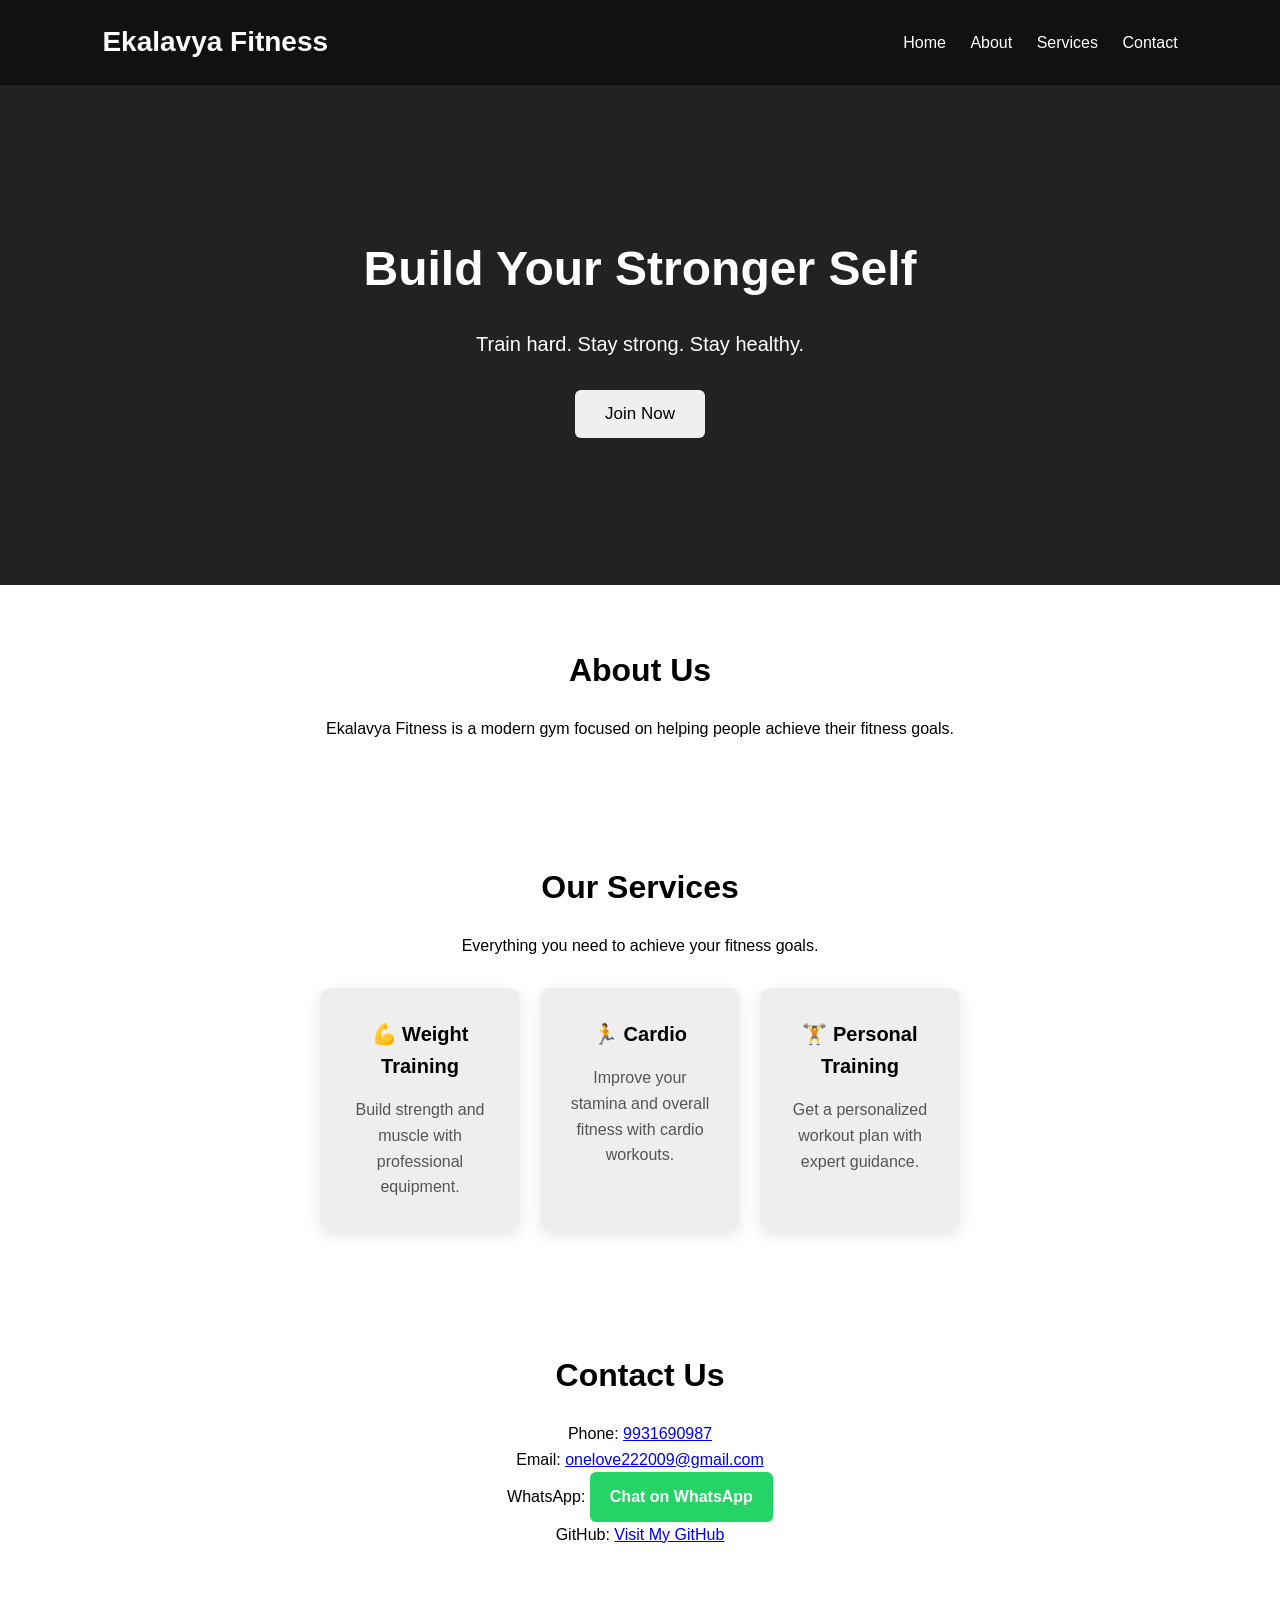
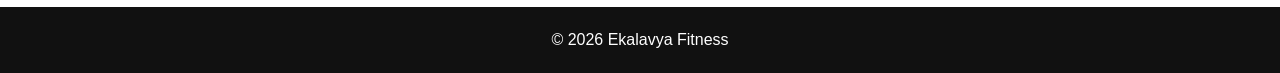
==== index.html @ 252b6598 "update" ====
<!DOCTYPE html>
<html lang="en">
<head>
    <meta charset="UTF-8">
    <meta name="viewport" content="width=device-width, initial-scale=1.0">
    <title>Ekalavya Fitness</title>
    <link rel="stylesheet" href="style.css">
</head>

<body>

    <header>
        <h1>Ekalavya Fitness</h1>

        <nav>
            <a href="#home">Home</a>
            <a href="#about">About</a>
            <a href="#services">Services</a>
            <a href="#contact">Contact</a>
        </nav>
    </header>

    <section id="home" class="hero">
        <h2>Build Your Stronger Self</h2>
        <p>Train hard. Stay strong. Stay healthy.</p>
        <button type="button" 
        onclick="showForm()">Join Now</button>
    </section>
    <section id="join-form" class="join-form">
    <h2>Join Ekalavya Fitness</h2>
    <p>Fill in your details and start your fitness journey.</p>

    <form
     action="https://formspree.io/f/xrpzlobo"
     method="POST">
      <input type="text" id="name" name="name" placeholder="Your Name" required>

        <input type="tel" id="phone" name="phone" placeholder="Phone Number" required>

        <input type="email" id="email" name="email" placeholder="Email Address" required>

        <select id="goal" name="goal" required>
            <option value="">Select Your Goal</option>
            <option>Build Muscle</option>
            <option>Lose Weight</option>
            <option>Improve Fitness</option>
            <option>Personal Training</option>
        </select>

        <button type="submit">Submit</button>
    </form>
</section>

    <section id="about">
        <h2>About Us</h2>
        <p>
            Ekalavya Fitness is a modern gym focused on helping
            people achieve their fitness goals.
        </p>
    </section>

    <section id="services">
    <h2>Our Services</h2>
    <p>Everything you need to achieve your fitness goals.</p>

    <div class="services">

        <div class="service-card">
            <h3>💪 Weight Training</h3>
            <p>Build strength and muscle with professional equipment.</p>
        </div>

        <div class="service-card">
            <h3>🏃 Cardio</h3>
            <p>Improve your stamina and overall fitness with cardio workouts.</p>
        </div>

        <div class="service-card">
            <h3>🏋️ Personal Training</h3>
            <p>Get a personalized workout plan with expert guidance.</p>
        </div>

    </div>
</section>
<section id="contact">
    <h2>Contact Us</h2>

    <p>
        Phone:
        <a href="tel:9931690987">9931690987</a>
    </p>

    <p>
        Email:
        <a href="mailto:onelove222009@gmail.com">
            onelove222009@gmail.com
        </a>
    </p>

    <p>
        WhatsApp:
        <a href="https://wa.me/919931690987" target="_blank">
            Chat on WhatsApp
        </a>
    </p>

    <p>
        GitHub:
        <a href="https://github.com/ekal9931690987-wq" target="_blank">
            Visit My GitHub
        </a>
    </p>
</section>


    </section>

    <footer>
        <p>© 2026 Ekalavya Fitness</p>
    </footer>

    <script src="script.jss"></script>

</body>
</html>
---- style.css ----
* {
    margin: 0;
    padding: 0;
    box-sizing: border-box;
}

body {
    font-family: Arial, sans-serif;
    line-height: 1.6;
}

header {
    background: #111;
    color: white;
    padding: 20px 8%;
    display: flex;
    justify-content: space-between;
    align-items: center;
}

header h1 {
    font-size: 28px;
}

nav a {
    color: white;
    text-decoration: none;
    margin-left: 20px;
}

.hero {
    background: #222;
    color: white;
    text-align: center;
    padding: 100px 20px;
}

.hero h2 {
    font-size: 45px;
    margin-bottom: 15px;
}

.hero p {
    font-size: 20px;
    margin-bottom: 25px;
}

button {
    padding: 12px 25px;
    border: none;
    border-radius: 5px;
    cursor: pointer;
    font-size: 16px;
}

section {
    padding: 60px 8%;
    text-align: center;
}

section h2 {
    margin-bottom: 20px;
    font-size: 32px;
}

.services {
    display: flex;
    justify-content: center;
    gap: 20px;
    flex-wrap: wrap;
}

.services div {
    background: #eee;
    padding: 30px;
    width: 200px;
    border-radius: 10px;
}

footer {
    background: #111;
    color: white;
    text-align: center;
    padding: 20px;
}
.service-card {
    background: white;
    padding: 30px;
    width: 280px;
    border-radius: 12px;
    box-shadow: 0 5px 15px rgba(0, 0, 0, 0.15);
    transition: 0.3s;
}

.service-card:hover {
    transform: translateY(-8px);
}

.service-card h3 {
    margin-bottom: 15px;
    font-size: 20px;
}

.service-card p {
    color: #555;
}

#services > p {
    margin-bottom: 30px;
}
.join-form {
    background: #f5f5f5;
    display: none;
}

.join-form form {
    max-width: 500px;
    margin: 30px auto 0;
    display: flex;
    flex-direction: column;
    gap: 15px;
}

.join-form input,
.join-form select {
    padding: 14px;
    border: 1px solid #ccc;
    border-radius: 6px;
    font-size: 16px;
}

.join-form button {
    background: #111;
    color: white;
}

.join-form button:hover {
    background: #333;
}
/* WhatsApp Button */
#contact a[href*="wa.me"] {
    display: inline-block;
    background: #25D366;
    color: white;
    padding: 12px 20px;
    border-radius: 6px;
    text-decoration: none;
    font-weight: bold;
}

#contact a[href*="wa.me"]:hover {
    background: #128C7E;
}
@media (max-width: 768px) {

    header {
        flex-direction: column;
        gap: 15px;
        text-align: center;
    }

    nav a {
        margin: 0 8px;
        font-size: 14px;
    }

    .hero {
        padding: 70px 20px;
    }

    .hero h2 {
        font-size: 32px;
    }

    .hero p {
        font-size: 17px;
    }

    .services {
        flex-direction: column;
        align-items: center;
    }

    .service-card {
        width: 90%;
        max-width: 350px;
    }

    section {
        padding: 45px 20px;
    }
}
html {
    scroll-behavior: smooth;
}
.service-card {
    background: white;
    padding: 25px;
    border-radius: 12px;
    box-shadow: 0 5px 15px rgba(0, 0, 0, 0.1);
    transition: transform 0.3s ease, box-shadow 0.3s ease;
}

.service-card:hover {
    transform: translateY(-8px);
    box-shadow: 0 10px 25px rgba(0, 0, 0, 0.18);
}

.service-card h3 {
    margin-bottom: 15px;
}

.service-card p {
    line-height: 1.6;
}
.hero {
    min-height: 500px;
    display: flex;
    flex-direction: column;
    justify-content: center;
    align-items: center;
    text-align: center;
    padding: 60px 20px;
}

.hero h2 {
    font-size: 48px;
    margin-bottom: 20px;
}

.hero p {
    font-size: 20px;
    margin-bottom: 30px;
}

.hero button {
    padding: 14px 30px;
    font-size: 17px;
    border: none;
    border-radius: 6px;
    cursor: pointer;
    transition: transform 0.2s ease;
}

.hero button:hover {
    transform: scale(1.05);
}
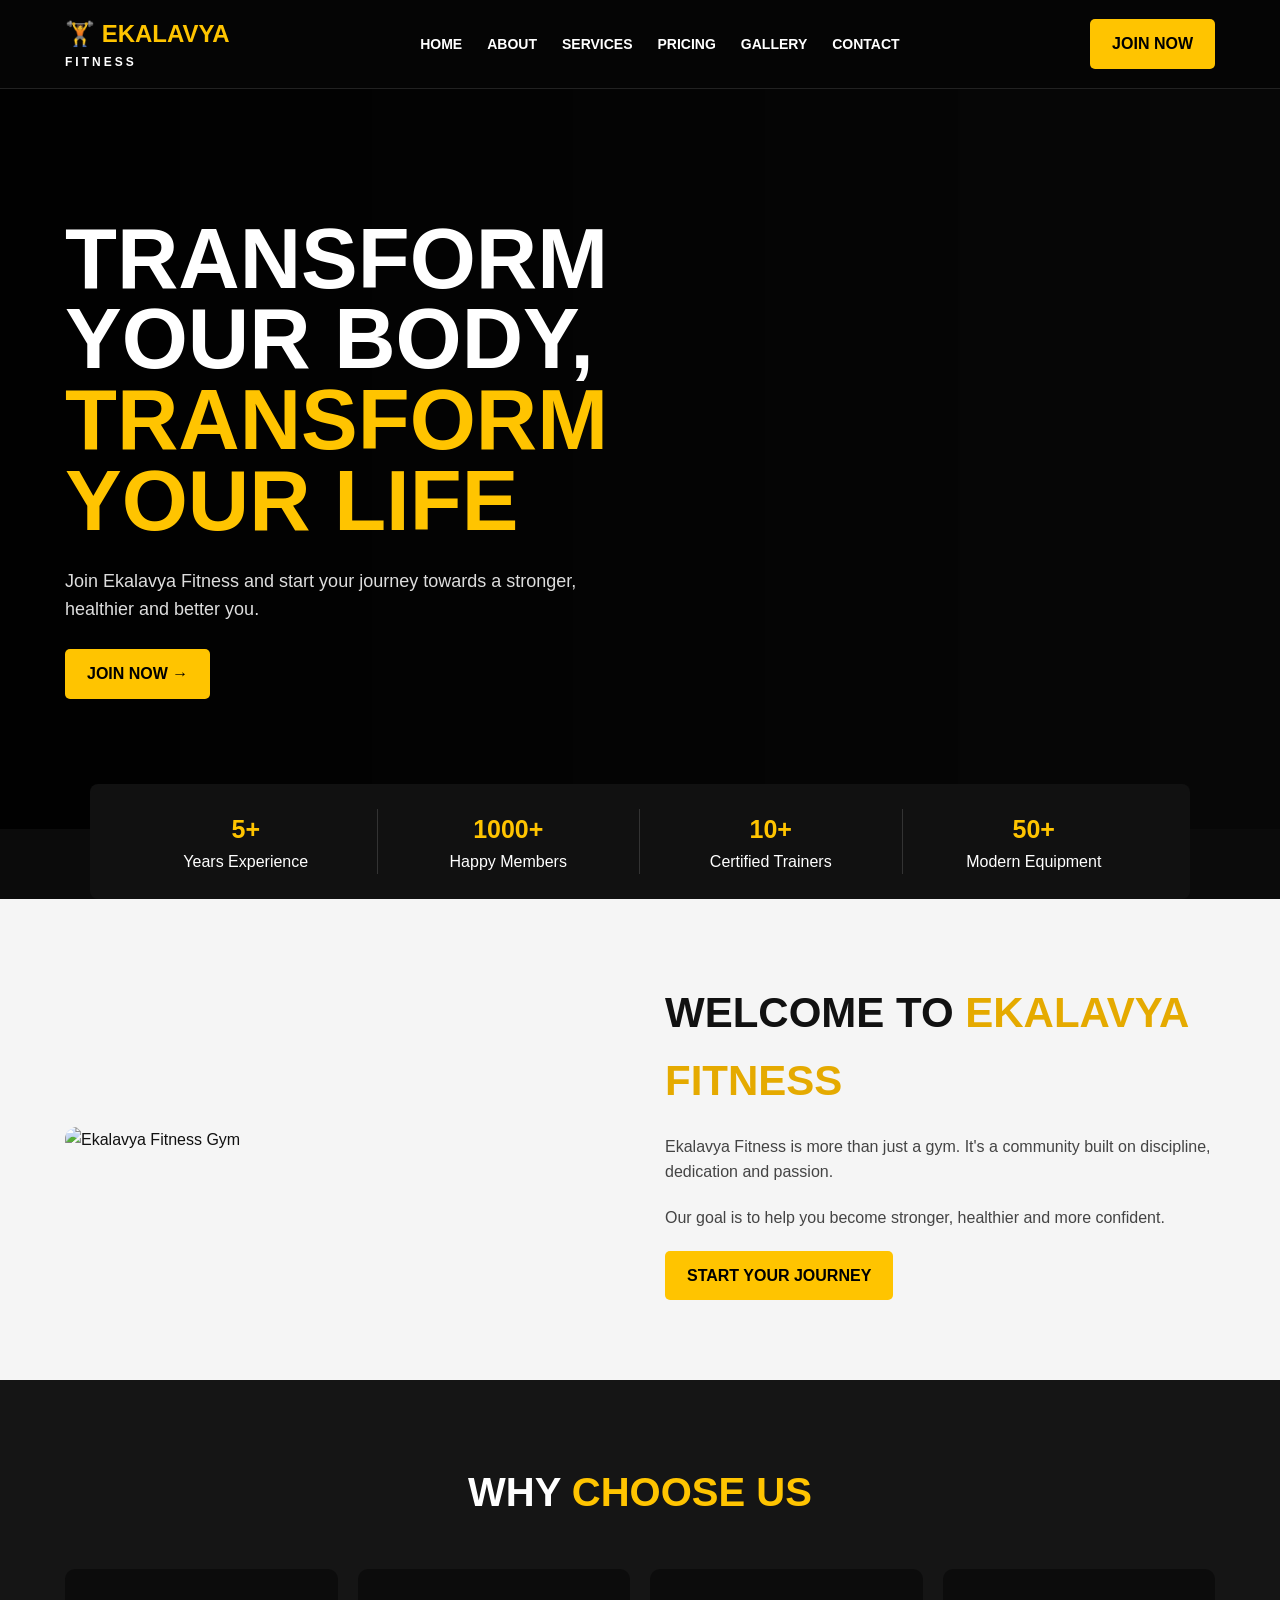
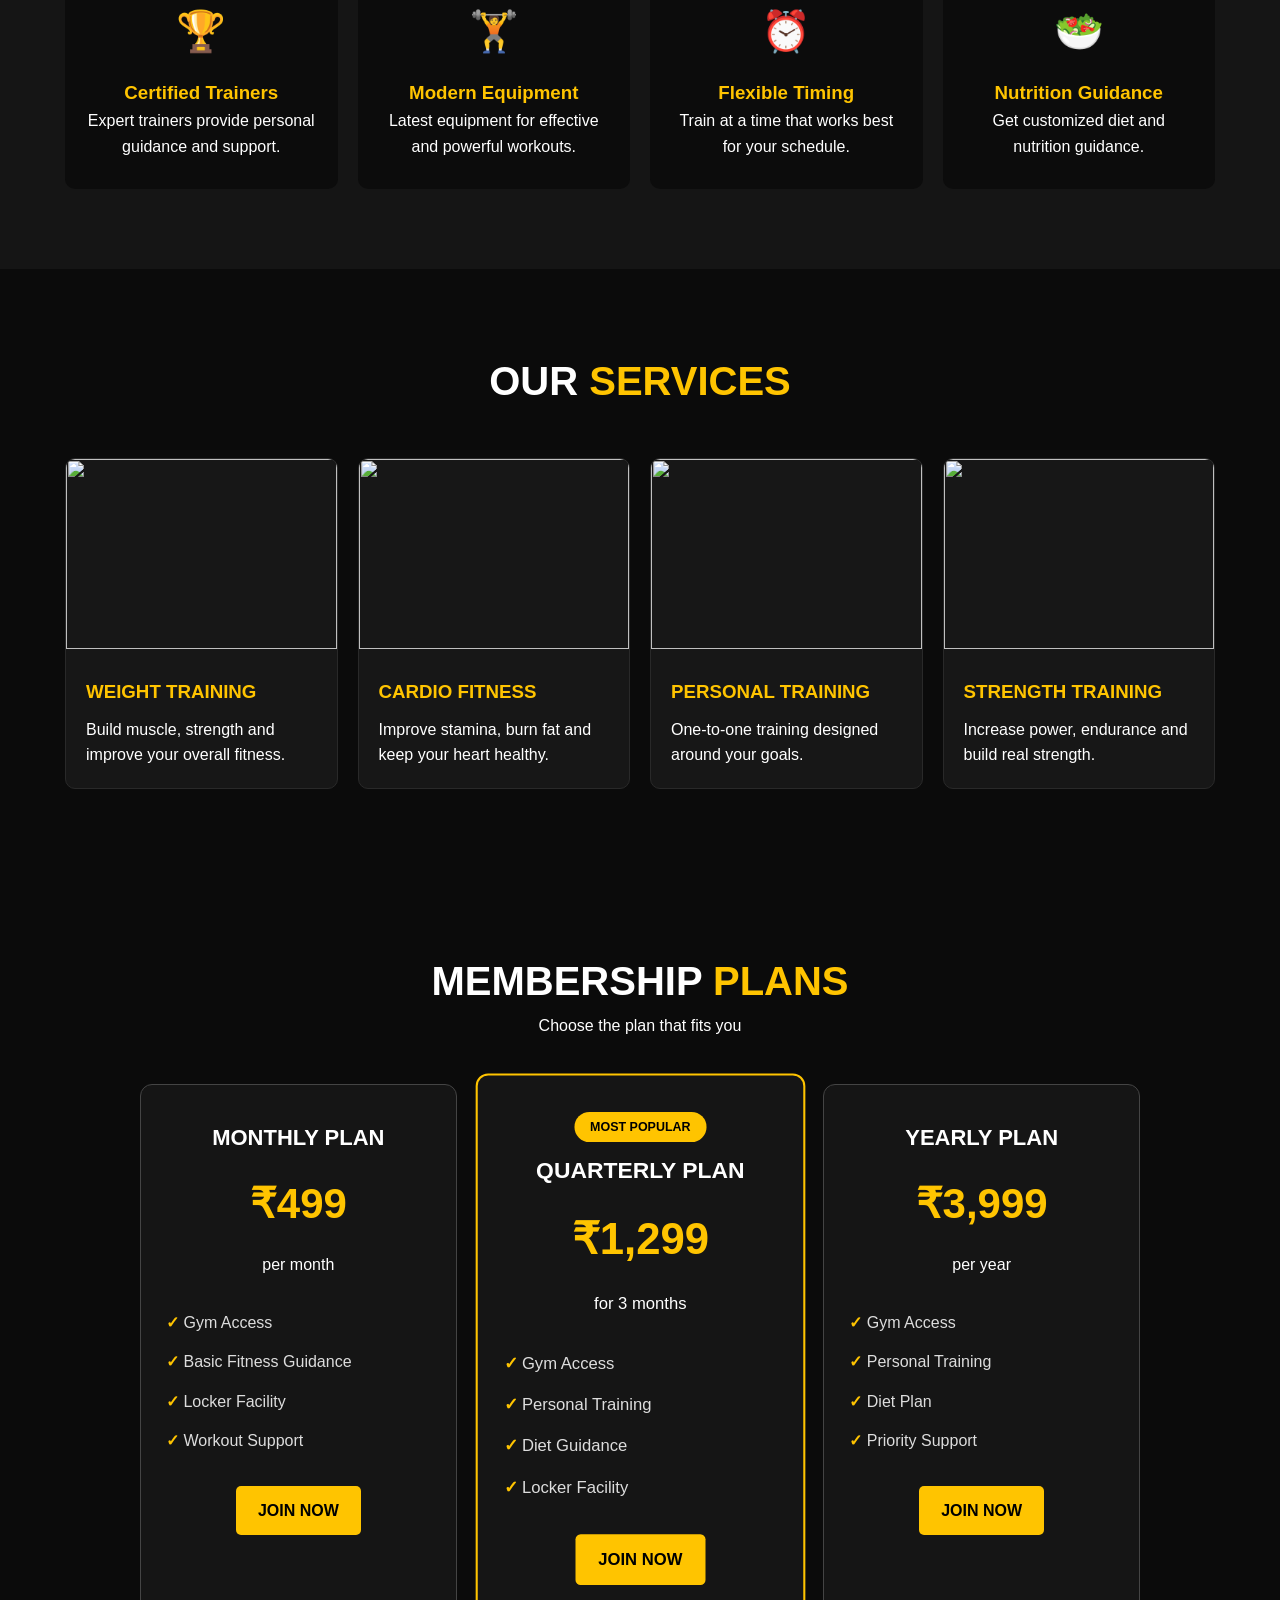
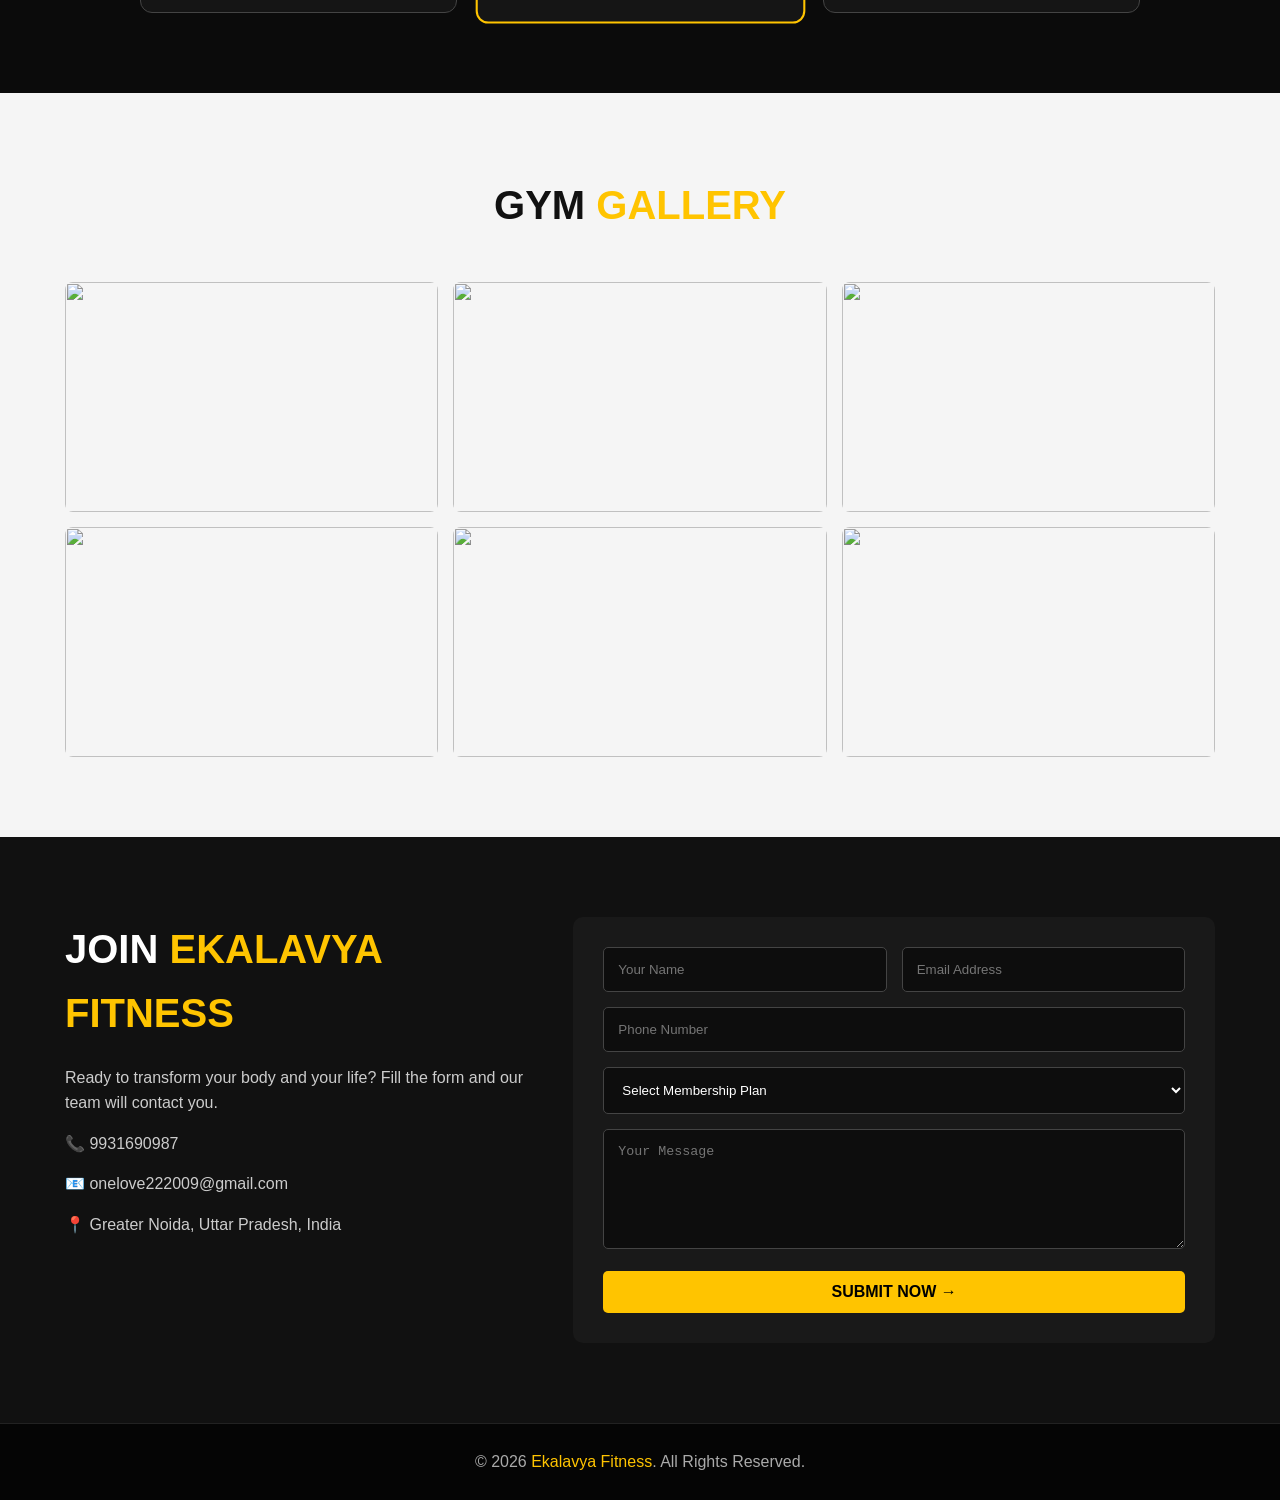
==== commit ea564af1: "proffestional ekalavya fitness gym" ====
--- a/index.html
+++ b/index.html
@@ -1,125 +1,919 @@
 <!DOCTYPE html>
 <html lang="en">
 <head>
-    <meta charset="UTF-8">
-    <meta name="viewport" content="width=device-width, initial-scale=1.0">
-    <title>Ekalavya Fitness</title>
-    <link rel="stylesheet" href="style.css">
+  <meta charset="UTF-8">
+  <meta name="viewport" content="width=device-width, initial-scale=1.0">
+
+  <title>Ekalavya Fitness | Transform Your Body</title>
+
+  <style>
+    * {
+      margin: 0;
+      padding: 0;
+      box-sizing: border-box;
+      scroll-behavior: smooth;
+    }
+
+    body {
+      font-family: Arial, sans-serif;
+      background: #0b0b0b;
+      color: white;
+      line-height: 1.6;
+    }
+
+    /* NAVBAR */
+    header {
+      position: sticky;
+      top: 0;
+      z-index: 1000;
+      background: #050505;
+      border-bottom: 1px solid #222;
+    }
+
+    nav {
+      max-width: 1200px;
+      margin: auto;
+      padding: 15px 25px;
+      display: flex;
+      align-items: center;
+      justify-content: space-between;
+    }
+
+    .logo {
+      font-size: 24px;
+      font-weight: 900;
+      color: #ffc400;
+    }
+
+    .logo span {
+      display: block;
+      color: white;
+      font-size: 12px;
+      letter-spacing: 3px;
+    }
+
+    nav ul {
+      display: flex;
+      list-style: none;
+      gap: 25px;
+    }
+
+    nav ul a {
+      color: white;
+      text-decoration: none;
+      font-weight: bold;
+      font-size: 14px;
+    }
+
+    nav ul a:hover {
+      color: #ffc400;
+    }
+
+    .nav-btn,
+    .btn {
+      background: #ffc400;
+      color: #000;
+      padding: 12px 22px;
+      border: none;
+      border-radius: 5px;
+      font-weight: bold;
+      text-decoration: none;
+      cursor: pointer;
+      display: inline-block;
+    }
+
+    .nav-btn:hover,
+    .btn:hover {
+      background: white;
+      transform: translateY(-2px);
+    }
+
+    /* HERO */
+    .hero {
+      min-height: 650px;
+      display: flex;
+      align-items: center;
+      background:
+        linear-gradient(90deg, rgba(0,0,0,.95), rgba(0,0,0,.35)),
+        url("https://images.unsplash.com/photo-1581009146145-b5ef050c2e1e?auto=format&fit=crop&w=1600&q=80");
+      background-size: cover;
+      background-position: center;
+    }
+
+    .hero-content {
+      max-width: 1200px;
+      width: 100%;
+      margin: auto;
+      padding: 50px 25px;
+    }
+
+    .hero h1 {
+      max-width: 650px;
+      font-size: clamp(45px, 7vw, 85px);
+      line-height: .95;
+      text-transform: uppercase;
+      font-weight: 900;
+    }
+
+    .hero h1 span {
+      color: #ffc400;
+    }
+
+    .hero p {
+      max-width: 520px;
+      margin: 25px 0;
+      font-size: 18px;
+      color: #ddd;
+    }
+
+    /* STATS */
+    .stats {
+      background: #111;
+      display: grid;
+      grid-template-columns: repeat(4, 1fr);
+      max-width: 1100px;
+      margin: -45px auto 0;
+      position: relative;
+      border-radius: 8px;
+      padding: 25px;
+    }
+
+    .stat {
+      text-align: center;
+      border-right: 1px solid #333;
+    }
+
+    .stat:last-child {
+      border: none;
+    }
+
+    .stat h3 {
+      color: #ffc400;
+      font-size: 25px;
+    }
+
+    /* GENERAL */
+    section {
+      padding: 80px 25px;
+    }
+
+    .container {
+      max-width: 1150px;
+      margin: auto;
+    }
+
+    .section-title {
+      text-align: center;
+      margin-bottom: 45px;
+    }
+
+    .section-title h2 {
+      font-size: 40px;
+      text-transform: uppercase;
+    }
+
+    .section-title span {
+      color: #ffc400;
+    }
+
+    /* ABOUT */
+    .about {
+      background: #f5f5f5;
+      color: #111;
+    }
+
+    .about-grid {
+      display: grid;
+      grid-template-columns: 1fr 1fr;
+      gap: 50px;
+      align-items: center;
+    }
+
+    .about img {
+      width: 100%;
+      border-radius: 12px;
+    }
+
+    .about h2 {
+      font-size: 42px;
+      margin-bottom: 20px;
+    }
+
+    .about h2 span {
+      color: #e5aa00;
+    }
+
+    .about p {
+      color: #444;
+      margin-bottom: 20px;
+    }
+
+    /* SERVICES */
+    .services {
+      background: #0b0b0b;
+    }
+
+    .service-grid {
+      display: grid;
+      grid-template-columns: repeat(4, 1fr);
+      gap: 20px;
+    }
+
+    .service {
+      background: #171717;
+      border: 1px solid #292929;
+      border-radius: 10px;
+      overflow: hidden;
+      transition: .3s;
+    }
+
+    .service:hover {
+      transform: translateY(-8px);
+      border-color: #ffc400;
+    }
+
+    .service img {
+      width: 100%;
+      height: 190px;
+      object-fit: cover;
+    }
+
+    .service-content {
+      padding: 20px;
+    }
+
+    .service h3 {
+      color: #ffc400;
+      margin-bottom: 10px;
+    }
+
+    /* WHY US */
+    .why {
+      background: #151515;
+    }
+
+    .why-grid {
+      display: grid;
+      grid-template-columns: repeat(4, 1fr);
+      gap: 20px;
+    }
+
+    .why-card {
+      padding: 30px 20px;
+      background: #0c0c0c;
+      border-radius: 10px;
+      text-align: center;
+    }
+
+    .why-card .icon {
+      font-size: 40px;
+      margin-bottom: 15px;
+    }
+
+    .why-card h3 {
+      color: #ffc400;
+    }
+
+    /* PRICING */
+    .pricing {
+      background: #0b0b0b;
+    }
+
+    .price-grid {
+      display: grid;
+      grid-template-columns: repeat(3, 1fr);
+      gap: 25px;
+      max-width: 1000px;
+      margin: auto;
+    }
+
+    .price-card {
+      background: #151515;
+      border: 1px solid #444;
+      padding: 35px 25px;
+      border-radius: 12px;
+      text-align: center;
+      transition: .3s;
+    }
+
+    .price-card.popular {
+      border: 2px solid #ffc400;
+      transform: scale(1.04);
+    }
+
+    .popular-label {
+      background: #ffc400;
+      color: #000;
+      display: inline-block;
+      padding: 5px 15px;
+      border-radius: 20px;
+      font-size: 12px;
+      font-weight: bold;
+      margin-bottom: 10px;
+    }
+
+    .price-card h3 {
+      font-size: 22px;
+    }
+
+    .price {
+      color: #ffc400;
+      font-size: 42px;
+      font-weight: 900;
+      margin: 15px 0;
+    }
+
+    .price-card ul {
+      list-style: none;
+      text-align: left;
+      margin: 25px 0;
+    }
+
+    .price-card li {
+      padding: 7px 0;
+      color: #ddd;
+    }
+
+    .price-card li::before {
+      content: "✓ ";
+      color: #ffc400;
+      font-weight: bold;
+    }
+
+    /* GALLERY */
+    .gallery {
+      background: #f5f5f5;
+      color: #111;
+    }
+
+    .gallery-grid {
+      display: grid;
+      grid-template-columns: repeat(3, 1fr);
+      gap: 15px;
+    }
+
+    .gallery img {
+      width: 100%;
+      height: 230px;
+      object-fit: cover;
+      border-radius: 8px;
+      transition: .3s;
+    }
+
+    .gallery img:hover {
+      transform: scale(1.03);
+    }
+
+    /* CONTACT */
+    .contact {
+      background: #111;
+    }
+
+    .contact-grid {
+      display: grid;
+      grid-template-columns: 1fr 1.4fr;
+      gap: 50px;
+    }
+
+    .contact-info h2 {
+      font-size: 40px;
+      margin-bottom: 20px;
+    }
+
+    .contact-info span {
+      color: #ffc400;
+    }
+
+    .contact-info p {
+      margin: 15px 0;
+      color: #ccc;
+    }
+
+    form {
+      background: #191919;
+      padding: 30px;
+      border-radius: 10px;
+    }
+
+    .form-row {
+      display: grid;
+      grid-template-columns: 1fr 1fr;
+      gap: 15px;
+    }
+
+    input,
+    select,
+    textarea {
+      width: 100%;
+      padding: 14px;
+      margin-bottom: 15px;
+      background: #0d0d0d;
+      color: white;
+      border: 1px solid #444;
+      border-radius: 5px;
+      outline: none;
+    }
+
+    input:focus,
+    select:focus,
+    textarea:focus {
+      border-color: #ffc400;
+    }
+
+    textarea {
+      min-height: 120px;
+      resize: vertical;
+    }
+
+    form .btn {
+      width: 100%;
+      font-size: 16px;
+    }
+
+    /* FOOTER */
+    footer {
+      background: #050505;
+      text-align: center;
+      padding: 25px;
+      color: #aaa;
+      border-top: 1px solid #222;
+    }
+
+    footer span {
+      color: #ffc400;
+    }
+
+    /* MOBILE */
+    @media (max-width: 900px) {
+
+      nav ul {
+        display: none;
+      }
+
+      .stats,
+      .service-grid,
+      .why-grid {
+        grid-template-columns: repeat(2, 1fr);
+      }
+
+      .about-grid,
+      .contact-grid {
+        grid-template-columns: 1fr;
+      }
+
+      .price-grid {
+        grid-template-columns: 1fr;
+      }
+
+      .price-card.popular {
+        transform: none;
+      }
+    }
+
+    @media (max-width: 600px) {
+
+      .nav-btn {
+        display: none;
+      }
+
+      .hero {
+        min-height: 600px;
+      }
+
+      .stats,
+      .service-grid,
+      .why-grid,
+      .gallery-grid {
+        grid-template-columns: 1fr;
+      }
+
+      .stat {
+        border-right: none;
+        border-bottom: 1px solid #333;
+        padding: 15px;
+      }
+
+      .form-row {
+        grid-template-columns: 1fr;
+      }
+
+      .hero h1 {
+        font-size: 48px;
+      }
+
+      section {
+        padding: 55px 18px;
+      }
+    }
+  </style>
 </head>
 
 <body>
 
-    <header>
-        <h1>Ekalavya Fitness</h1>
-
-        <nav>
-            <a href="#home">Home</a>
-            <a href="#about">About</a>
-            <a href="#services">Services</a>
-            <a href="#contact">Contact</a>
-        </nav>
-    </header>
-
-    <section id="home" class="hero">
-        <h2>Build Your Stronger Self</h2>
-        <p>Train hard. Stay strong. Stay healthy.</p>
-        <button type="button" 
-        onclick="showForm()">Join Now</button>
-    </section>
-    <section id="join-form" class="join-form">
-    <h2>Join Ekalavya Fitness</h2>
-    <p>Fill in your details and start your fitness journey.</p>
-
-    <form
-     action="https://formspree.io/f/xrpzlobo"
-     method="POST">
-      <input type="text" id="name" name="name" placeholder="Your Name" required>
-
-        <input type="tel" id="phone" name="phone" placeholder="Phone Number" required>
-
-        <input type="email" id="email" name="email" placeholder="Email Address" required>
-
-        <select id="goal" name="goal" required>
-            <option value="">Select Your Goal</option>
-            <option>Build Muscle</option>
-            <option>Lose Weight</option>
-            <option>Improve Fitness</option>
-            <option>Personal Training</option>
+  <!-- NAVBAR -->
+  <header>
+    <nav>
+      <div class="logo">
+        🏋️ EKALAVYA
+        <span>FITNESS</span>
+      </div>
+
+      <ul>
+        <li><a href="#home">HOME</a></li>
+        <li><a href="#about">ABOUT</a></li>
+        <li><a href="#services">SERVICES</a></li>
+        <li><a href="#pricing">PRICING</a></li>
+        <li><a href="#gallery">GALLERY</a></li>
+        <li><a href="#contact">CONTACT</a></li>
+      </ul>
+
+      <a href="#contact" class="nav-btn">JOIN NOW</a>
+    </nav>
+  </header>
+
+
+  <!-- HERO -->
+  <section class="hero" id="home">
+    <div class="hero-content">
+
+      <h1>
+        TRANSFORM<br>
+        YOUR BODY,<br>
+        <span>TRANSFORM<br>YOUR LIFE</span>
+      </h1>
+
+      <p>
+        Join Ekalavya Fitness and start your journey
+        towards a stronger, healthier and better you.
+      </p>
+
+      <a href="#pricing" class="btn">JOIN NOW →</a>
+
+    </div>
+  </section>
+
+
+  <!-- STATS -->
+  <div class="stats">
+
+    <div class="stat">
+      <h3>5+</h3>
+      <p>Years Experience</p>
+    </div>
+
+    <div class="stat">
+      <h3>1000+</h3>
+      <p>Happy Members</p>
+    </div>
+
+    <div class="stat">
+      <h3>10+</h3>
+      <p>Certified Trainers</p>
+    </div>
+
+    <div class="stat">
+      <h3>50+</h3>
+      <p>Modern Equipment</p>
+    </div>
+
+  </div>
+
+
+  <!-- ABOUT -->
+  <section class="about" id="about">
+
+    <div class="container about-grid">
+
+      <img
+        src="https://images.unsplash.com/photo-1534438327276-14e5300c3a48?auto=format&fit=crop&w=1000&q=80"
+        alt="Ekalavya Fitness Gym">
+
+      <div>
+        <h2>
+          WELCOME TO <span>EKALAVYA FITNESS</span>
+        </h2>
+
+        <p>
+          Ekalavya Fitness is more than just a gym.
+          It's a community built on discipline, dedication
+          and passion.
+        </p>
+
+        <p>
+          Our goal is to help you become stronger,
+          healthier and more confident.
+        </p>
+
+        <a href="#contact" class="btn">START YOUR JOURNEY</a>
+      </div>
+
+    </div>
+
+  </section>
+
+
+  <!-- WHY CHOOSE US -->
+  <section class="why">
+
+    <div class="container">
+
+      <div class="section-title">
+        <h2>WHY <span>CHOOSE US</span></h2>
+      </div>
+
+      <div class="why-grid">
+
+        <div class="why-card">
+          <div class="icon">🏆</div>
+          <h3>Certified Trainers</h3>
+          <p>Expert trainers provide personal guidance and support.</p>
+        </div>
+
+        <div class="why-card">
+          <div class="icon">🏋️</div>
+          <h3>Modern Equipment</h3>
+          <p>Latest equipment for effective and powerful workouts.</p>
+        </div>
+
+        <div class="why-card">
+          <div class="icon">⏰</div>
+          <h3>Flexible Timing</h3>
+          <p>Train at a time that works best for your schedule.</p>
+        </div>
+
+        <div class="why-card">
+          <div class="icon">🥗</div>
+          <h3>Nutrition Guidance</h3>
+          <p>Get customized diet and nutrition guidance.</p>
+        </div>
+
+      </div>
+
+    </div>
+
+  </section>
+
+
+  <!-- SERVICES -->
+  <section class="services" id="services">
+
+    <div class="container">
+
+      <div class="section-title">
+        <h2>OUR <span>SERVICES</span></h2>
+      </div>
+
+      <div class="service-grid">
+
+        <div class="service">
+          <img src="https://images.unsplash.com/photo-1583454110551-21f2fa2afe61?auto=format&fit=crop&w=800&q=80">
+          <div class="service-content">
+            <h3>WEIGHT TRAINING</h3>
+            <p>Build muscle, strength and improve your overall fitness.</p>
+          </div>
+        </div>
+
+        <div class="service">
+          <img src="https://images.unsplash.com/photo-1538805060514-97d9cc17730c?auto=format&fit=crop&w=800&q=80">
+          <div class="service-content">
+            <h3>CARDIO FITNESS</h3>
+            <p>Improve stamina, burn fat and keep your heart healthy.</p>
+          </div>
+        </div>
+
+        <div class="service">
+          <img src="https://images.unsplash.com/photo-1571019613454-1cb2f99b2d8b?auto=format&fit=crop&w=800&q=80">
+          <div class="service-content">
+            <h3>PERSONAL TRAINING</h3>
+            <p>One-to-one training designed around your goals.</p>
+          </div>
+        </div>
+
+        <div class="service">
+          <img src="https://images.unsplash.com/photo-1581009146145-b5ef050c2e1e?auto=format&fit=crop&w=800&q=80">
+          <div class="service-content">
+            <h3>STRENGTH TRAINING</h3>
+            <p>Increase power, endurance and build real strength.</p>
+          </div>
+        </div>
+
+      </div>
+
+    </div>
+
+  </section>
+
+
+  <!-- PRICING -->
+  <section class="pricing" id="pricing">
+
+    <div class="container">
+
+      <div class="section-title">
+        <h2>MEMBERSHIP <span>PLANS</span></h2>
+        <p>Choose the plan that fits you</p>
+      </div>
+
+      <div class="price-grid">
+
+        <!-- MONTHLY -->
+        <div class="price-card">
+
+          <h3>MONTHLY PLAN</h3>
+
+          <div class="price">₹499</div>
+
+          <p>per month</p>
+
+          <ul>
+            <li>Gym Access</li>
+            <li>Basic Fitness Guidance</li>
+            <li>Locker Facility</li>
+            <li>Workout Support</li>
+          </ul>
+
+          <a href="#contact" class="btn">JOIN NOW</a>
+
+        </div>
+
+
+        <!-- QUARTERLY -->
+        <div class="price-card popular">
+
+          <div class="popular-label">MOST POPULAR</div>
+
+          <h3>QUARTERLY PLAN</h3>
+
+          <div class="price">₹1,299</div>
+
+          <p>for 3 months</p>
+
+          <ul>
+            <li>Gym Access</li>
+            <li>Personal Training</li>
+            <li>Diet Guidance</li>
+            <li>Locker Facility</li>
+          </ul>
+
+          <a href="#contact" class="btn">JOIN NOW</a>
+
+        </div>
+
+
+        <!-- YEARLY -->
+        <div class="price-card">
+
+          <h3>YEARLY PLAN</h3>
+
+          <div class="price">₹3,999</div>
+
+          <p>per year</p>
+
+          <ul>
+            <li>Gym Access</li>
+            <li>Personal Training</li>
+            <li>Diet Plan</li>
+            <li>Priority Support</li>
+          </ul>
+
+          <a href="#contact" class="btn">JOIN NOW</a>
+
+        </div>
+
+      </div>
+
+    </div>
+
+  </section>
+
+
+  <!-- GALLERY -->
+  <section class="gallery" id="gallery">
+
+    <div class="container">
+
+      <div class="section-title">
+        <h2>GYM <span>GALLERY</span></h2>
+      </div>
+
+      <div class="gallery-grid">
+
+        <img src="https://images.unsplash.com/photo-1534438327276-14e5300c3a48?auto=format&fit=crop&w=800&q=80">
+
+        <img src="https://images.unsplash.com/photo-1576678927484-cc907957088c?auto=format&fit=crop&w=800&q=80">
+
+        <img src="https://images.unsplash.com/photo-1583454110551-21f2fa2afe61?auto=format&fit=crop&w=800&q=80">
+
+        <img src="https://images.unsplash.com/photo-1540497077202-7c8a3999166f?auto=format&fit=crop&w=800&q=80">
+
+        <img src="https://images.unsplash.com/photo-1581009146145-b5ef050c2e1e?auto=format&fit=crop&w=800&q=80">
+
+        <img src="https://images.unsplash.com/photo-1579758629938-03607ccdbaba?auto=format&fit=crop&w=800&q=80">
+
+      </div>
+
+    </div>
+
+  </section>
+
+
+  <!-- CONTACT -->
+  <section class="contact" id="contact">
+
+    <div class="container contact-grid">
+
+      <div class="contact-info">
+
+        <h2>
+          JOIN <span>EKALAVYA FITNESS</span>
+        </h2>
+
+        <p>
+          Ready to transform your body and your life?
+          Fill the form and our team will contact you.
+        </p>
+
+        <p>📞 9931690987</p>
+        <p>📧 onelove222009@gmail.com</p>
+        <p>📍 Greater Noida, Uttar Pradesh, India</p>
+
+      </div>
+
+
+      <!-- FORMSPREE FORM -->
+      <form
+        action="https://formspree.io/f/xrpzlobo"
+        method="POST"
+      >
+
+        <div class="form-row">
+
+          <input
+            type="text"
+            name="name"
+            placeholder="Your Name"
+            required
+          >
+
+          <input
+            type="email"
+            name="email"
+            placeholder="Email Address"
+            required
+          >
+
+        </div>
+
+        <input
+          type="tel"
+          name="phone"
+          placeholder="Phone Number"
+          required
+        >
+
+        <select name="plan" required>
+
+          <option value="">Select Membership Plan</option>
+
+          <option value="Monthly - ₹499">
+            Monthly - ₹499
+          </option>
+
+          <option value="Quarterly - ₹1299">
+            Quarterly - ₹1,299
+          </option>
+
+          <option value="Yearly - ₹3999">
+            Yearly - ₹3,999
+          </option>
+
         </select>
 
-        <button type="submit">Submit</button>
-    </form>
-</section>
-
-    <section id="about">
-        <h2>About Us</h2>
-        <p>
-            Ekalavya Fitness is a modern gym focused on helping
-            people achieve their fitness goals.
-        </p>
-    </section>
-
-    <section id="services">
-    <h2>Our Services</h2>
-    <p>Everything you need to achieve your fitness goals.</p>
-
-    <div class="services">
-
-        <div class="service-card">
-            <h3>💪 Weight Training</h3>
-            <p>Build strength and muscle with professional equipment.</p>
-        </div>
-
-        <div class="service-card">
-            <h3>🏃 Cardio</h3>
-            <p>Improve your stamina and overall fitness with cardio workouts.</p>
-        </div>
-
-        <div class="service-card">
-            <h3>🏋️ Personal Training</h3>
-            <p>Get a personalized workout plan with expert guidance.</p>
-        </div>
-
-    </div>
-</section>
-<section id="contact">
-    <h2>Contact Us</h2>
+        <textarea
+          name="message"
+          placeholder="Your Message"
+        ></textarea>
+
+        <button type="submit" class="btn">
+          SUBMIT NOW →
+        </button>
+
+      </form>
+
+    </div>
+
+  </section>
+
+
+  <!-- FOOTER -->
+  <footer>
 
     <p>
-        Phone:
-        <a href="tel:9931690987">9931690987</a>
+      © 2026 <span>Ekalavya Fitness</span>.
+      All Rights Reserved.
     </p>
 
-    <p>
-        Email:
-        <a href="mailto:onelove222009@gmail.com">
-            onelove222009@gmail.com
-        </a>
-    </p>
-
-    <p>
-        WhatsApp:
-        <a href="https://wa.me/919931690987" target="_blank">
-            Chat on WhatsApp
-        </a>
-    </p>
-
-    <p>
-        GitHub:
-        <a href="https://github.com/ekal9931690987-wq" target="_blank">
-            Visit My GitHub
-        </a>
-    </p>
-</section>
-
-
-    </section>
-
-    <footer>
-        <p>© 2026 Ekalavya Fitness</p>
-    </footer>
-
-    <script src="script.jss"></script>
+  </footer>
 
 </body>
 </html>
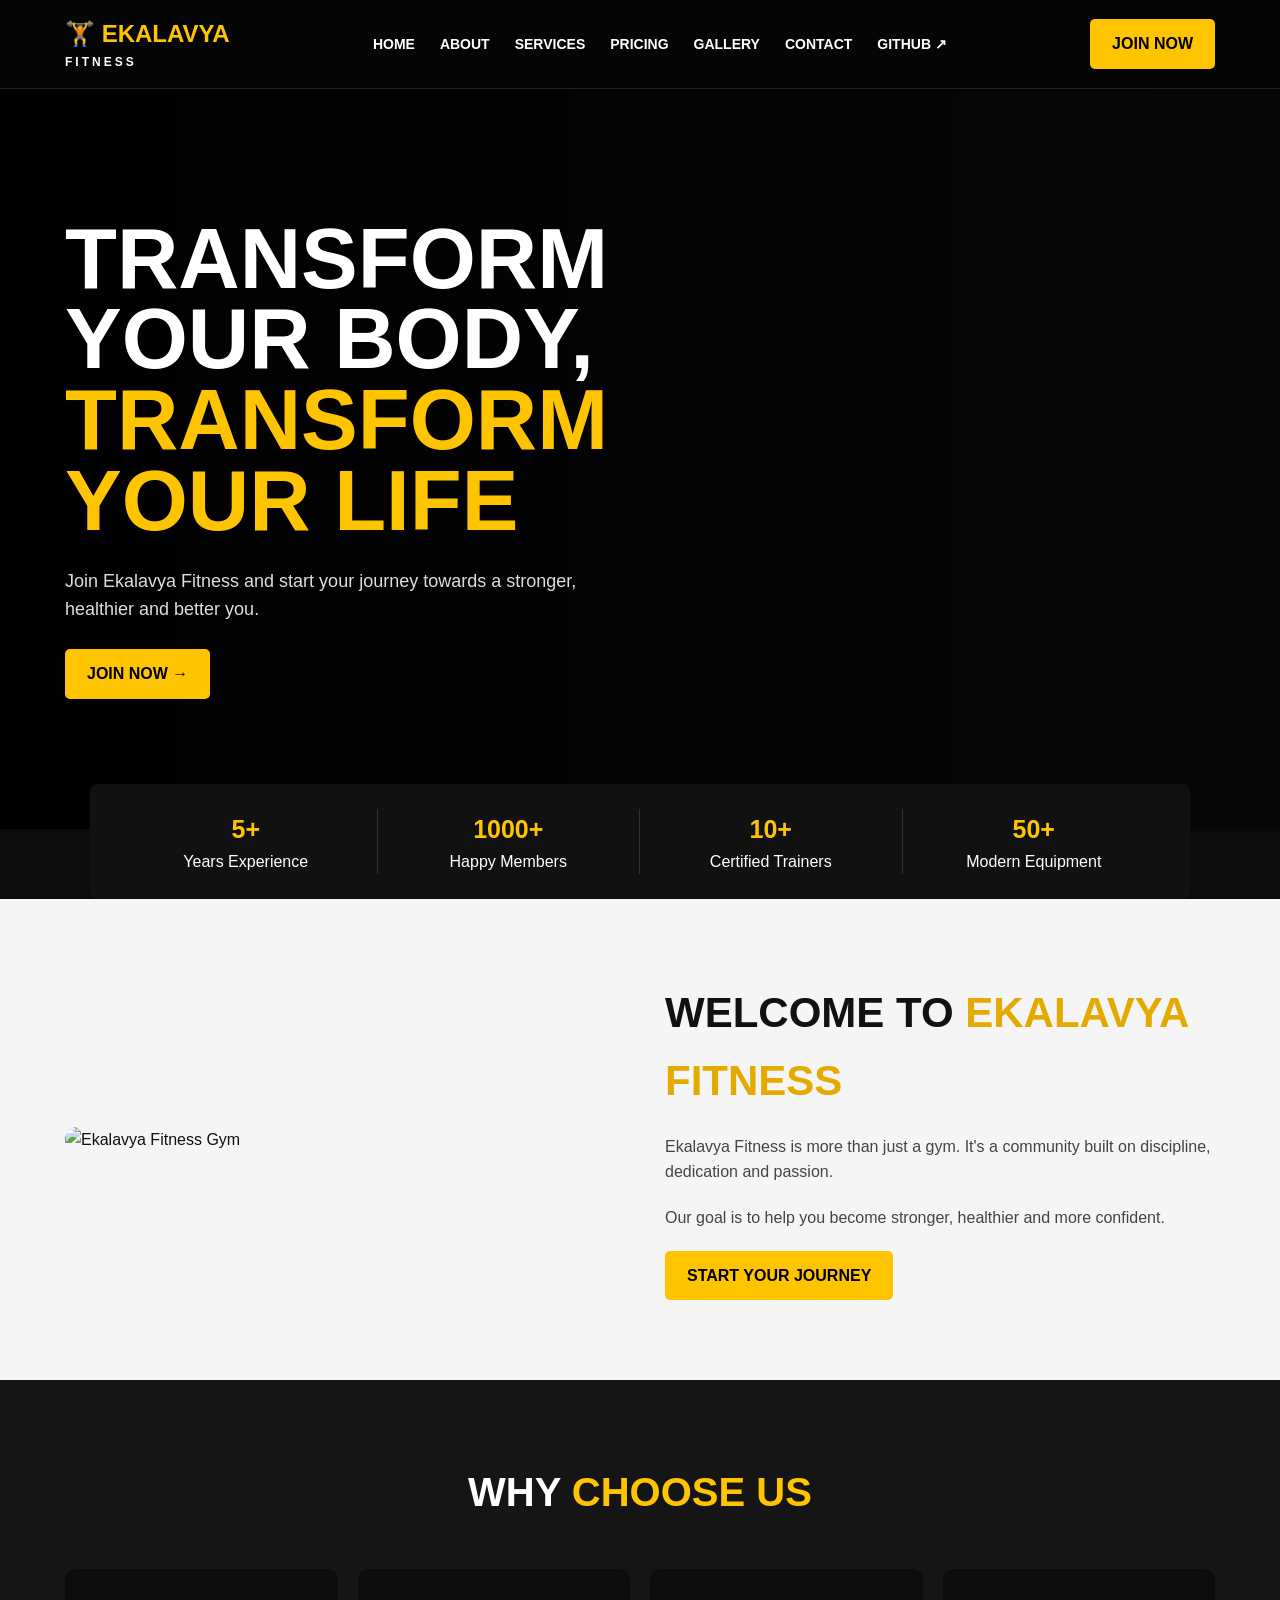
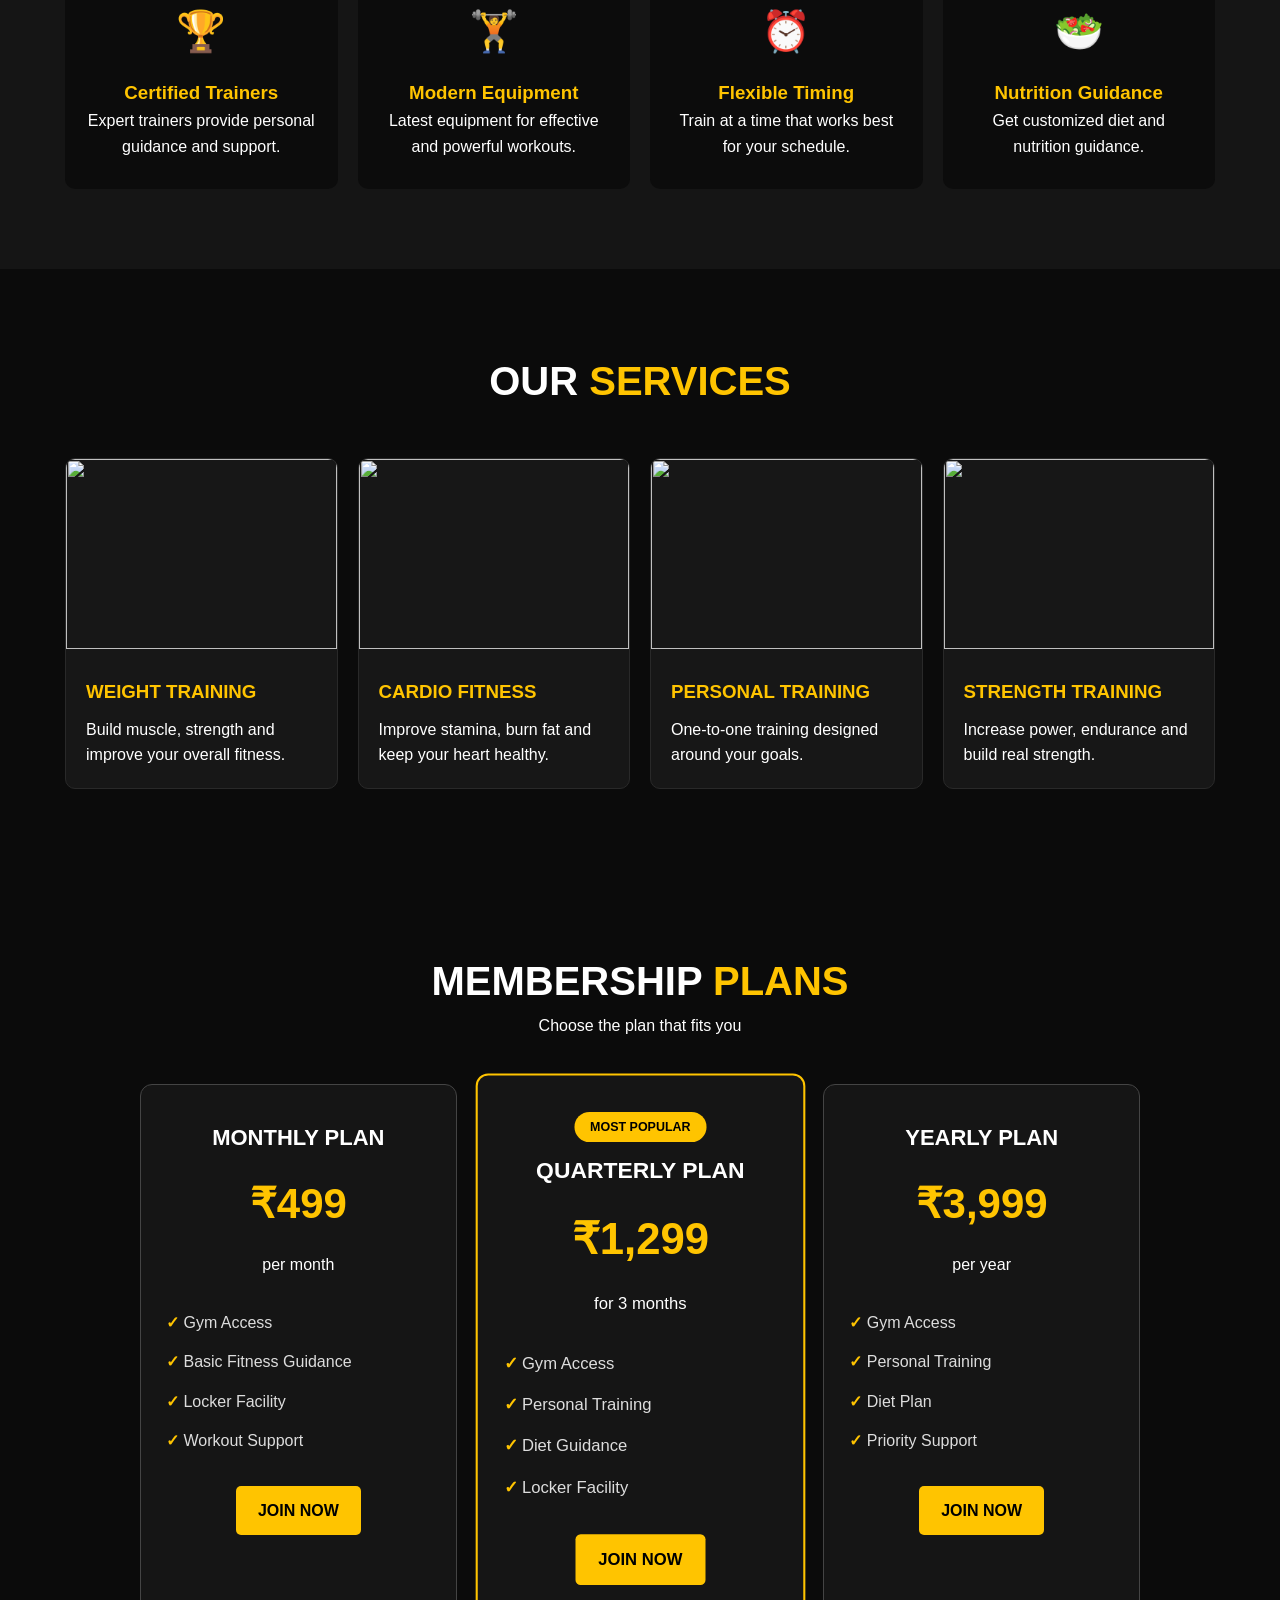
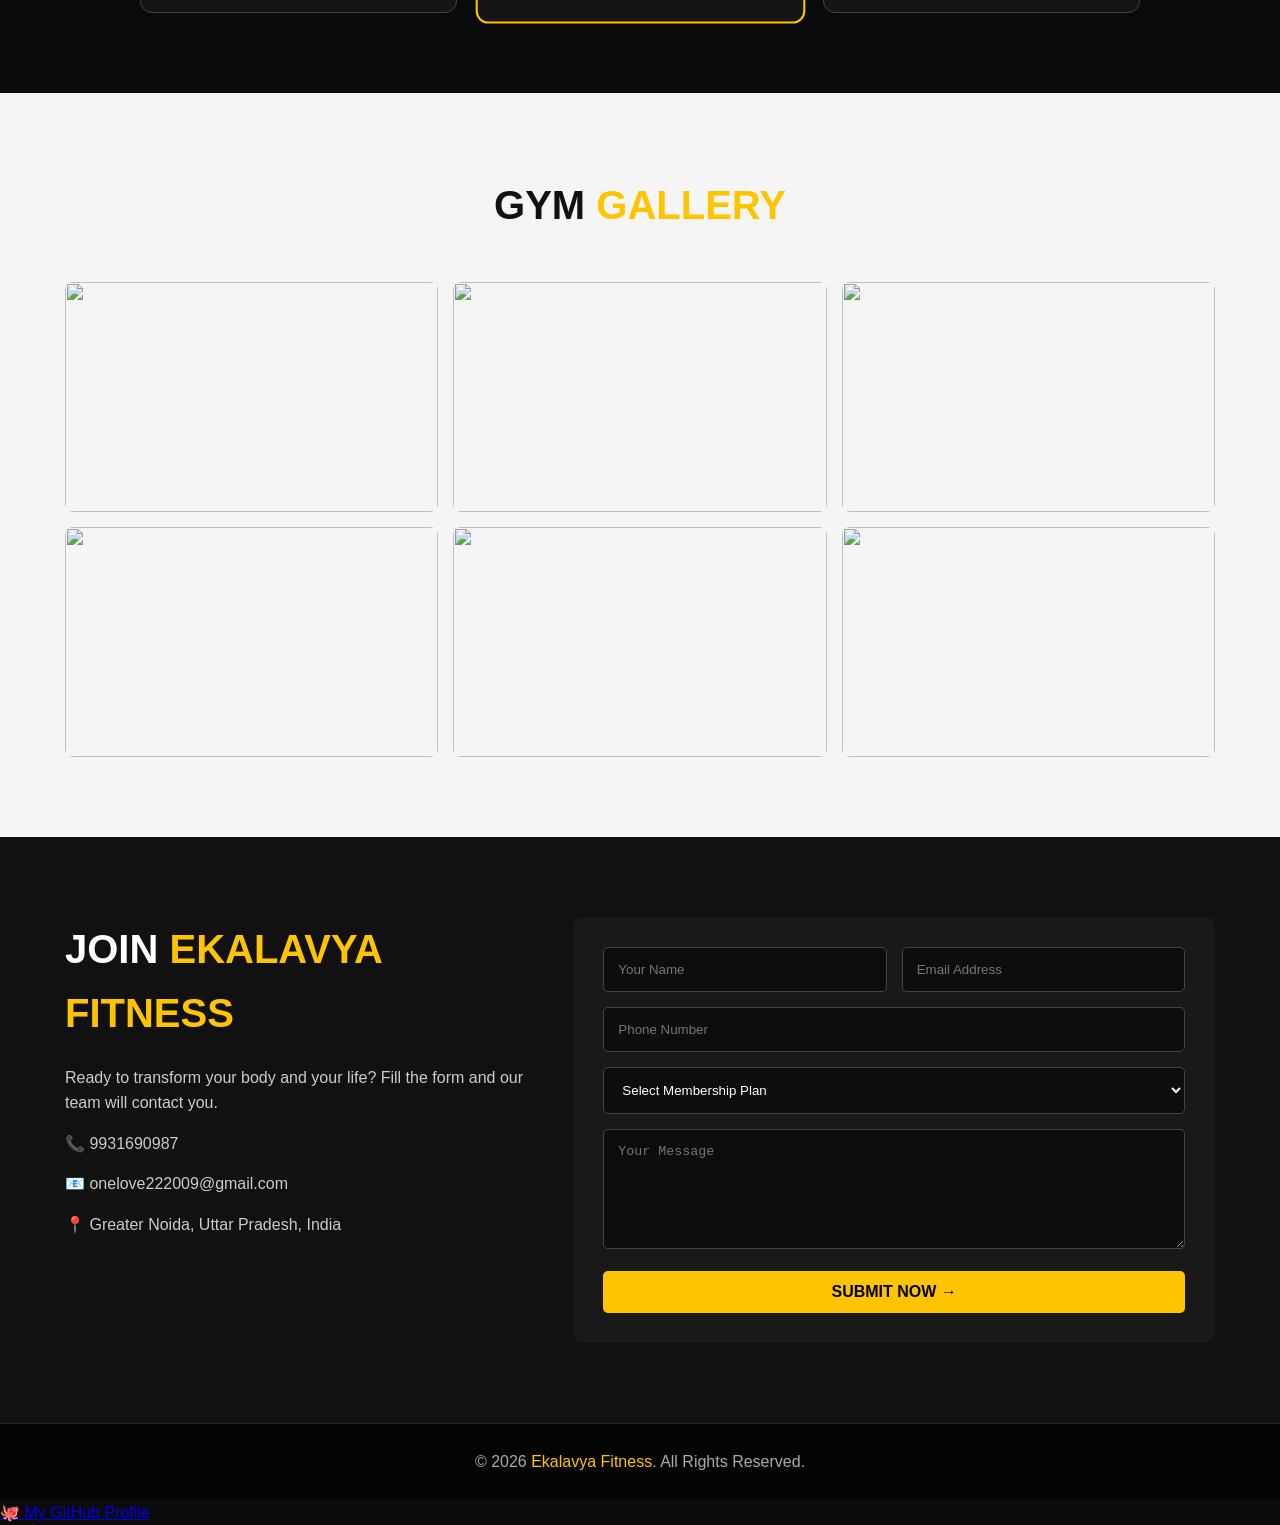
==== commit 666c1bf7: "update github" ====
--- a/index.html
+++ b/index.html
@@ -525,6 +525,11 @@
         <li><a href="#pricing">PRICING</a></li>
         <li><a href="#gallery">GALLERY</a></li>
         <li><a href="#contact">CONTACT</a></li>
+        <li>
+  <a href="https://github.com/ekal9931690987-wq" target="_blank" class="github-nav">
+    GITHUB ↗
+  </a>
+</li>
       </ul>
 
       <a href="#contact" class="nav-btn">JOIN NOW</a>
@@ -914,6 +919,10 @@
     </p>
 
   </footer>
-
+<div class="github-link">
+    <a href="https://github.com/ekal9931690987-wq" target="_blank">
+        🐙 My GitHub Profile
+    </a>
+</div>
 </body>
 </html>
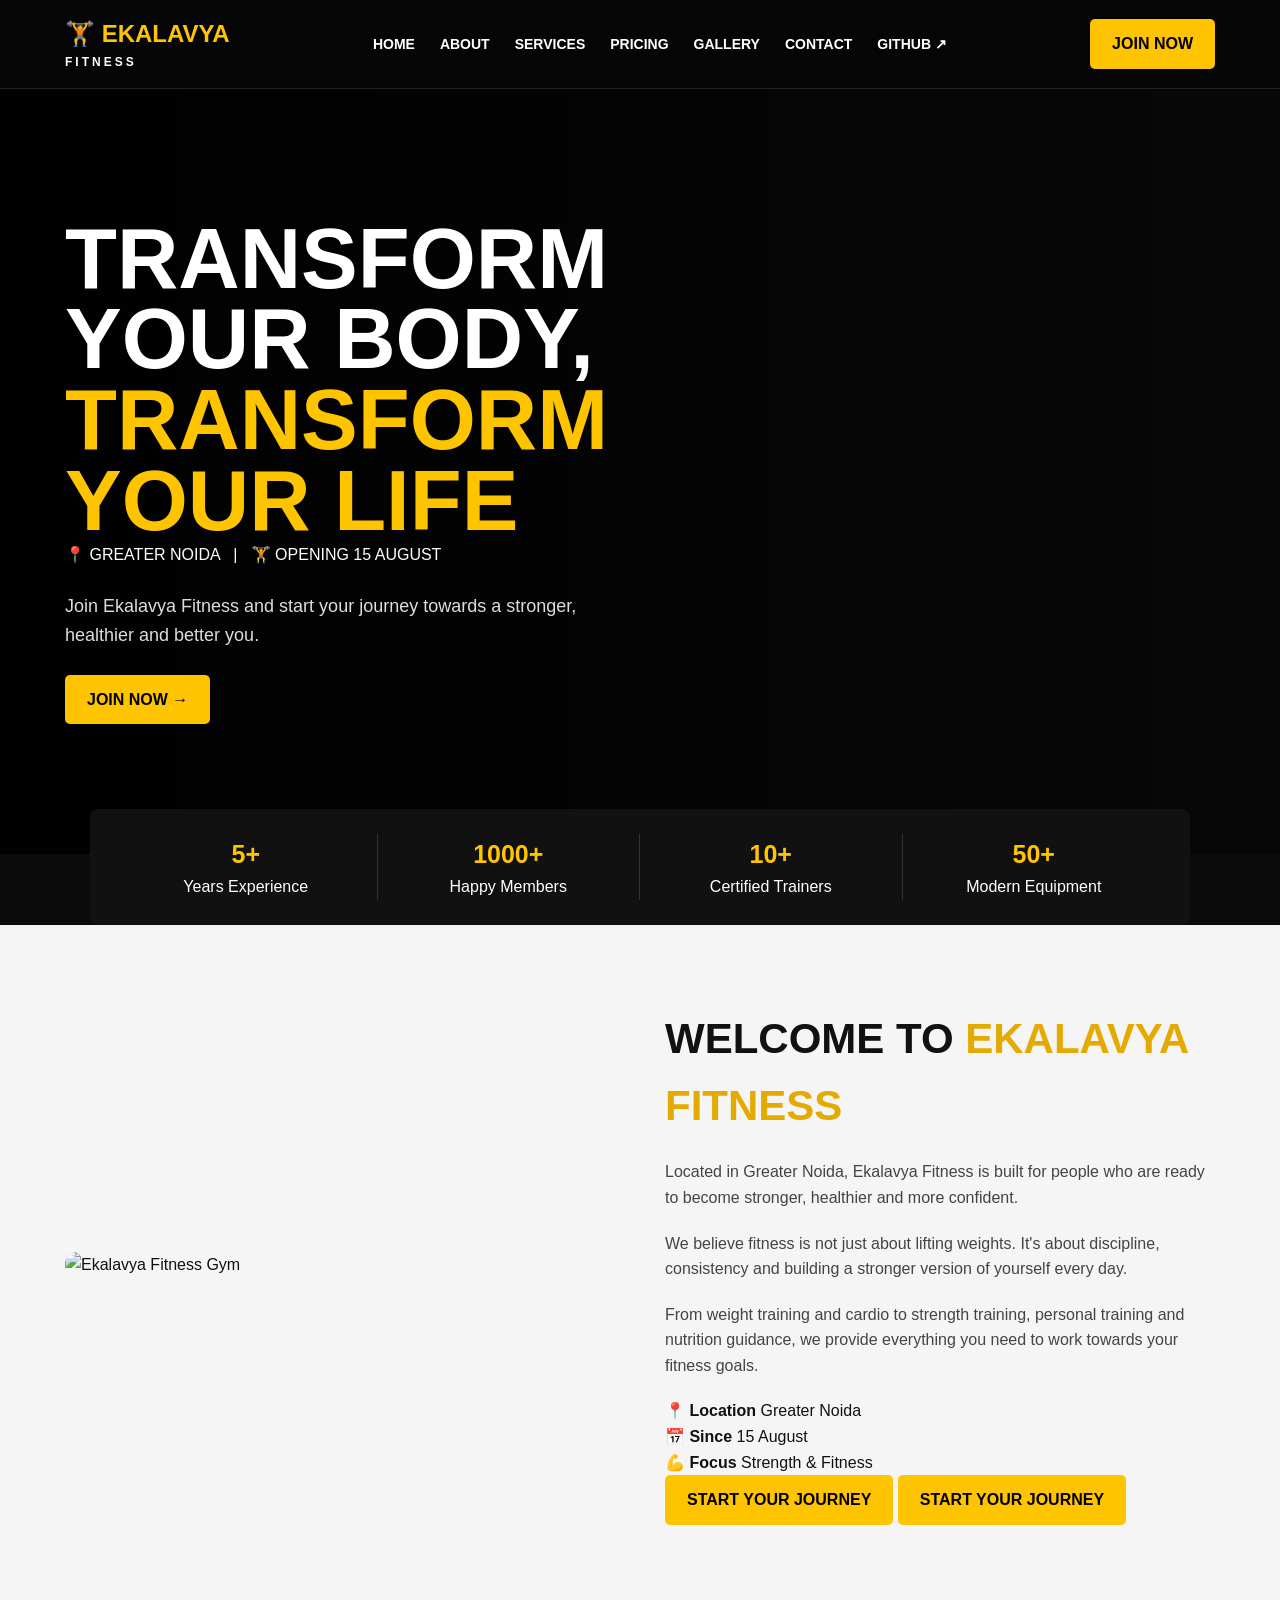
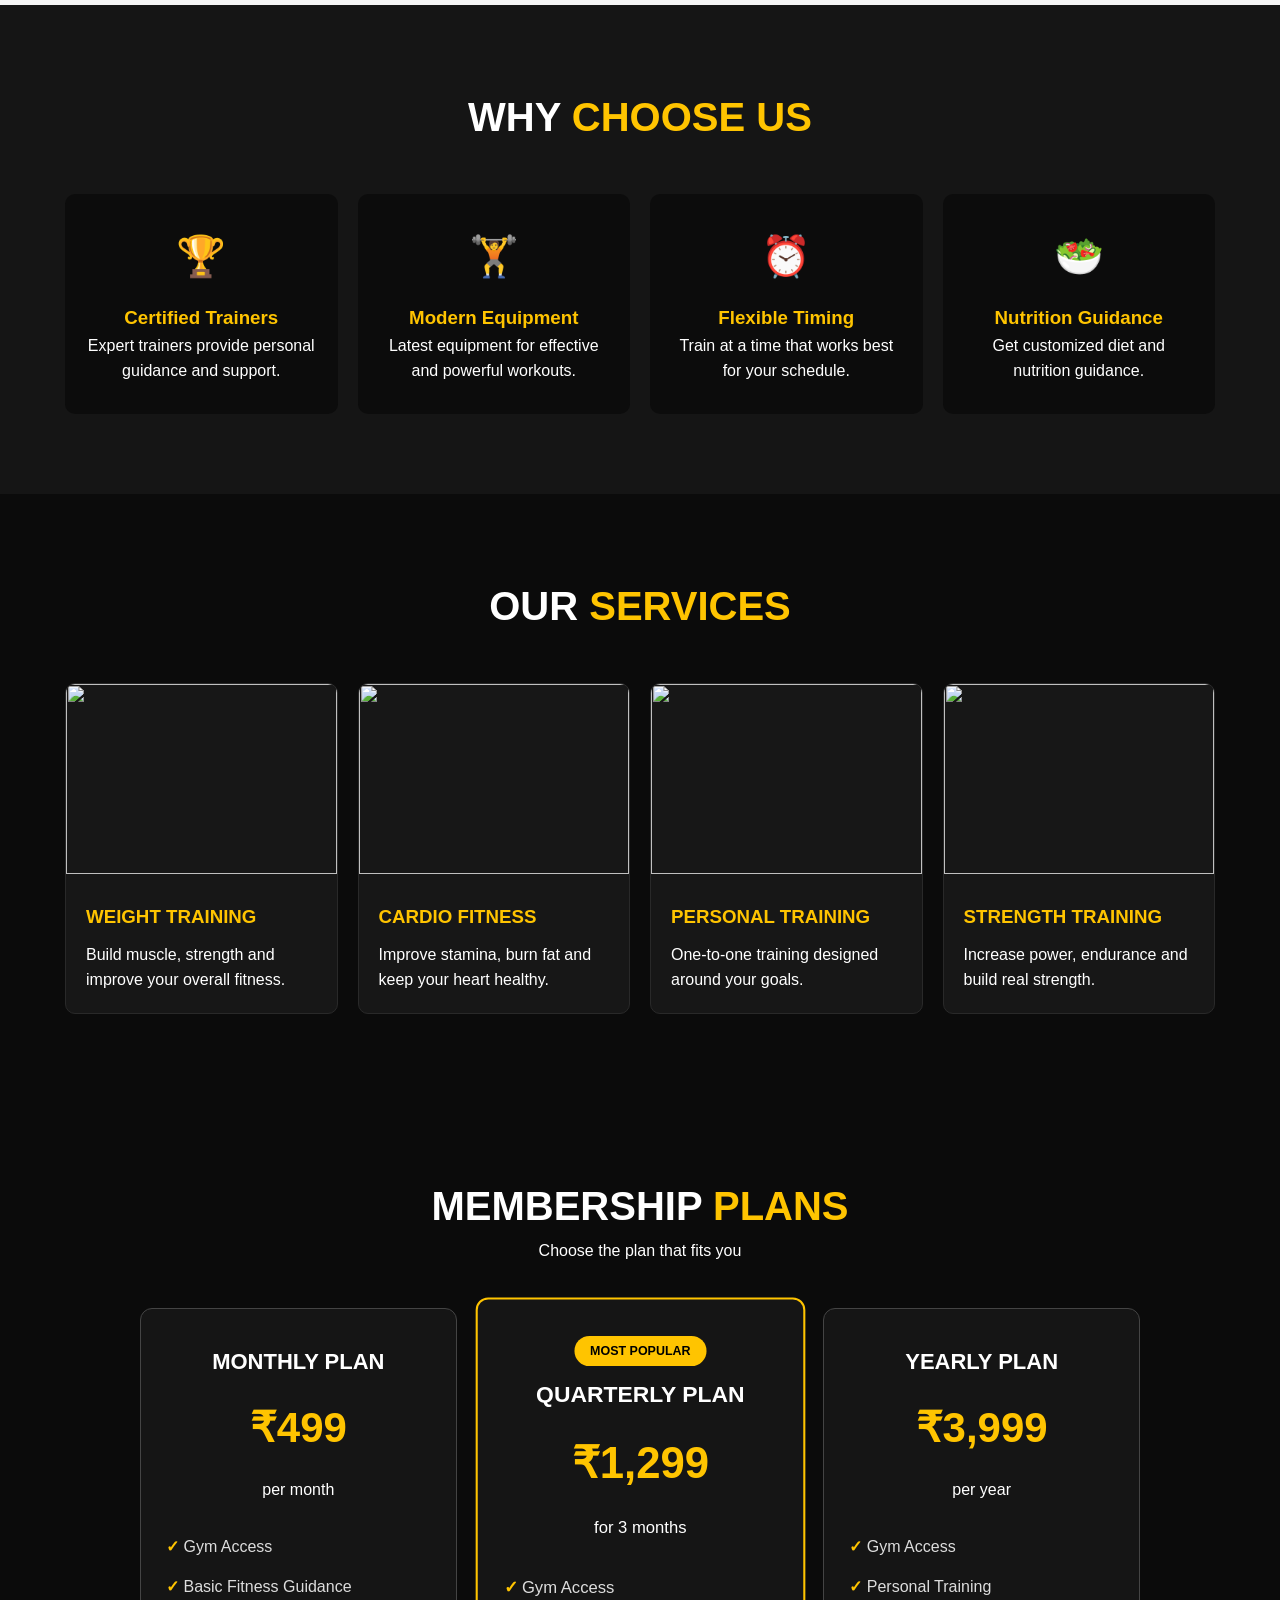
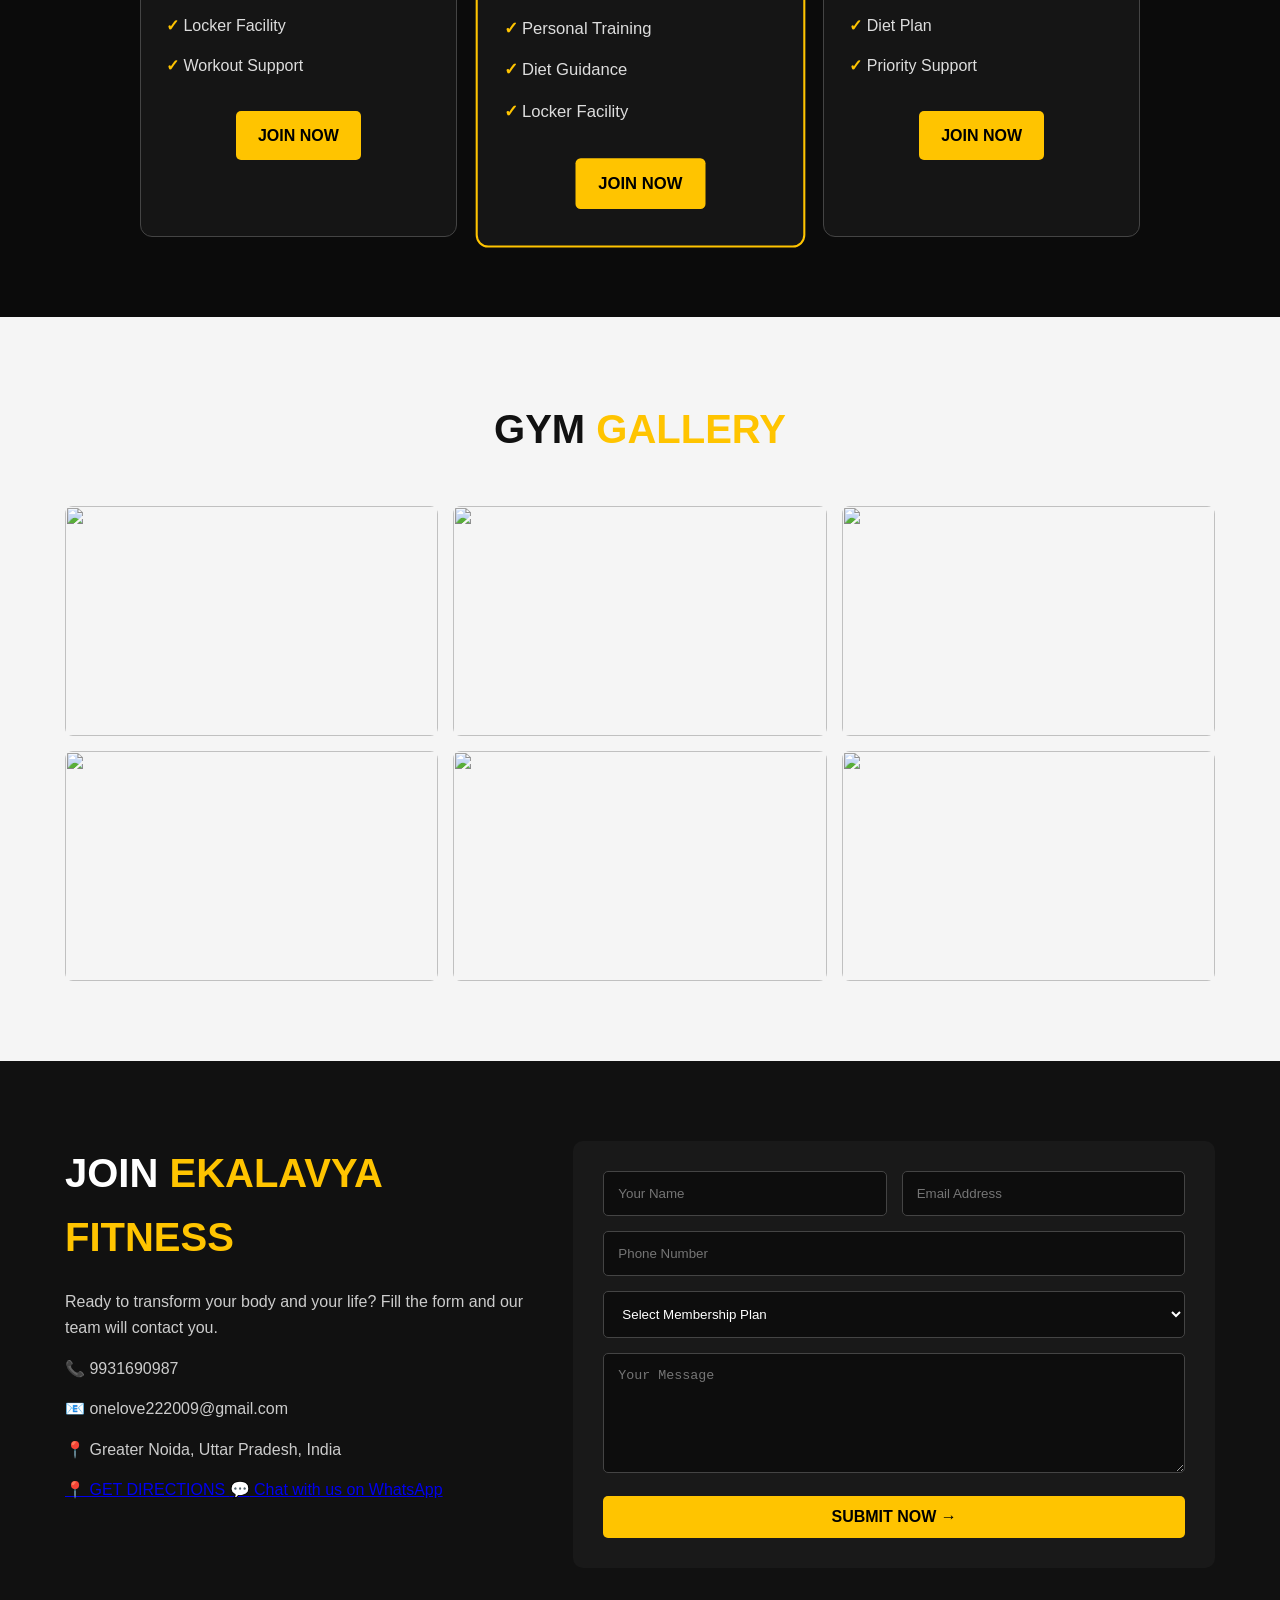
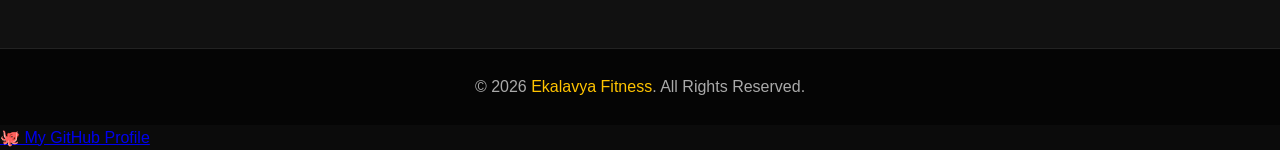
==== commit 772214b1: "add map" ====
--- a/index.html
+++ b/index.html
@@ -546,7 +546,9 @@
         YOUR BODY,<br>
         <span>TRANSFORM<br>YOUR LIFE</span>
       </h1>
-
+       <div class="hero-badge">
+  📍 GREATER NOIDA &nbsp; | &nbsp; 🏋️ OPENING 15 AUGUST
+</div>
       <p>
         Join Ekalavya Fitness and start your journey
         towards a stronger, healthier and better you.
@@ -595,19 +597,45 @@
 
       <div>
         <h2>
-          WELCOME TO <span>EKALAVYA FITNESS</span>
-        </h2>
-
-        <p>
-          Ekalavya Fitness is more than just a gym.
-          It's a community built on discipline, dedication
-          and passion.
-        </p>
-
-        <p>
-          Our goal is to help you become stronger,
-          healthier and more confident.
-        </p>
+  WELCOME TO <span>EKALAVYA FITNESS</span>
+</h2>
+
+<p>
+  Located in Greater Noida, Ekalavya Fitness is built
+  for people who are ready to become stronger, healthier
+  and more confident.
+</p>
+
+<p>
+  We believe fitness is not just about lifting weights.
+  It's about discipline, consistency and building a
+  stronger version of yourself every day.
+</p>
+
+<p>
+  From weight training and cardio to strength training,
+  personal training and nutrition guidance, we provide
+  everything you need to work towards your fitness goals.
+</p>
+
+<div class="about-info">
+  <div>
+    <strong>📍 Location</strong>
+    <span>Greater Noida</span>
+  </div>
+
+  <div>
+    <strong>📅 Since</strong>
+    <span>15 August</span>
+  </div>
+
+  <div>
+    <strong>💪 Focus</strong>
+    <span>Strength & Fitness</span>
+  </div>
+</div>
+
+<a href="#contact" class="btn">START YOUR JOURNEY</a>
 
         <a href="#contact" class="btn">START YOUR JOURNEY</a>
       </div>
@@ -841,6 +869,20 @@
         <p>📞 9931690987</p>
         <p>📧 onelove222009@gmail.com</p>
         <p>📍 Greater Noida, Uttar Pradesh, India</p>
+        <a href="https://www.google.com/maps/search/?api=1&query=Ekalavya+Fitness+Greater+Noida"
+   target="_blank"
+   class="map-button">
+  📍 GET DIRECTIONS
+</a>
+
+        <a
+  href="https://wa.me/919931690987?text=Hello%20Ekalavya%20Fitness%2C%20I%20want%20to%20know%20about%20membership."
+  target="_blank"
+  class="whatsapp-contact"
+>
+  <span>💬</span>
+  Chat with us on WhatsApp
+</a>
 
       </div>
 
@@ -924,5 +966,6 @@
         🐙 My GitHub Profile
     </a>
 </div>
+
 </body>
 </html>
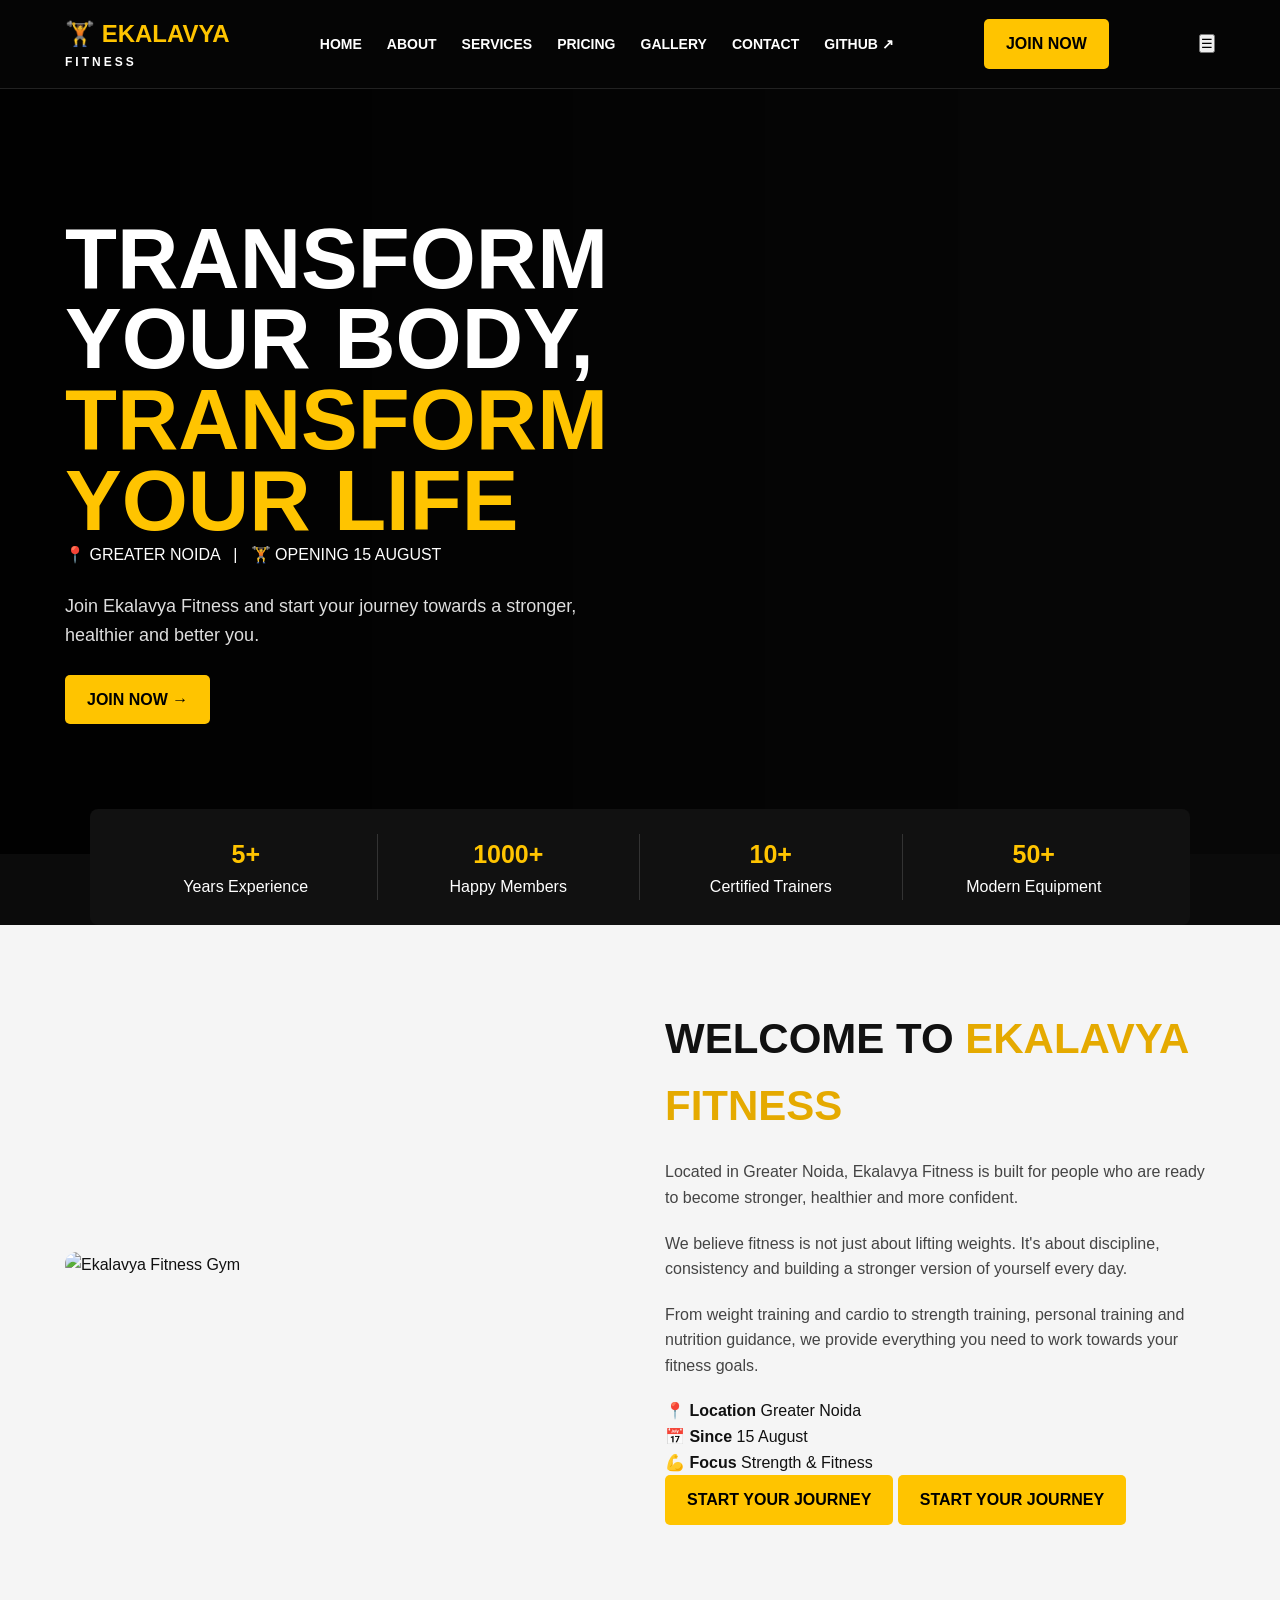
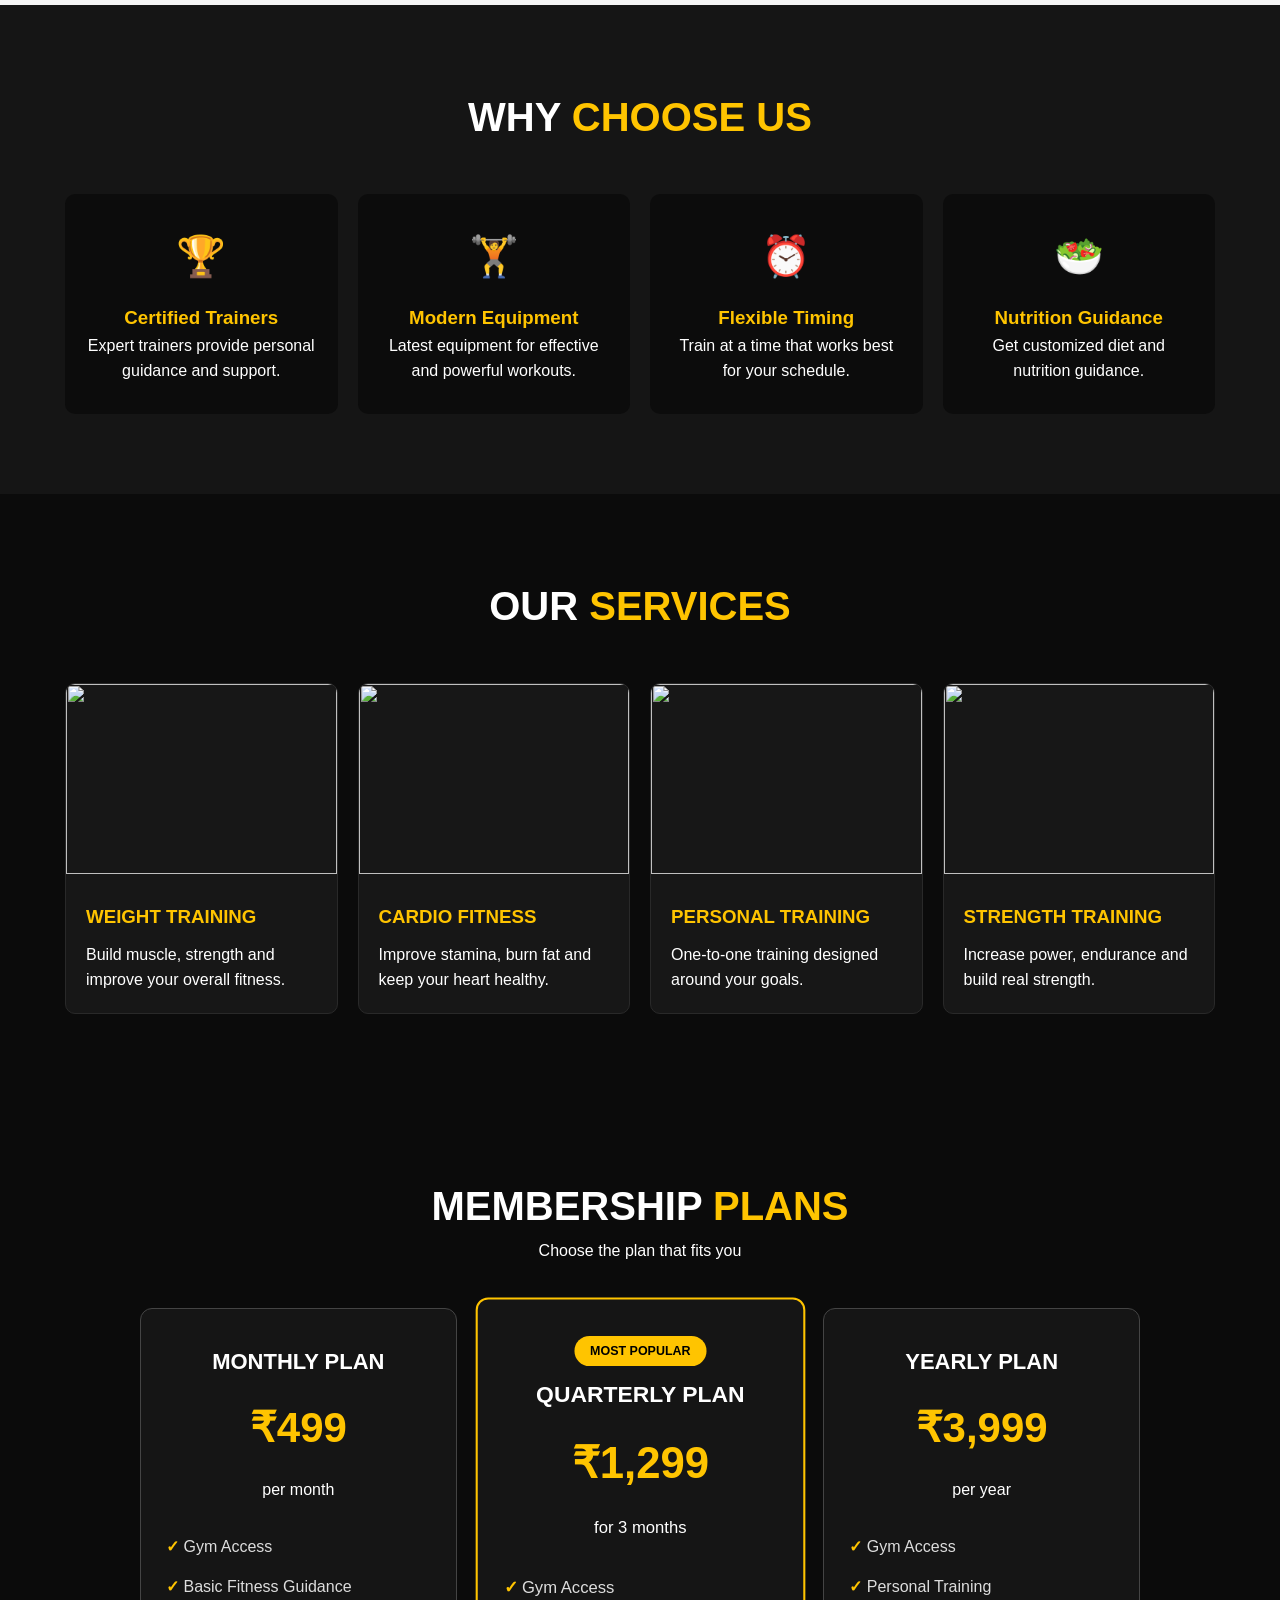
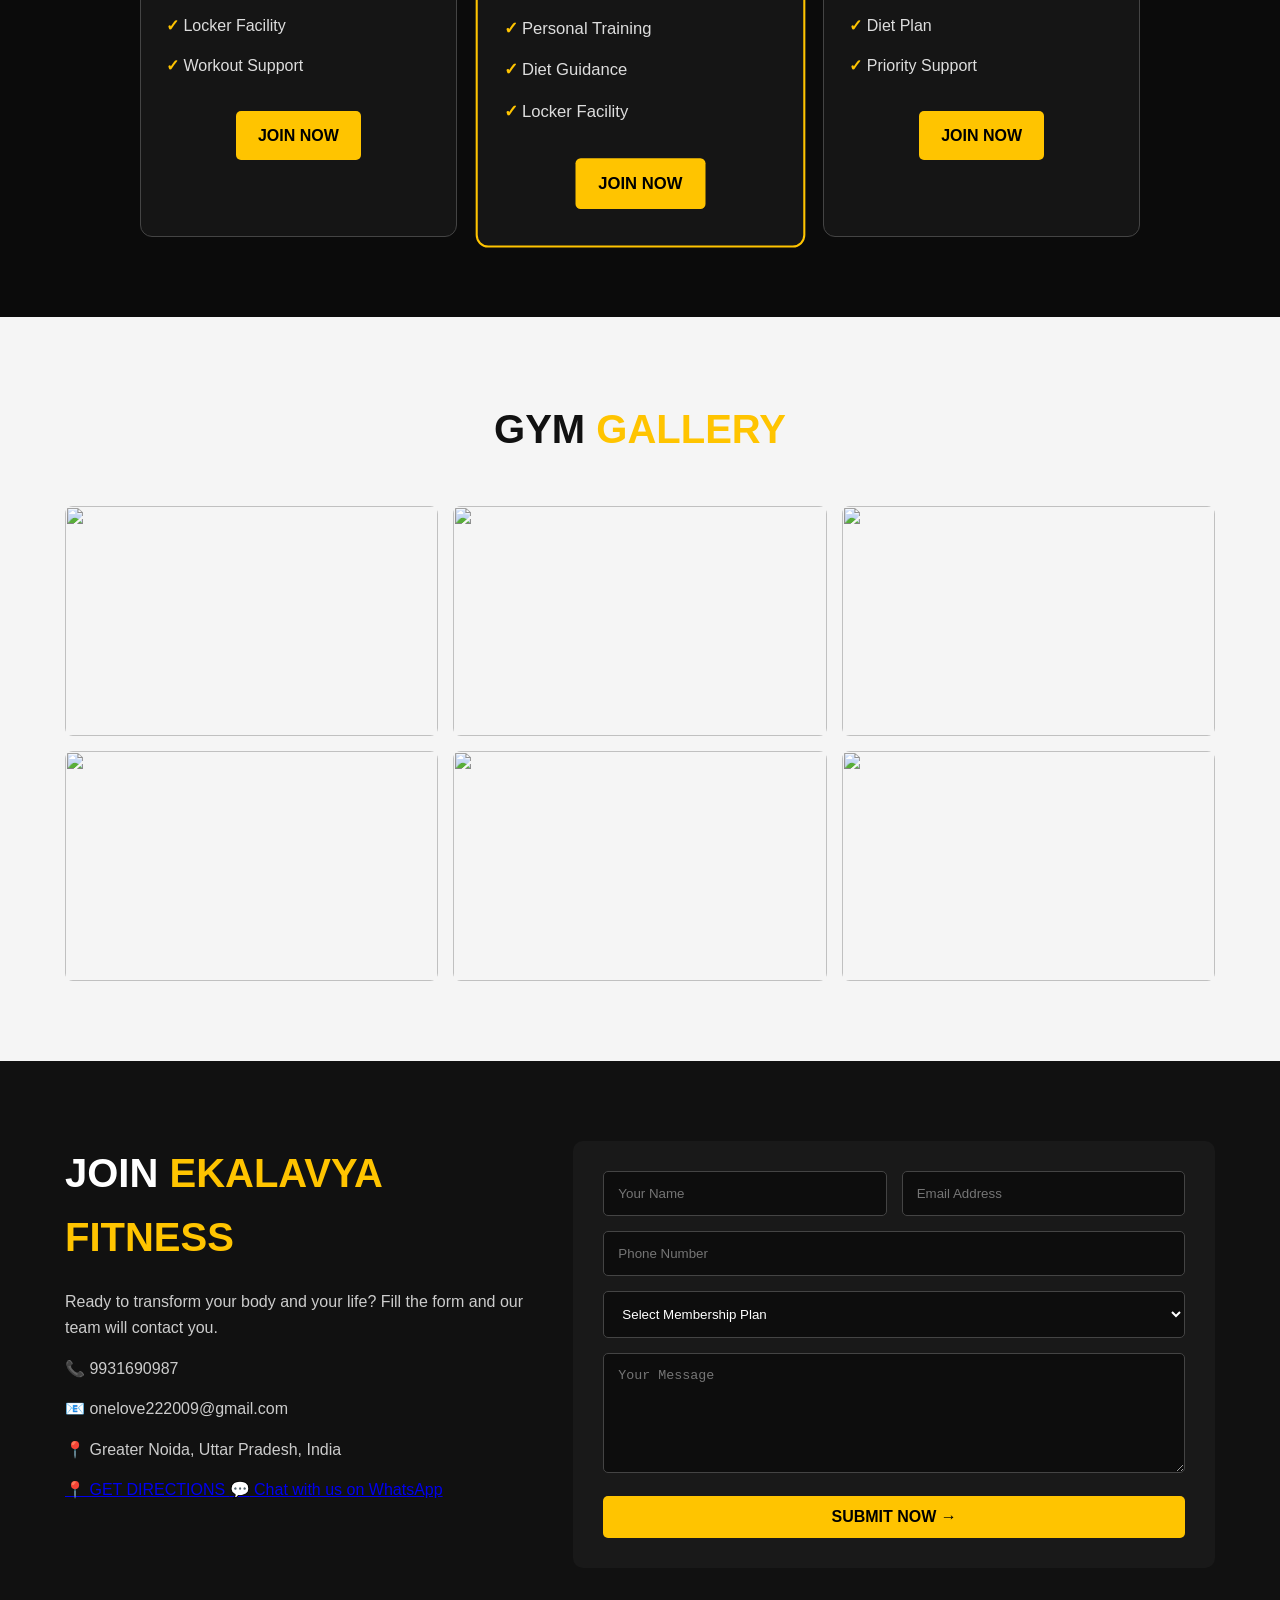
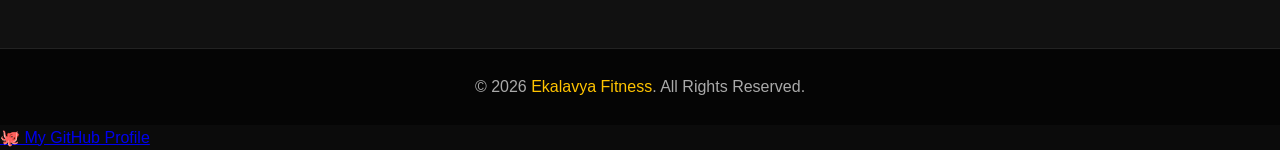
==== commit 46f49a97: "navbar" ====
--- a/index.html
+++ b/index.html
@@ -518,7 +518,7 @@
         <span>FITNESS</span>
       </div>
 
-      <ul>
+      <ul id="mobileMenu">
         <li><a href="#home">HOME</a></li>
         <li><a href="#about">ABOUT</a></li>
         <li><a href="#services">SERVICES</a></li>
@@ -533,6 +533,7 @@
       </ul>
 
       <a href="#contact" class="nav-btn">JOIN NOW</a>
+      <button class="menu-btn" onclick="toggleMenu()">☰</button>
     </nav>
   </header>
 
@@ -966,6 +967,17 @@
         🐙 My GitHub Profile
     </a>
 </div>
+<script>
+function toggleMenu() {
+  const menu = document.getElementById("mobileMenu");
+
+  if (menu.style.display === "flex") {
+    menu.style.display = "none";
+  } else {
+    menu.style.display = "flex";
+  }
+}
+</script>
 
 </body>
 </html>
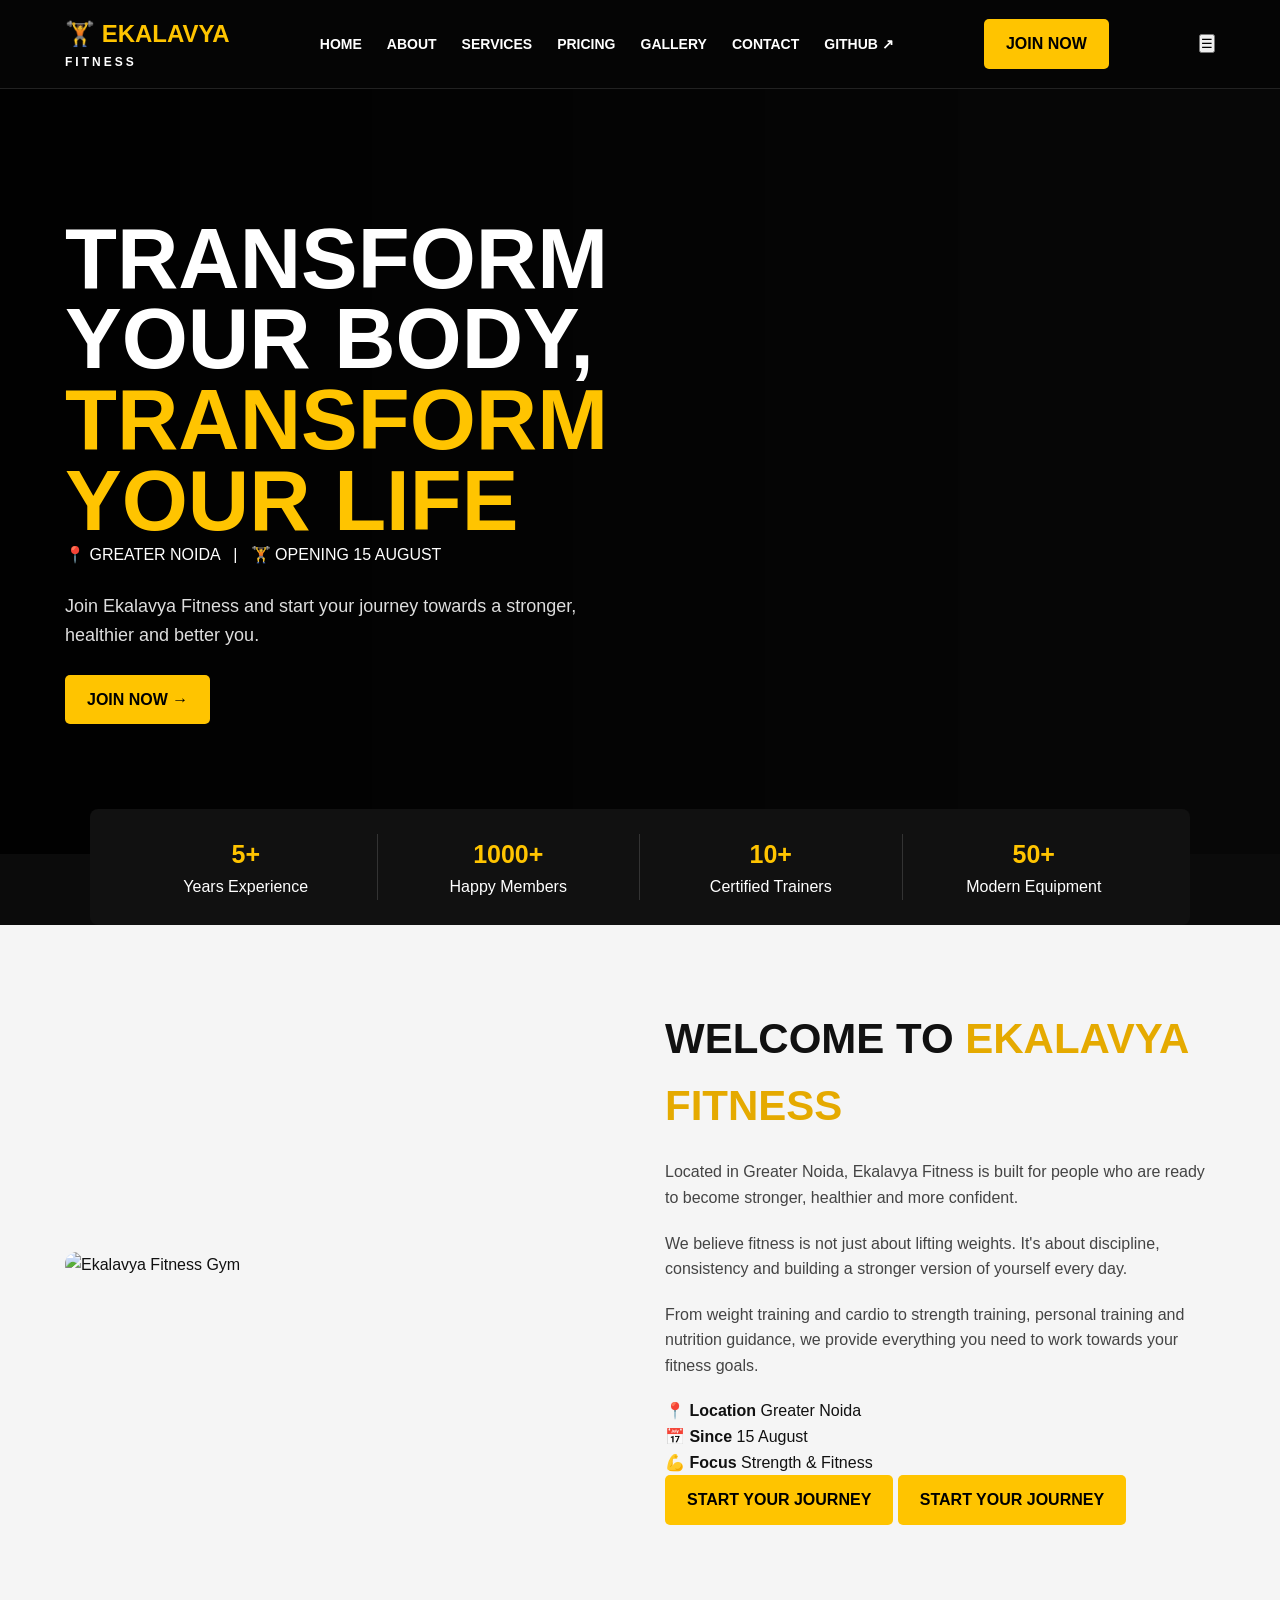
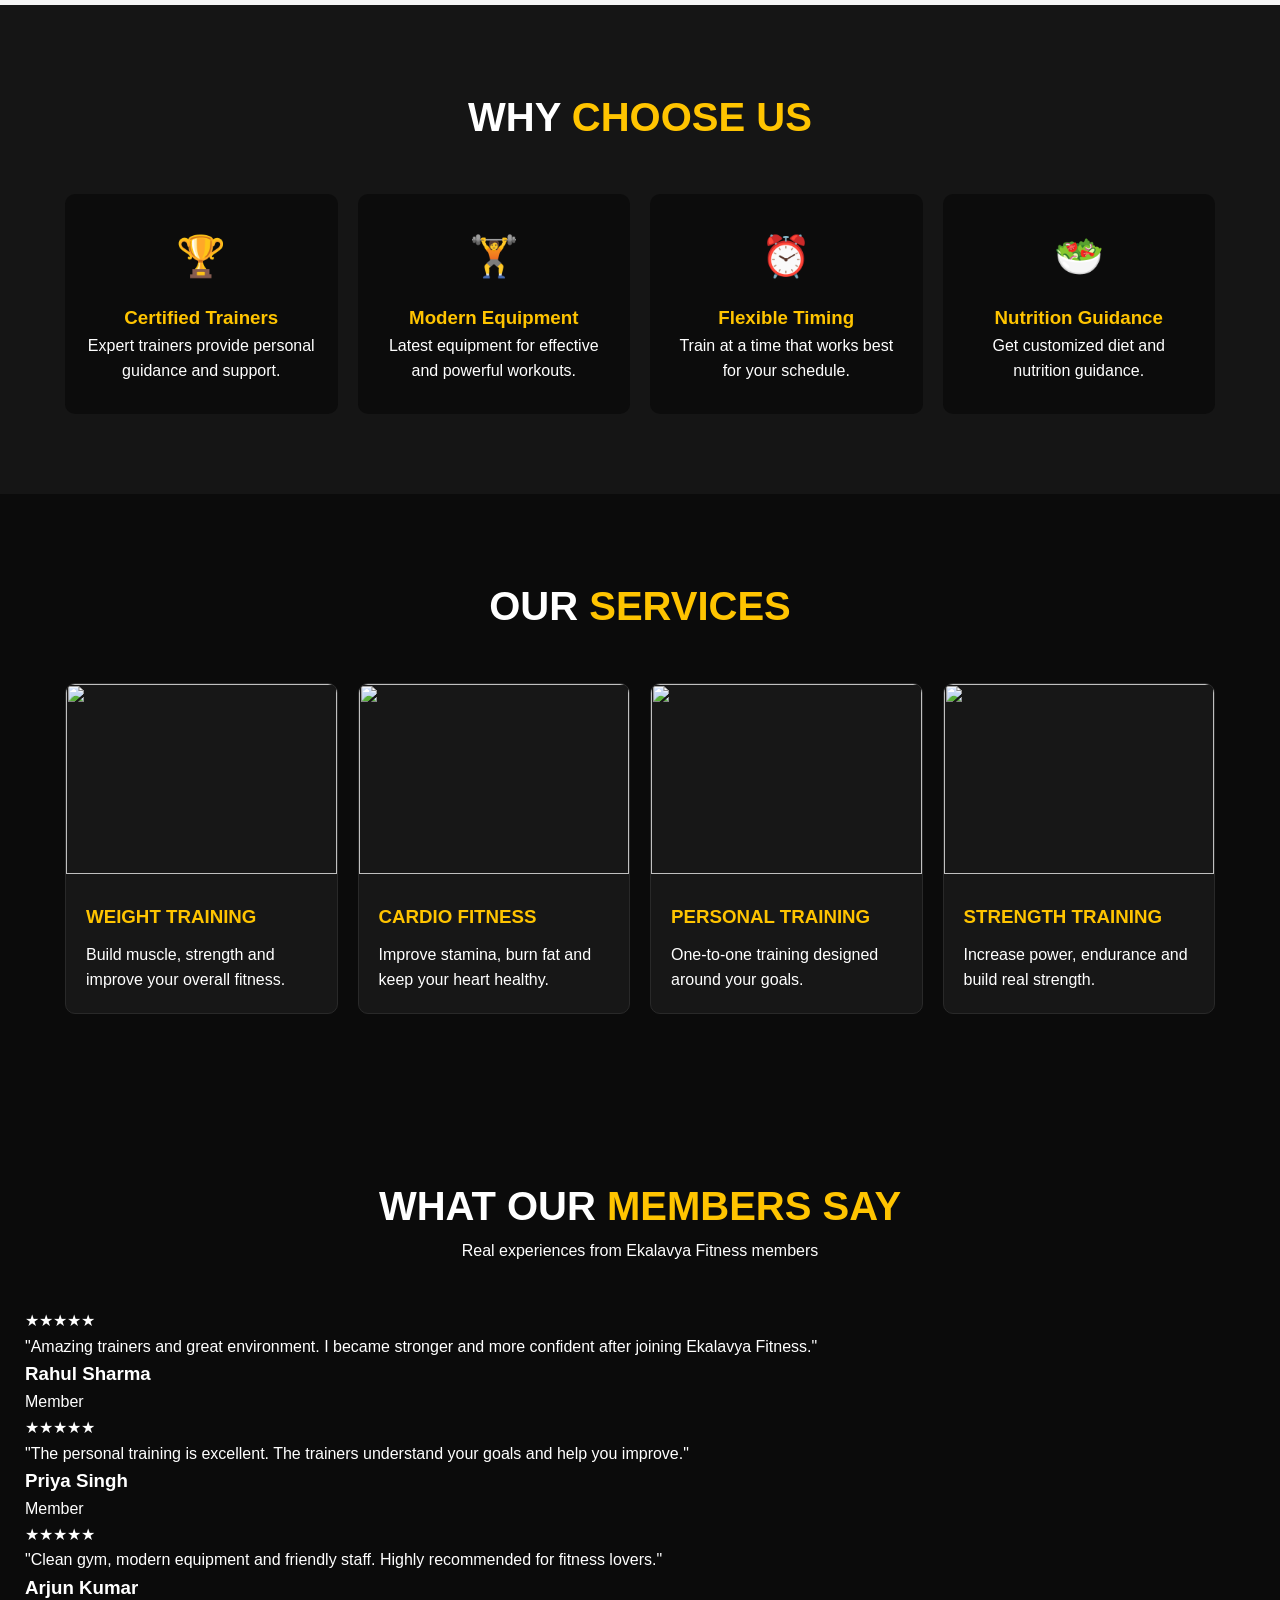
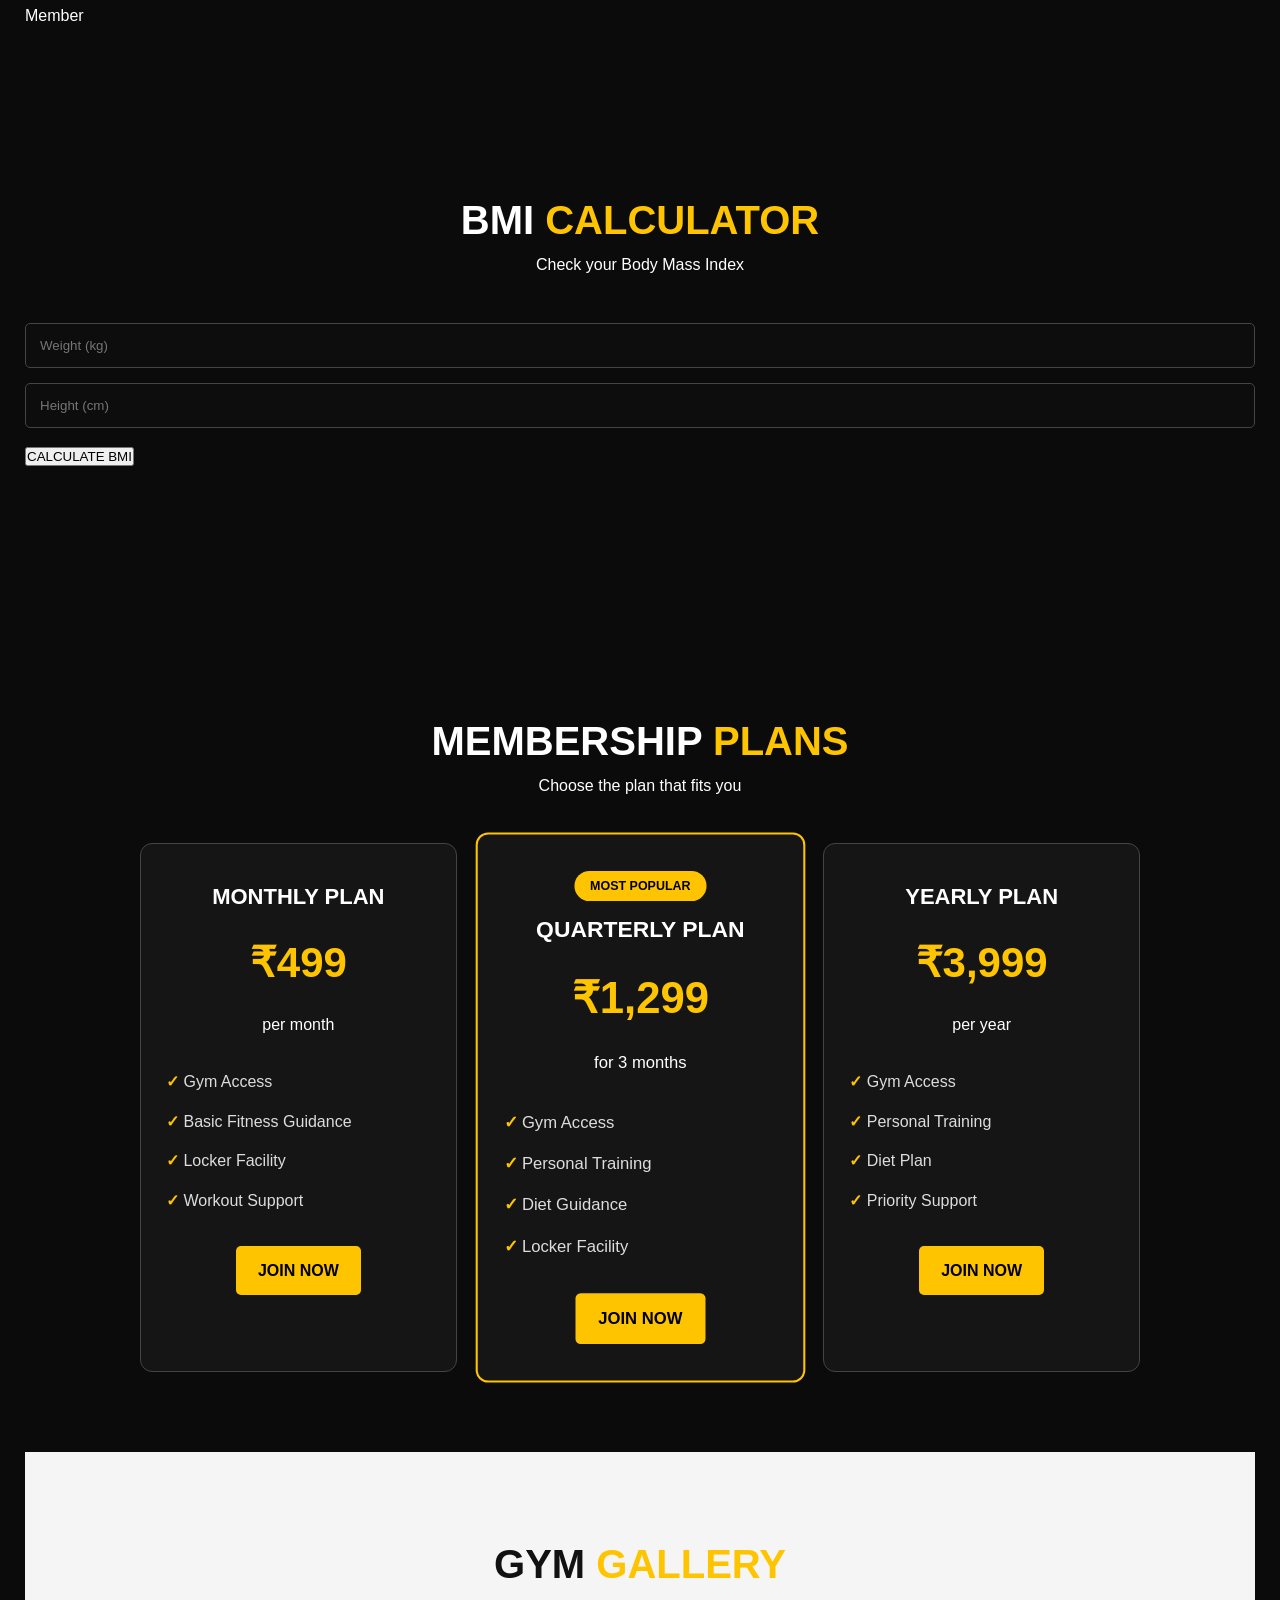
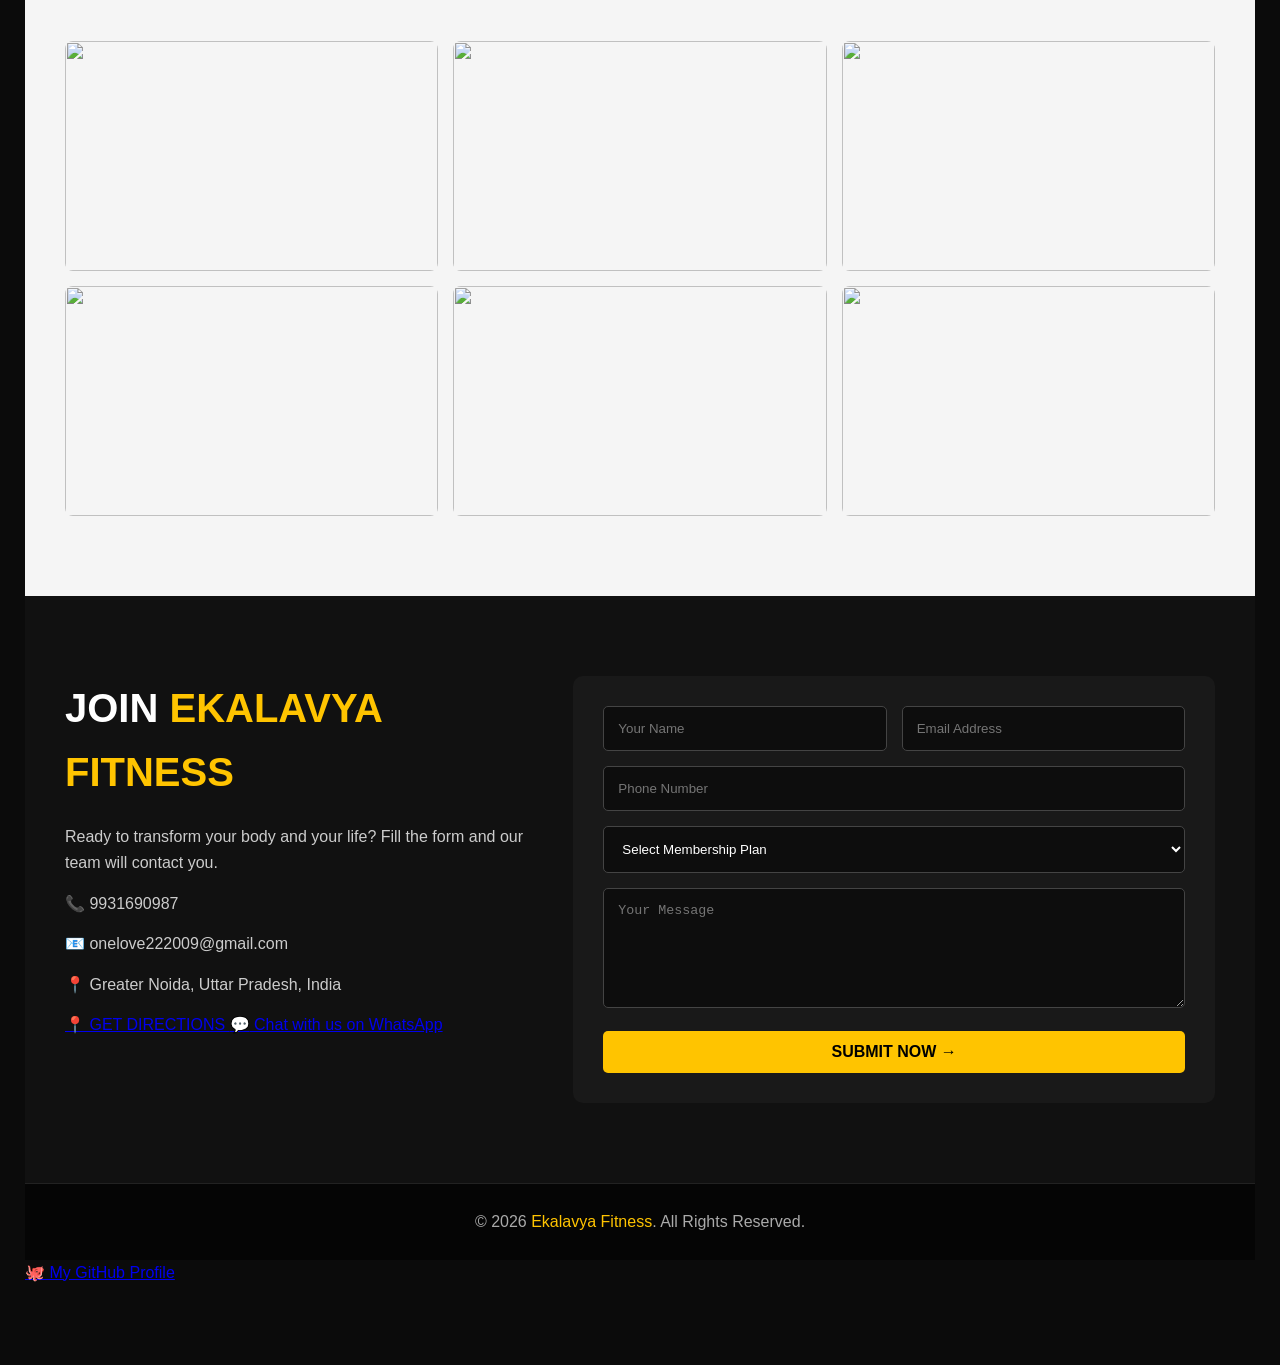
==== commit 1149426d: "ax" ====
--- a/index.html
+++ b/index.html
@@ -246,7 +246,7 @@
       color: #ffc400;
       margin-bottom: 10px;
     }
-
+  
     /* WHY US */
     .why {
       background: #151515;
@@ -273,7 +273,7 @@
     .why-card h3 {
       color: #ffc400;
     }
-
+    
     /* PRICING */
     .pricing {
       background: #0b0b0b;
@@ -533,7 +533,7 @@
       </ul>
 
       <a href="#contact" class="nav-btn">JOIN NOW</a>
-      <button class="menu-btn" onclick="toggleMenu()">☰</button>
+      <button class="menu-btn" id="menuButton" onclick="toggleMenu()">☰</button>
     </nav>
   </header>
 
@@ -737,7 +737,68 @@
 
   </section>
 
-
+ <!-- TESTIMONIALS -->
+
+<section class="testimonials" id="testimonials">
+
+  <div class="section-title">
+    <h2>WHAT OUR <span>MEMBERS SAY</span></h2>
+    <p>Real experiences from Ekalavya Fitness members</p>
+  </div>
+
+  <div class="testimonial-grid">
+
+    <div class="testimonial-card">
+      <div class="stars">★★★★★</div>
+      <p>"Amazing trainers and great environment. I became stronger and more confident after joining Ekalavya Fitness."</p>
+      <h3>Rahul Sharma</h3>
+      <span>Member</span>
+    </div>
+
+    <div class="testimonial-card">
+      <div class="stars">★★★★★</div>
+      <p>"The personal training is excellent. The trainers understand your goals and help you improve."</p>
+      <h3>Priya Singh</h3>
+      <span>Member</span>
+    </div>
+
+    <div class="testimonial-card">
+      <div class="stars">★★★★★</div>
+      <p>"Clean gym, modern equipment and friendly staff. Highly recommended for fitness lovers."</p>
+      <h3>Arjun Kumar</h3>
+      <span>Member</span>
+    </div>
+
+  </div>
+
+</section>
+
+<!-- BMI CALCULATOR -->
+<section class="bmi-section" id="bmi">
+
+    <div class="section-title">
+        <h2>BMI <span>CALCULATOR</span></h2>
+        <p>Check your Body Mass Index</p>
+    </div>
+
+    <div class="bmi-box">
+
+        <input type="number" id="bmiWeight" placeholder="Weight (kg)">
+
+        <input type="number" id="bmiHeight" placeholder="Height (cm)">
+
+        <button type="button" onclick="calculateBMI()">
+            CALCULATE BMI
+        </button>
+
+        <div id="bmiResult"></div>
+
+    </div>
+
+</section>
+
+<!-- PRICING -->
+<section class="pricing" id="pricing">
   <!-- PRICING -->
   <section class="pricing" id="pricing">
 
@@ -890,7 +951,7 @@
 
       <!-- FORMSPREE FORM -->
       <form
-        action="https://formspree.io/f/xrpzlobo"
+       id="joinForm" action="https://formspree.io/f/xrpzlobo"
         method="POST"
       >
 
@@ -970,13 +1031,66 @@
 <script>
 function toggleMenu() {
   const menu = document.getElementById("mobileMenu");
+  const button = document.getElementById("menuButton");
 
   if (menu.style.display === "flex") {
     menu.style.display = "none";
+    button.textContent = "☰";
   } else {
     menu.style.display = "flex";
+    menu.style.flexDirection = "column";
+    menu.style.position = "absolute";
+    menu.style.top = "70px";
+    menu.style.left = "0";
+    menu.style.width = "100%";
+    menu.style.background = "#050505";
+    menu.style.padding = "20px 0";
+    menu.style.gap = "18px";
+    menu.style.zIndex = "9999";
+    menu.style.alignItems = "center";
+
+    button.textContent = "✕";
   }
 }
+
+document.querySelectorAll("#mobileMenu a").forEach(function(link) {
+  link.addEventListener("click", function() {
+    document.getElementById("mobileMenu").style.display = "none";
+    document.getElementById("menuButton").textContent = "☰";
+  });
+});
+</script>
+<script>
+function calculateBMI() {
+
+    let weight = parseFloat(document.getElementById("bmiWeight").value);
+    let height = parseFloat(document.getElementById("bmiHeight").value);
+
+    if (!weight || !height || height <= 0) {
+        document.getElementById("bmiResult").innerHTML =
+            "Please enter valid weight and height.";
+        return;
+    }
+
+    let heightInMeter = height / 100;
+    let bmi = weight / (heightInMeter * heightInMeter);
+
+    let category = "";
+
+    if (bmi < 18.5) {
+        category = "Underweight";
+    } else if (bmi < 25) {
+        category = "Normal Weight";
+    } else if (bmi < 30) {
+        category = "Overweight";
+    } else {
+        category = "Obese";
+    }
+
+    document.getElementById("bmiResult").innerHTML =
+        "Your BMI: " + bmi.toFixed(1) + "<br>" +
+        "Category: " + category;
+}
 </script>
 
 </body>
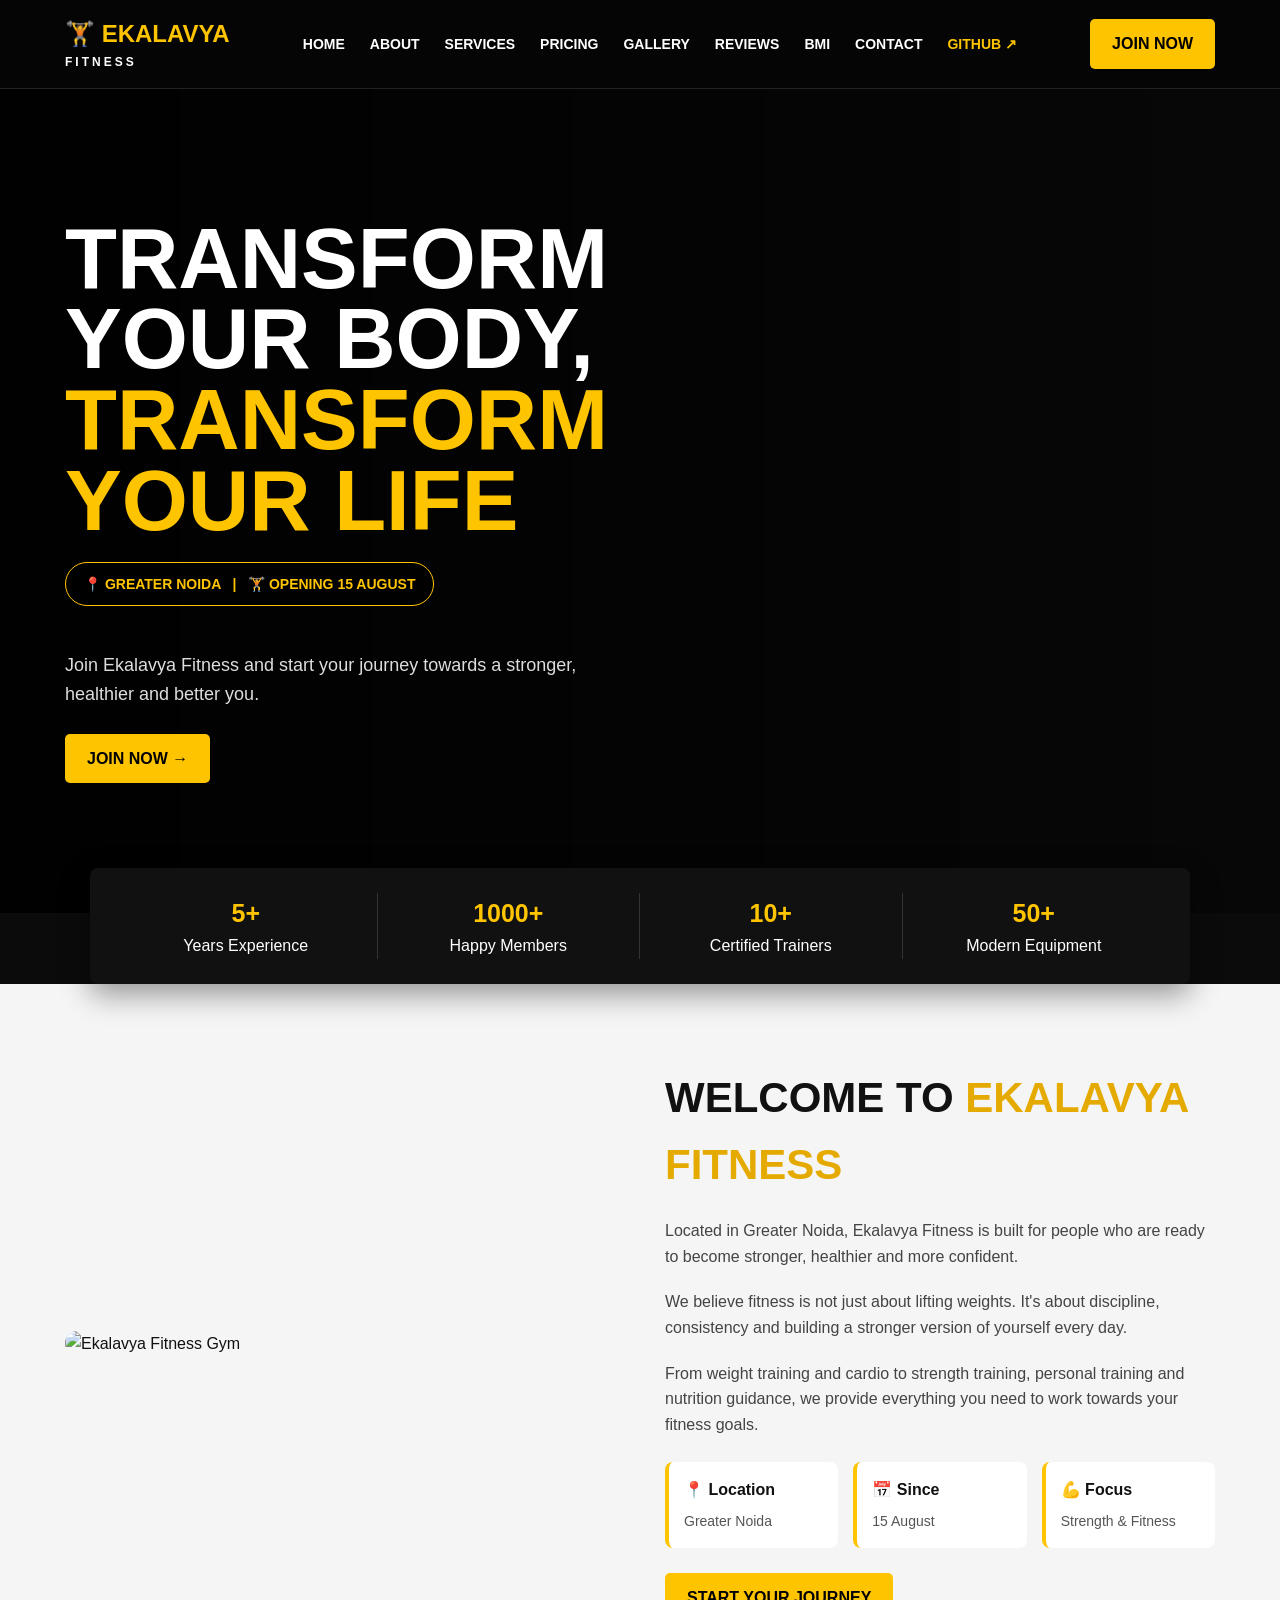
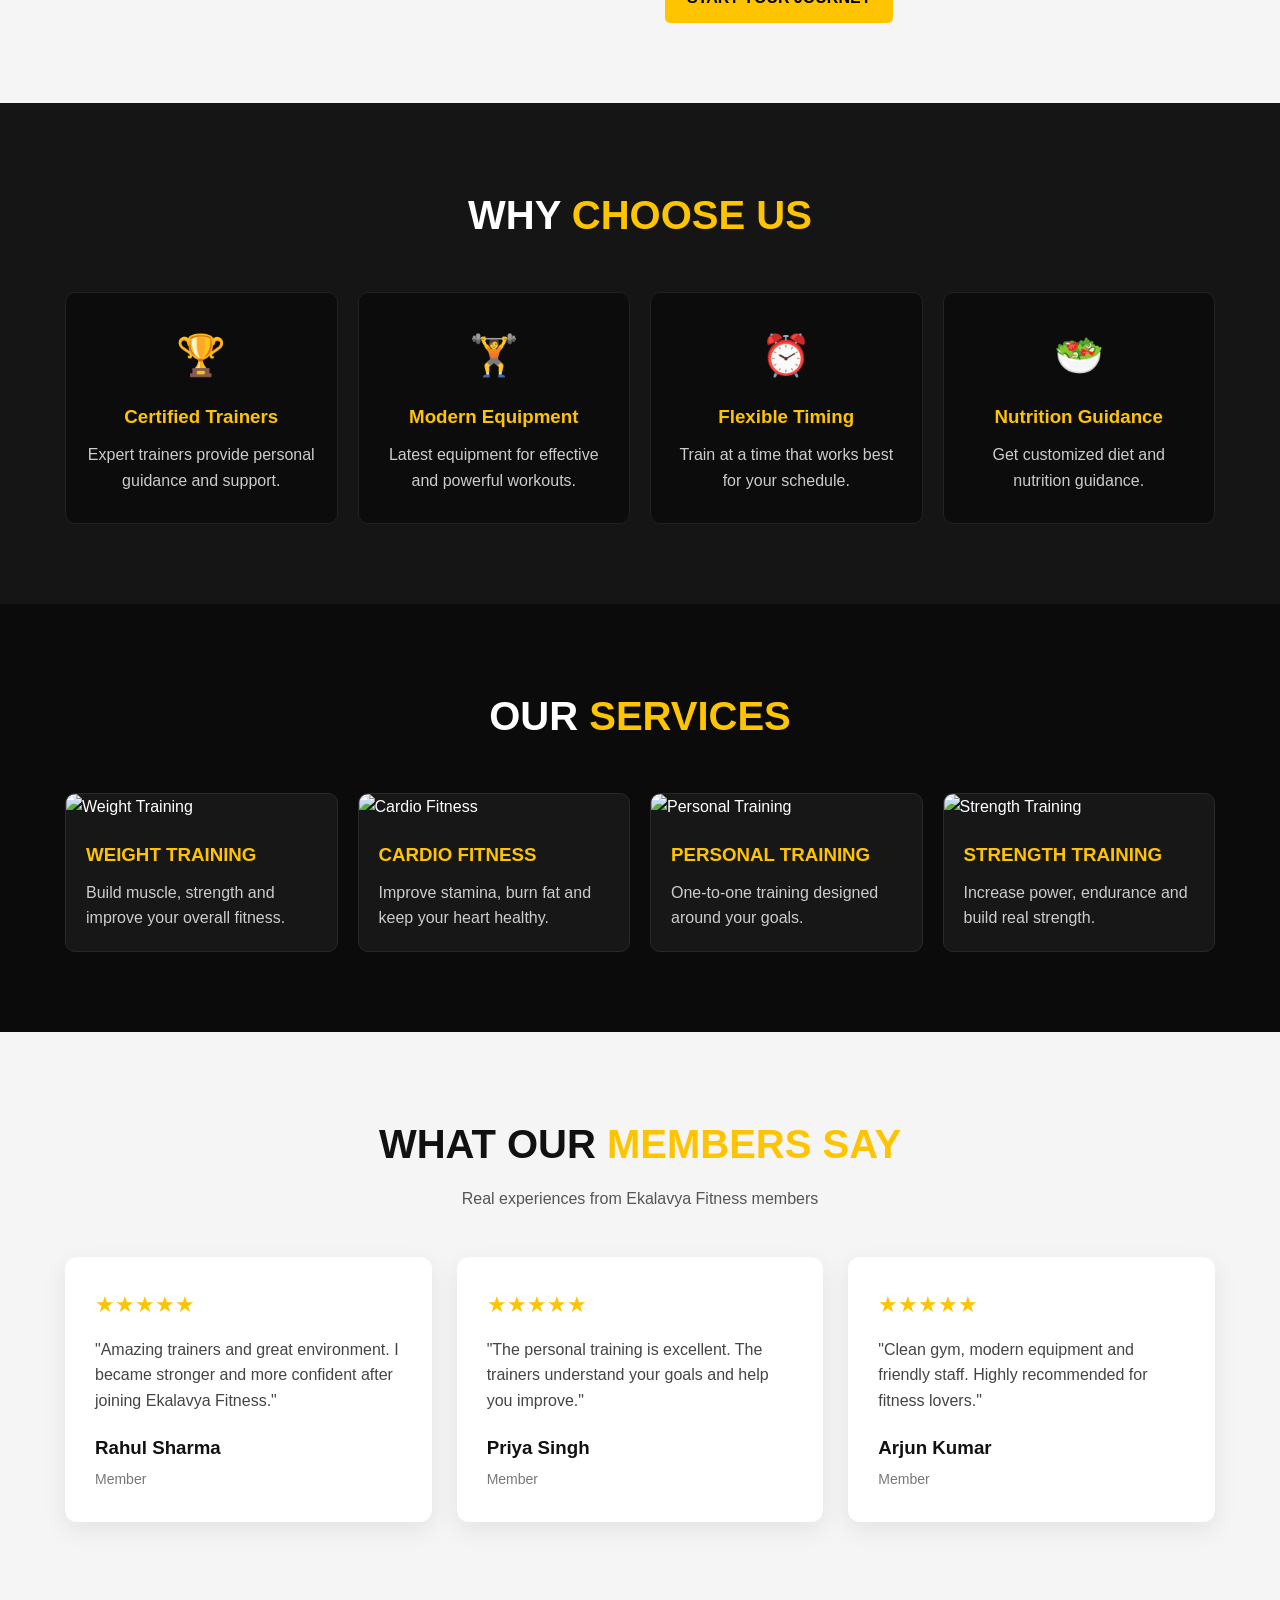
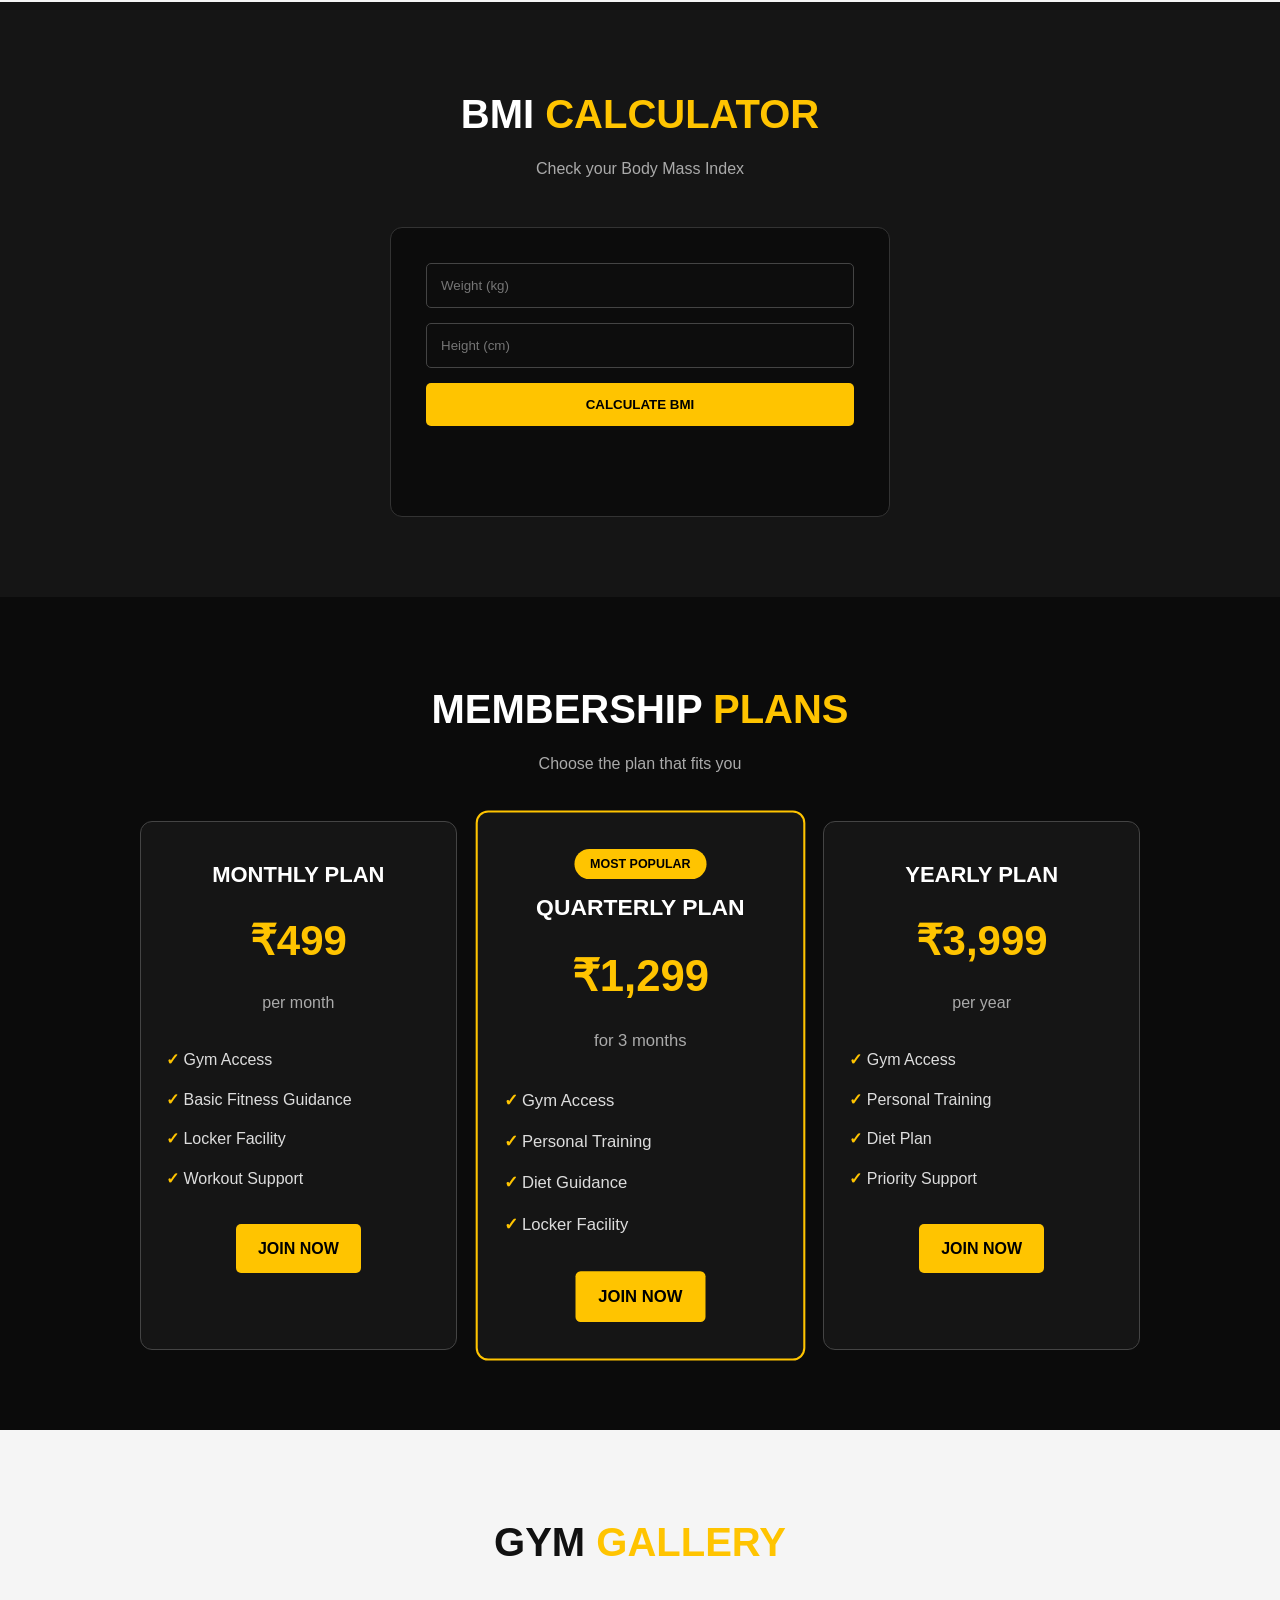
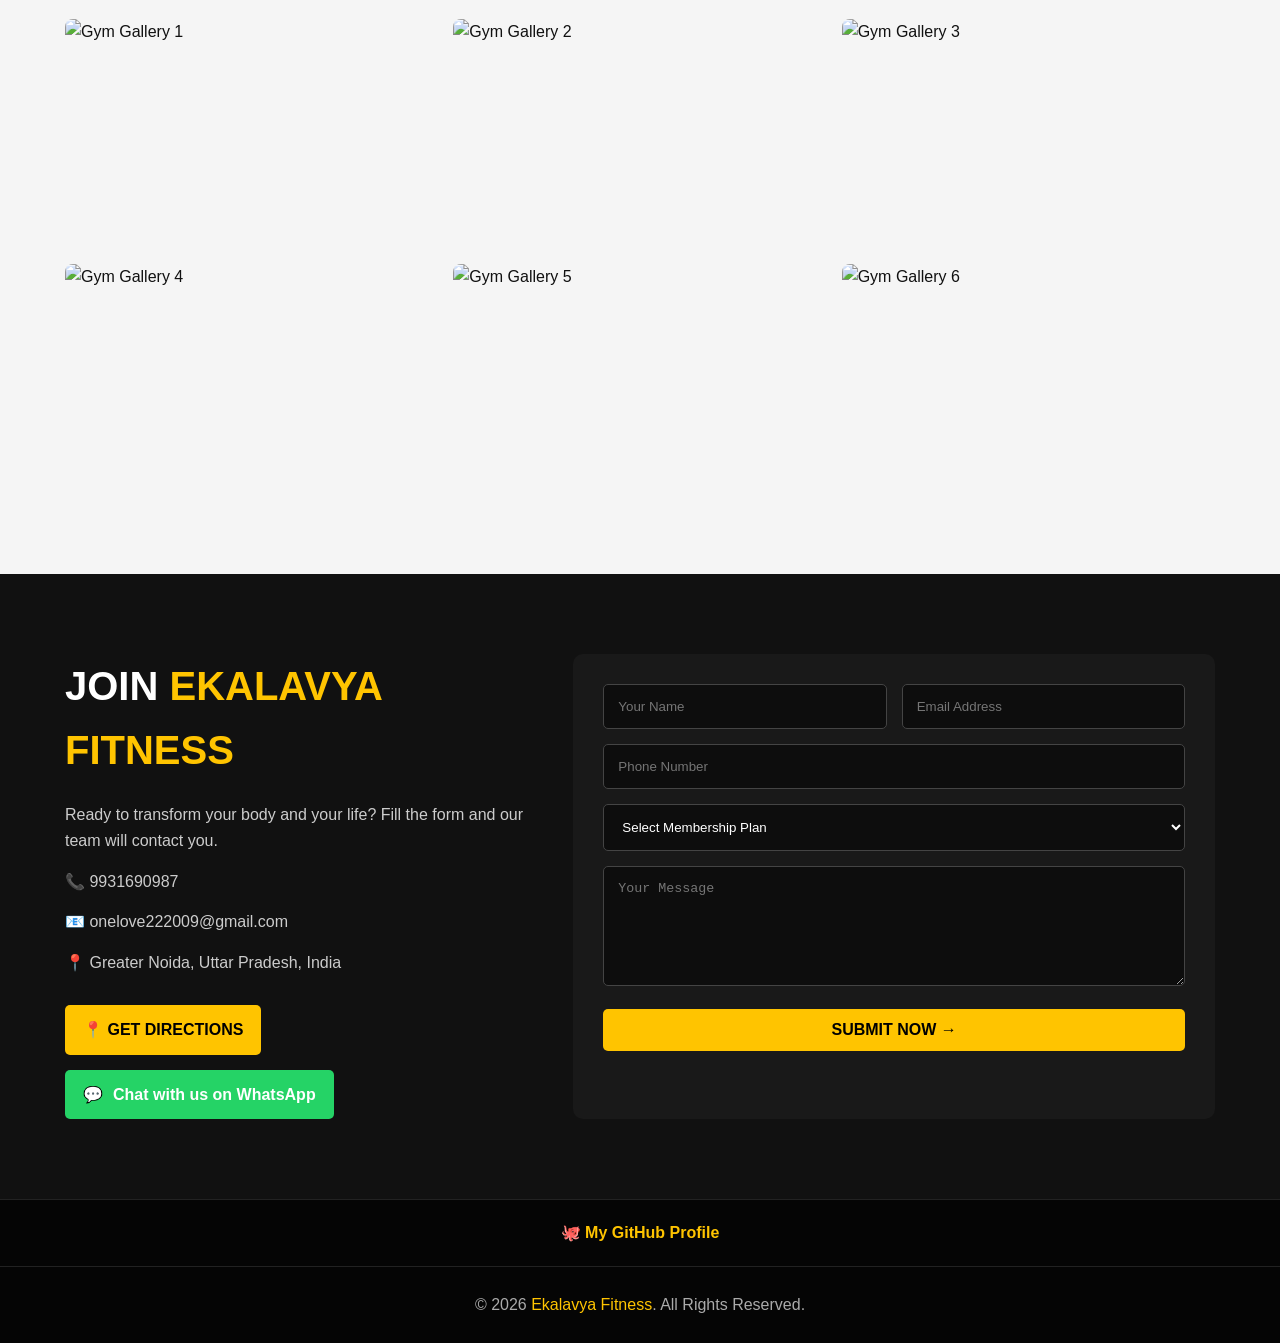
==== commit 9adbcf11: "kjg" ====
--- a/index.html
+++ b/index.html
@@ -1,5 +1,6 @@
 <!DOCTYPE html>
 <html lang="en">
+
 <head>
   <meta charset="UTF-8">
   <meta name="viewport" content="width=device-width, initial-scale=1.0">
@@ -21,7 +22,10 @@
       line-height: 1.6;
     }
 
-    /* NAVBAR */
+    /* =========================
+       NAVBAR
+    ========================= */
+
     header {
       position: sticky;
       top: 0;
@@ -37,6 +41,7 @@
       display: flex;
       align-items: center;
       justify-content: space-between;
+      position: relative;
     }
 
     .logo {
@@ -56,6 +61,7 @@
       display: flex;
       list-style: none;
       gap: 25px;
+      align-items: center;
     }
 
     nav ul a {
@@ -63,10 +69,15 @@
       text-decoration: none;
       font-weight: bold;
       font-size: 14px;
+      transition: 0.3s;
     }
 
     nav ul a:hover {
       color: #ffc400;
+    }
+
+    .github-nav {
+      color: #ffc400 !important;
     }
 
     .nav-btn,
@@ -80,6 +91,7 @@
       text-decoration: none;
       cursor: pointer;
       display: inline-block;
+      transition: 0.3s;
     }
 
     .nav-btn:hover,
@@ -88,14 +100,29 @@
       transform: translateY(-2px);
     }
 
-    /* HERO */
+    .menu-btn {
+      display: none;
+      background: transparent;
+      border: none;
+      color: white;
+      font-size: 28px;
+      cursor: pointer;
+    }
+
+
+    /* =========================
+       HERO
+    ========================= */
+
     .hero {
       min-height: 650px;
       display: flex;
       align-items: center;
+
       background:
-        linear-gradient(90deg, rgba(0,0,0,.95), rgba(0,0,0,.35)),
+        linear-gradient(90deg, rgba(0, 0, 0, .95), rgba(0, 0, 0, .35)),
         url("https://images.unsplash.com/photo-1581009146145-b5ef050c2e1e?auto=format&fit=crop&w=1600&q=80");
+
       background-size: cover;
       background-position: center;
     }
@@ -126,7 +153,23 @@
       color: #ddd;
     }
 
-    /* STATS */
+    .hero-badge {
+      display: inline-block;
+      margin: 20px 0;
+      padding: 10px 18px;
+      border: 1px solid #ffc400;
+      border-radius: 30px;
+      color: #ffc400;
+      font-size: 14px;
+      font-weight: bold;
+      background: rgba(0, 0, 0, .5);
+    }
+
+
+    /* =========================
+       STATS
+    ========================= */
+
     .stats {
       background: #111;
       display: grid;
@@ -136,6 +179,7 @@
       position: relative;
       border-radius: 8px;
       padding: 25px;
+      box-shadow: 0 10px 30px rgba(0, 0, 0, .4);
     }
 
     .stat {
@@ -152,7 +196,11 @@
       font-size: 25px;
     }
 
-    /* GENERAL */
+
+    /* =========================
+       GENERAL
+    ========================= */
+
     section {
       padding: 80px 25px;
     }
@@ -176,7 +224,16 @@
       color: #ffc400;
     }
 
-    /* ABOUT */
+    .section-title p {
+      color: #aaa;
+      margin-top: 10px;
+    }
+
+
+    /* =========================
+       ABOUT
+    ========================= */
+
     .about {
       background: #f5f5f5;
       color: #111;
@@ -208,7 +265,78 @@
       margin-bottom: 20px;
     }
 
-    /* SERVICES */
+    .about-info {
+      display: grid;
+      grid-template-columns: repeat(3, 1fr);
+      gap: 15px;
+      margin: 25px 0;
+    }
+
+    .about-info div {
+      background: #fff;
+      padding: 15px;
+      border-radius: 8px;
+      border-left: 4px solid #ffc400;
+    }
+
+    .about-info strong {
+      display: block;
+      margin-bottom: 5px;
+    }
+
+    .about-info span {
+      color: #555;
+      font-size: 14px;
+    }
+
+
+    /* =========================
+       WHY US
+    ========================= */
+
+    .why {
+      background: #151515;
+    }
+
+    .why-grid {
+      display: grid;
+      grid-template-columns: repeat(4, 1fr);
+      gap: 20px;
+    }
+
+    .why-card {
+      padding: 30px 20px;
+      background: #0c0c0c;
+      border-radius: 10px;
+      text-align: center;
+      border: 1px solid #222;
+      transition: .3s;
+    }
+
+    .why-card:hover {
+      transform: translateY(-8px);
+      border-color: #ffc400;
+    }
+
+    .why-card .icon {
+      font-size: 40px;
+      margin-bottom: 15px;
+    }
+
+    .why-card h3 {
+      color: #ffc400;
+      margin-bottom: 10px;
+    }
+
+    .why-card p {
+      color: #ccc;
+    }
+
+
+    /* =========================
+       SERVICES
+    ========================= */
+
     .services {
       background: #0b0b0b;
     }
@@ -246,35 +374,117 @@
       color: #ffc400;
       margin-bottom: 10px;
     }
-  
-    /* WHY US */
-    .why {
+
+    .service p {
+      color: #ccc;
+    }
+
+
+    /* =========================
+       TESTIMONIALS
+    ========================= */
+
+    .testimonials {
+      background: #f5f5f5;
+      color: #111;
+    }
+
+    .testimonials .section-title p {
+      color: #555;
+    }
+
+    .testimonial-grid {
+      max-width: 1150px;
+      margin: auto;
+      display: grid;
+      grid-template-columns: repeat(3, 1fr);
+      gap: 25px;
+    }
+
+    .testimonial-card {
+      background: white;
+      padding: 30px;
+      border-radius: 12px;
+      box-shadow: 0 8px 25px rgba(0, 0, 0, .08);
+      transition: .3s;
+    }
+
+    .testimonial-card:hover {
+      transform: translateY(-6px);
+    }
+
+    .stars {
+      color: #ffc400;
+      font-size: 22px;
+      margin-bottom: 15px;
+    }
+
+    .testimonial-card p {
+      color: #444;
+      margin-bottom: 20px;
+    }
+
+    .testimonial-card h3 {
+      margin-bottom: 3px;
+    }
+
+    .testimonial-card span {
+      color: #777;
+      font-size: 14px;
+    }
+
+
+    /* =========================
+       BMI CALCULATOR
+    ========================= */
+
+    .bmi-section {
       background: #151515;
     }
 
-    .why-grid {
-      display: grid;
-      grid-template-columns: repeat(4, 1fr);
-      gap: 20px;
-    }
-
-    .why-card {
-      padding: 30px 20px;
+    .bmi-box {
+      max-width: 500px;
+      margin: auto;
       background: #0c0c0c;
-      border-radius: 10px;
+      padding: 35px;
+      border-radius: 12px;
+      border: 1px solid #333;
       text-align: center;
     }
 
-    .why-card .icon {
-      font-size: 40px;
+    .bmi-box input {
       margin-bottom: 15px;
     }
 
-    .why-card h3 {
+    .bmi-box button {
+      width: 100%;
+      padding: 14px;
+      border: none;
+      border-radius: 5px;
+      background: #ffc400;
+      color: #000;
+      font-weight: bold;
+      cursor: pointer;
+      transition: .3s;
+    }
+
+    .bmi-box button:hover {
+      background: white;
+    }
+
+    #bmiResult {
+      margin-top: 25px;
+      font-size: 20px;
+      font-weight: bold;
       color: #ffc400;
-    }
-    
-    /* PRICING */
+      min-height: 30px;
+    }
+
+
+    /* =========================
+       PRICING
+    ========================= */
+
     .pricing {
       background: #0b0b0b;
     }
@@ -296,9 +506,18 @@
       transition: .3s;
     }
 
+    .price-card:hover {
+      transform: translateY(-8px);
+      border-color: #ffc400;
+    }
+
     .price-card.popular {
       border: 2px solid #ffc400;
       transform: scale(1.04);
+    }
+
+    .price-card.popular:hover {
+      transform: scale(1.04) translateY(-8px);
     }
 
     .popular-label {
@@ -323,6 +542,10 @@
       margin: 15px 0;
     }
 
+    .price-card > p {
+      color: #aaa;
+    }
+
     .price-card ul {
       list-style: none;
       text-align: left;
@@ -340,7 +563,11 @@
       font-weight: bold;
     }
 
-    /* GALLERY */
+
+    /* =========================
+       GALLERY
+    ========================= */
+
     .gallery {
       background: #f5f5f5;
       color: #111;
@@ -364,7 +591,11 @@
       transform: scale(1.03);
     }
 
-    /* CONTACT */
+
+    /* =========================
+       CONTACT
+    ========================= */
+
     .contact {
       background: #111;
     }
@@ -430,7 +661,69 @@
       font-size: 16px;
     }
 
-    /* FOOTER */
+    .map-button {
+      display: inline-block;
+      margin-top: 15px;
+      padding: 12px 18px;
+      background: #ffc400;
+      color: #000;
+      text-decoration: none;
+      border-radius: 5px;
+      font-weight: bold;
+      transition: .3s;
+    }
+
+    .map-button:hover {
+      background: white;
+    }
+
+    .whatsapp-contact {
+      display: flex;
+      align-items: center;
+      gap: 10px;
+      margin-top: 15px;
+      padding: 12px 18px;
+      width: fit-content;
+      background: #25D366;
+      color: white;
+      text-decoration: none;
+      border-radius: 5px;
+      font-weight: bold;
+      transition: .3s;
+    }
+
+    .whatsapp-contact:hover {
+      transform: translateY(-2px);
+    }
+
+
+    /* =========================
+       GITHUB
+    ========================= */
+
+    .github-link {
+      background: #050505;
+      text-align: center;
+      padding: 20px;
+      border-top: 1px solid #222;
+    }
+
+    .github-link a {
+      color: #ffc400;
+      text-decoration: none;
+      font-weight: bold;
+      transition: .3s;
+    }
+
+    .github-link a:hover {
+      color: white;
+    }
+
+
+    /* =========================
+       FOOTER
+    ========================= */
+
     footer {
       background: #050505;
       text-align: center;
@@ -443,14 +736,21 @@
       color: #ffc400;
     }
 
-    /* MOBILE */
-    @media (max-width: 900px) {
+
+    /* =========================
+       MOBILE / TABLET
+    ========================= */
+
+    @media (max-width: 1000px) {
 
       nav ul {
-        display: none;
-      }
-
-      .stats,
+        gap: 15px;
+      }
+
+      nav ul a {
+        font-size: 12px;
+      }
+
       .service-grid,
       .why-grid {
         grid-template-columns: repeat(2, 1fr);
@@ -463,105 +763,246 @@
 
       .price-grid {
         grid-template-columns: 1fr;
+        max-width: 500px;
       }
 
       .price-card.popular {
         transform: none;
       }
-    }
-
-    @media (max-width: 600px) {
+
+      .price-card.popular:hover {
+        transform: translateY(-8px);
+      }
+
+      .testimonial-grid {
+        grid-template-columns: 1fr;
+        max-width: 600px;
+      }
+    }
+
+
+    @media (max-width: 900px) {
+
+      nav ul {
+        display: none;
+      }
+
+      .menu-btn {
+        display: block;
+      }
 
       .nav-btn {
         display: none;
       }
 
+      .stats {
+        grid-template-columns: repeat(2, 1fr);
+        margin-left: 20px;
+        margin-right: 20px;
+      }
+
+      .stat:nth-child(2) {
+        border-right: none;
+      }
+
+      .stat:nth-child(1),
+      .stat:nth-child(2) {
+        padding-bottom: 15px;
+      }
+
+      .stat:nth-child(3),
+      .stat:nth-child(4) {
+        padding-top: 15px;
+      }
+    }
+
+
+    @media (max-width: 600px) {
+
       .hero {
         min-height: 600px;
       }
 
-      .stats,
+      .hero h1 {
+        font-size: 48px;
+      }
+
+      .hero-badge {
+        font-size: 11px;
+        padding: 8px 12px;
+      }
+
+      section {
+        padding: 55px 18px;
+      }
+
+      .stats {
+        grid-template-columns: 1fr;
+        margin-top: 0;
+        border-radius: 0;
+        margin-left: 0;
+        margin-right: 0;
+      }
+
+      .stat {
+        border-right: none;
+        border-bottom: 1px solid #333;
+        padding: 15px !important;
+      }
+
+      .stat:last-child {
+        border-bottom: none;
+      }
+
       .service-grid,
       .why-grid,
       .gallery-grid {
         grid-template-columns: 1fr;
       }
 
-      .stat {
-        border-right: none;
-        border-bottom: 1px solid #333;
-        padding: 15px;
-      }
-
       .form-row {
         grid-template-columns: 1fr;
-      }
-
-      .hero h1 {
-        font-size: 48px;
-      }
-
-      section {
-        padding: 55px 18px;
+        gap: 0;
+      }
+
+      .about-info {
+        grid-template-columns: 1fr;
+      }
+
+      .section-title h2 {
+        font-size: 32px;
+      }
+
+      .about h2,
+      .contact-info h2 {
+        font-size: 32px;
+      }
+
+      .bmi-box {
+        padding: 25px 18px;
+      }
+
+      form {
+        padding: 20px;
       }
     }
   </style>
 </head>
 
+
 <body>
 
-  <!-- NAVBAR -->
+  <!-- =========================
+       NAVBAR
+  ========================= -->
+
   <header>
     <nav>
+
       <div class="logo">
         🏋️ EKALAVYA
         <span>FITNESS</span>
       </div>
 
       <ul id="mobileMenu">
-        <li><a href="#home">HOME</a></li>
-        <li><a href="#about">ABOUT</a></li>
-        <li><a href="#services">SERVICES</a></li>
-        <li><a href="#pricing">PRICING</a></li>
-        <li><a href="#gallery">GALLERY</a></li>
-        <li><a href="#contact">CONTACT</a></li>
+
         <li>
-  <a href="https://github.com/ekal9931690987-wq" target="_blank" class="github-nav">
-    GITHUB ↗
-  </a>
-</li>
+          <a href="#home">HOME</a>
+        </li>
+
+        <li>
+          <a href="#about">ABOUT</a>
+        </li>
+
+        <li>
+          <a href="#services">SERVICES</a>
+        </li>
+
+        <li>
+          <a href="#pricing">PRICING</a>
+        </li>
+
+        <li>
+          <a href="#gallery">GALLERY</a>
+        </li>
+
+        <li>
+          <a href="#testimonials">REVIEWS</a>
+        </li>
+
+        <li>
+          <a href="#bmi">BMI</a>
+        </li>
+
+        <li>
+          <a href="#contact">CONTACT</a>
+        </li>
+
+        <li>
+          <a
+            href="https://github.com/ekal9931690987-wq"
+            target="_blank"
+            class="github-nav">
+            GITHUB ↗
+          </a>
+        </li>
+
       </ul>
 
-      <a href="#contact" class="nav-btn">JOIN NOW</a>
-      <button class="menu-btn" id="menuButton" onclick="toggleMenu()">☰</button>
+      <a href="#contact" class="nav-btn">
+        JOIN NOW
+      </a>
+
+      <button
+        class="menu-btn"
+        id="menuButton"
+        onclick="toggleMenu()">
+        ☰
+      </button>
+
     </nav>
   </header>
 
 
-  <!-- HERO -->
+  <!-- =========================
+       HERO
+  ========================= -->
+
   <section class="hero" id="home">
+
     <div class="hero-content">
 
       <h1>
         TRANSFORM<br>
         YOUR BODY,<br>
-        <span>TRANSFORM<br>YOUR LIFE</span>
+        <span>
+          TRANSFORM<br>
+          YOUR LIFE
+        </span>
       </h1>
-       <div class="hero-badge">
-  📍 GREATER NOIDA &nbsp; | &nbsp; 🏋️ OPENING 15 AUGUST
-</div>
+
+      <div class="hero-badge">
+        📍 GREATER NOIDA &nbsp; | &nbsp; 🏋️ OPENING 15 AUGUST
+      </div>
+
       <p>
         Join Ekalavya Fitness and start your journey
         towards a stronger, healthier and better you.
       </p>
 
-      <a href="#pricing" class="btn">JOIN NOW →</a>
+      <a href="#pricing" class="btn">
+        JOIN NOW →
+      </a>
 
     </div>
+
   </section>
 
 
-  <!-- STATS -->
+  <!-- =========================
+       STATS
+  ========================= -->
+
   <div class="stats">
 
     <div class="stat">
@@ -587,7 +1028,10 @@
   </div>
 
 
-  <!-- ABOUT -->
+  <!-- =========================
+       ABOUT
+  ========================= -->
+
   <section class="about" id="about">
 
     <div class="container about-grid">
@@ -597,48 +1041,53 @@
         alt="Ekalavya Fitness Gym">
 
       <div>
+
         <h2>
-  WELCOME TO <span>EKALAVYA FITNESS</span>
-</h2>
-
-<p>
-  Located in Greater Noida, Ekalavya Fitness is built
-  for people who are ready to become stronger, healthier
-  and more confident.
-</p>
-
-<p>
-  We believe fitness is not just about lifting weights.
-  It's about discipline, consistency and building a
-  stronger version of yourself every day.
-</p>
-
-<p>
-  From weight training and cardio to strength training,
-  personal training and nutrition guidance, we provide
-  everything you need to work towards your fitness goals.
-</p>
-
-<div class="about-info">
-  <div>
-    <strong>📍 Location</strong>
-    <span>Greater Noida</span>
-  </div>
-
-  <div>
-    <strong>📅 Since</strong>
-    <span>15 August</span>
-  </div>
-
-  <div>
-    <strong>💪 Focus</strong>
-    <span>Strength & Fitness</span>
-  </div>
-</div>
-
-<a href="#contact" class="btn">START YOUR JOURNEY</a>
-
-        <a href="#contact" class="btn">START YOUR JOURNEY</a>
+          WELCOME TO
+          <span>EKALAVYA FITNESS</span>
+        </h2>
+
+        <p>
+          Located in Greater Noida, Ekalavya Fitness is built
+          for people who are ready to become stronger, healthier
+          and more confident.
+        </p>
+
+        <p>
+          We believe fitness is not just about lifting weights.
+          It's about discipline, consistency and building a
+          stronger version of yourself every day.
+        </p>
+
+        <p>
+          From weight training and cardio to strength training,
+          personal training and nutrition guidance, we provide
+          everything you need to work towards your fitness goals.
+        </p>
+
+        <div class="about-info">
+
+          <div>
+            <strong>📍 Location</strong>
+            <span>Greater Noida</span>
+          </div>
+
+          <div>
+            <strong>📅 Since</strong>
+            <span>15 August</span>
+          </div>
+
+          <div>
+            <strong>💪 Focus</strong>
+            <span>Strength & Fitness</span>
+          </div>
+
+        </div>
+
+        <a href="#contact" class="btn">
+          START YOUR JOURNEY
+        </a>
+
       </div>
 
     </div>
@@ -646,39 +1095,88 @@
   </section>
 
 
-  <!-- WHY CHOOSE US -->
+  <!-- =========================
+       WHY CHOOSE US
+  ========================= -->
+
   <section class="why">
 
     <div class="container">
 
       <div class="section-title">
-        <h2>WHY <span>CHOOSE US</span></h2>
+        <h2>
+          WHY
+          <span>CHOOSE US</span>
+        </h2>
       </div>
 
       <div class="why-grid">
 
         <div class="why-card">
-          <div class="icon">🏆</div>
-          <h3>Certified Trainers</h3>
-          <p>Expert trainers provide personal guidance and support.</p>
+
+          <div class="icon">
+            🏆
+          </div>
+
+          <h3>
+            Certified Trainers
+          </h3>
+
+          <p>
+            Expert trainers provide personal guidance and support.
+          </p>
+
         </div>
 
+
         <div class="why-card">
-          <div class="icon">🏋️</div>
-          <h3>Modern Equipment</h3>
-          <p>Latest equipment for effective and powerful workouts.</p>
+
+          <div class="icon">
+            🏋️
+          </div>
+
+          <h3>
+            Modern Equipment
+          </h3>
+
+          <p>
+            Latest equipment for effective and powerful workouts.
+          </p>
+
         </div>
 
+
         <div class="why-card">
-          <div class="icon">⏰</div>
-          <h3>Flexible Timing</h3>
-          <p>Train at a time that works best for your schedule.</p>
+
+          <div class="icon">
+            ⏰
+          </div>
+
+          <h3>
+            Flexible Timing
+          </h3>
+
+          <p>
+            Train at a time that works best for your schedule.
+          </p>
+
         </div>
 
+
         <div class="why-card">
-          <div class="icon">🥗</div>
-          <h3>Nutrition Guidance</h3>
-          <p>Get customized diet and nutrition guidance.</p>
+
+          <div class="icon">
+            🥗
+          </div>
+
+          <h3>
+            Nutrition Guidance
+          </h3>
+
+          <p>
+            Get customized diet and nutrition guidance.
+          </p>
+
         </div>
 
       </div>
@@ -688,192 +1186,469 @@
   </section>
 
 
-  <!-- SERVICES -->
+  <!-- =========================
+       SERVICES
+  ========================= -->
+
   <section class="services" id="services">
 
     <div class="container">
 
       <div class="section-title">
-        <h2>OUR <span>SERVICES</span></h2>
+
+        <h2>
+          OUR
+          <span>SERVICES</span>
+        </h2>
+
       </div>
 
+
       <div class="service-grid">
 
+
         <div class="service">
-          <img src="https://images.unsplash.com/photo-1583454110551-21f2fa2afe61?auto=format&fit=crop&w=800&q=80">
+
+          <img
+            src="https://images.unsplash.com/photo-1583454110551-21f2fa2afe61?auto=format&fit=crop&w=800&q=80"
+            alt="Weight Training">
+
           <div class="service-content">
-            <h3>WEIGHT TRAINING</h3>
-            <p>Build muscle, strength and improve your overall fitness.</p>
+
+            <h3>
+              WEIGHT TRAINING
+            </h3>
+
+            <p>
+              Build muscle, strength and improve your overall fitness.
+            </p>
+
           </div>
+
         </div>
 
+
         <div class="service">
-          <img src="https://images.unsplash.com/photo-1538805060514-97d9cc17730c?auto=format&fit=crop&w=800&q=80">
+
+          <img
+            src="https://images.unsplash.com/photo-1538805060514-97d9cc17730c?auto=format&fit=crop&w=800&q=80"
+            alt="Cardio Fitness">
+
           <div class="service-content">
-            <h3>CARDIO FITNESS</h3>
-            <p>Improve stamina, burn fat and keep your heart healthy.</p>
+
+            <h3>
+              CARDIO FITNESS
+            </h3>
+
+            <p>
+              Improve stamina, burn fat and keep your heart healthy.
+            </p>
+
           </div>
+
         </div>
 
+
         <div class="service">
-          <img src="https://images.unsplash.com/photo-1571019613454-1cb2f99b2d8b?auto=format&fit=crop&w=800&q=80">
+
+          <img
+            src="https://images.unsplash.com/photo-1571019613454-1cb2f99b2d8b?auto=format&fit=crop&w=800&q=80"
+            alt="Personal Training">
+
           <div class="service-content">
-            <h3>PERSONAL TRAINING</h3>
-            <p>One-to-one training designed around your goals.</p>
+
+            <h3>
+              PERSONAL TRAINING
+            </h3>
+
+            <p>
+              One-to-one training designed around your goals.
+            </p>
+
           </div>
+
         </div>
 
+
         <div class="service">
-          <img src="https://images.unsplash.com/photo-1581009146145-b5ef050c2e1e?auto=format&fit=crop&w=800&q=80">
+
+          <img
+            src="https://images.unsplash.com/photo-1581009146145-b5ef050c2e1e?auto=format&fit=crop&w=800&q=80"
+            alt="Strength Training">
+
           <div class="service-content">
-            <h3>STRENGTH TRAINING</h3>
-            <p>Increase power, endurance and build real strength.</p>
+
+            <h3>
+              STRENGTH TRAINING
+            </h3>
+
+            <p>
+              Increase power, endurance and build real strength.
+            </p>
+
           </div>
+
         </div>
 
+
       </div>
 
     </div>
 
   </section>
 
- <!-- TESTIMONIALS -->
-
-<section class="testimonials" id="testimonials">
-
-  <div class="section-title">
-    <h2>WHAT OUR <span>MEMBERS SAY</span></h2>
-    <p>Real experiences from Ekalavya Fitness members</p>
-  </div>
-
-  <div class="testimonial-grid">
-
-    <div class="testimonial-card">
-      <div class="stars">★★★★★</div>
-      <p>"Amazing trainers and great environment. I became stronger and more confident after joining Ekalavya Fitness."</p>
-      <h3>Rahul Sharma</h3>
-      <span>Member</span>
+
+  <!-- =========================
+       TESTIMONIALS
+  ========================= -->
+
+  <section class="testimonials" id="testimonials">
+
+    <div class="section-title">
+
+      <h2>
+        WHAT OUR
+        <span>MEMBERS SAY</span>
+      </h2>
+
+      <p>
+        Real experiences from Ekalavya Fitness members
+      </p>
+
     </div>
 
-    <div class="testimonial-card">
-      <div class="stars">★★★★★</div>
-      <p>"The personal training is excellent. The trainers understand your goals and help you improve."</p>
-      <h3>Priya Singh</h3>
-      <span>Member</span>
+
+    <div class="testimonial-grid">
+
+
+      <div class="testimonial-card">
+
+        <div class="stars">
+          ★★★★★
+        </div>
+
+        <p>
+          "Amazing trainers and great environment.
+          I became stronger and more confident after
+          joining Ekalavya Fitness."
+        </p>
+
+        <h3>
+          Rahul Sharma
+        </h3>
+
+        <span>
+          Member
+        </span>
+
+      </div>
+
+
+      <div class="testimonial-card">
+
+        <div class="stars">
+          ★★★★★
+        </div>
+
+        <p>
+          "The personal training is excellent.
+          The trainers understand your goals and
+          help you improve."
+        </p>
+
+        <h3>
+          Priya Singh
+        </h3>
+
+        <span>
+          Member
+        </span>
+
+      </div>
+
+
+      <div class="testimonial-card">
+
+        <div class="stars">
+          ★★★★★
+        </div>
+
+        <p>
+          "Clean gym, modern equipment and friendly staff.
+          Highly recommended for fitness lovers."
+        </p>
+
+        <h3>
+          Arjun Kumar
+        </h3>
+
+        <span>
+          Member
+        </span>
+
+      </div>
+
+
     </div>
 
-    <div class="testimonial-card">
-      <div class="stars">★★★★★</div>
-      <p>"Clean gym, modern equipment and friendly staff. Highly recommended for fitness lovers."</p>
-      <h3>Arjun Kumar</h3>
-      <span>Member</span>
+  </section>
+
+
+  <!-- =========================
+       BMI CALCULATOR
+  ========================= -->
+
+  <section class="bmi-section" id="bmi">
+
+    <div class="section-title">
+
+      <h2>
+        BMI
+        <span>CALCULATOR</span>
+      </h2>
+
+      <p>
+        Check your Body Mass Index
+      </p>
+
     </div>
 
-  </div>
-
-</section>
-
-<!-- BMI CALCULATOR -->
-<section class="bmi-section" id="bmi">
-
-    <div class="section-title">
-        <h2>BMI <span>CALCULATOR</span></h2>
-        <p>Check your Body Mass Index</p>
+
+    <div class="bmi-box">
+
+      <input
+        type="number"
+        id="bmiWeight"
+        placeholder="Weight (kg)"
+        min="1">
+
+      <input
+        type="number"
+        id="bmiHeight"
+        placeholder="Height (cm)"
+        min="1">
+
+      <button
+        type="button"
+        onclick="calculateBMI()">
+        CALCULATE BMI
+      </button>
+
+      <div id="bmiResult"></div>
+
     </div>
 
-    <div class="bmi-box">
-
-        <input type="number" id="bmiWeight" placeholder="Weight (kg)">
-
-        <input type="number" id="bmiHeight" placeholder="Height (cm)">
-
-        <button type="button" onclick="calculateBMI()">
-            CALCULATE BMI
-        </button>
-
-        <div id="bmiResult"></div>
+  </section>
+
+
+  <!-- =========================
+       PRICING
+  ========================= -->
+
+  <section class="pricing" id="pricing">
+
+    <div class="container">
+
+      <div class="section-title">
+
+        <h2>
+          MEMBERSHIP
+          <span>PLANS</span>
+        </h2>
+
+        <p>
+          Choose the plan that fits you
+        </p>
+
+      </div>
+
+
+      <div class="price-grid">
+
+
+        <!-- MONTHLY -->
+
+        <div class="price-card">
+
+          <h3>
+            MONTHLY PLAN
+          </h3>
+
+          <div class="price">
+            ₹499
+          </div>
+
+          <p>
+            per month
+          </p>
+
+          <ul>
+
+            <li>
+              Gym Access
+            </li>
+
+            <li>
+              Basic Fitness Guidance
+            </li>
+
+            <li>
+              Locker Facility
+            </li>
+
+            <li>
+              Workout Support
+            </li>
+
+          </ul>
+
+          <a href="#contact" class="btn">
+            JOIN NOW
+          </a>
+
+        </div>
+
+
+        <!-- QUARTERLY -->
+
+        <div class="price-card popular">
+
+          <div class="popular-label">
+            MOST POPULAR
+          </div>
+
+          <h3>
+            QUARTERLY PLAN
+          </h3>
+
+          <div class="price">
+            ₹1,299
+          </div>
+
+          <p>
+            for 3 months
+          </p>
+
+          <ul>
+
+            <li>
+              Gym Access
+            </li>
+
+            <li>
+              Personal Training
+            </li>
+
+            <li>
+              Diet Guidance
+            </li>
+
+            <li>
+              Locker Facility
+            </li>
+
+          </ul>
+
+          <a href="#contact" class="btn">
+            JOIN NOW
+          </a>
+
+        </div>
+
+
+        <!-- YEARLY -->
+
+        <div class="price-card">
+
+          <h3>
+            YEARLY PLAN
+          </h3>
+
+          <div class="price">
+            ₹3,999
+          </div>
+
+          <p>
+            per year
+          </p>
+
+          <ul>
+
+            <li>
+              Gym Access
+            </li>
+
+            <li>
+              Personal Training
+            </li>
+
+            <li>
+              Diet Plan
+            </li>
+
+            <li>
+              Priority Support
+            </li>
+
+          </ul>
+
+          <a href="#contact" class="btn">
+            JOIN NOW
+          </a>
+
+        </div>
+
+
+      </div>
 
     </div>
 
-</section>
-
-<!-- PRICING -->
-<section class="pricing" id="pricing">
-  <!-- PRICING -->
-  <section class="pricing" id="pricing">
+  </section>
+
+
+  <!-- =========================
+       GALLERY
+  ========================= -->
+
+  <section class="gallery" id="gallery">
 
     <div class="container">
 
       <div class="section-title">
-        <h2>MEMBERSHIP <span>PLANS</span></h2>
-        <p>Choose the plan that fits you</p>
+
+        <h2>
+          GYM
+          <span>GALLERY</span>
+        </h2>
+
       </div>
 
-      <div class="price-grid">
-
-        <!-- MONTHLY -->
-        <div class="price-card">
-
-          <h3>MONTHLY PLAN</h3>
-
-          <div class="price">₹499</div>
-
-          <p>per month</p>
-
-          <ul>
-            <li>Gym Access</li>
-            <li>Basic Fitness Guidance</li>
-            <li>Locker Facility</li>
-            <li>Workout Support</li>
-          </ul>
-
-          <a href="#contact" class="btn">JOIN NOW</a>
-
-        </div>
-
-
-        <!-- QUARTERLY -->
-        <div class="price-card popular">
-
-          <div class="popular-label">MOST POPULAR</div>
-
-          <h3>QUARTERLY PLAN</h3>
-
-          <div class="price">₹1,299</div>
-
-          <p>for 3 months</p>
-
-          <ul>
-            <li>Gym Access</li>
-            <li>Personal Training</li>
-            <li>Diet Guidance</li>
-            <li>Locker Facility</li>
-          </ul>
-
-          <a href="#contact" class="btn">JOIN NOW</a>
-
-        </div>
-
-
-        <!-- YEARLY -->
-        <div class="price-card">
-
-          <h3>YEARLY PLAN</h3>
-
-          <div class="price">₹3,999</div>
-
-          <p>per year</p>
-
-          <ul>
-            <li>Gym Access</li>
-            <li>Personal Training</li>
-            <li>Diet Plan</li>
-            <li>Priority Support</li>
-          </ul>
-
-          <a href="#contact" class="btn">JOIN NOW</a>
-
-        </div>
+
+      <div class="gallery-grid">
+
+        <img
+          src="https://images.unsplash.com/photo-1534438327276-14e5300c3a48?auto=format&fit=crop&w=800&q=80"
+          alt="Gym Gallery 1">
+
+        <img
+          src="https://images.unsplash.com/photo-1576678927484-cc907957088c?auto=format&fit=crop&w=800&q=80"
+          alt="Gym Gallery 2">
+
+        <img
+          src="https://images.unsplash.com/photo-1583454110551-21f2fa2afe61?auto=format&fit=crop&w=800&q=80"
+          alt="Gym Gallery 3">
+
+        <img
+          src="https://images.unsplash.com/photo-1540497077202-7c8a3999166f?auto=format&fit=crop&w=800&q=80"
+          alt="Gym Gallery 4">
+
+        <img
+          src="https://images.unsplash.com/photo-1581009146145-b5ef050c2e1e?auto=format&fit=crop&w=800&q=80"
+          alt="Gym Gallery 5">
+
+        <img
+          src="https://images.unsplash.com/photo-1579758629938-03607ccdbaba?auto=format&fit=crop&w=800&q=80"
+          alt="Gym Gallery 6">
 
       </div>
 
@@ -882,45 +1657,20 @@
   </section>
 
 
-  <!-- GALLERY -->
-  <section class="gallery" id="gallery">
-
-    <div class="container">
-
-      <div class="section-title">
-        <h2>GYM <span>GALLERY</span></h2>
-      </div>
-
-      <div class="gallery-grid">
-
-        <img src="https://images.unsplash.com/photo-1534438327276-14e5300c3a48?auto=format&fit=crop&w=800&q=80">
-
-        <img src="https://images.unsplash.com/photo-1576678927484-cc907957088c?auto=format&fit=crop&w=800&q=80">
-
-        <img src="https://images.unsplash.com/photo-1583454110551-21f2fa2afe61?auto=format&fit=crop&w=800&q=80">
-
-        <img src="https://images.unsplash.com/photo-1540497077202-7c8a3999166f?auto=format&fit=crop&w=800&q=80">
-
-        <img src="https://images.unsplash.com/photo-1581009146145-b5ef050c2e1e?auto=format&fit=crop&w=800&q=80">
-
-        <img src="https://images.unsplash.com/photo-1579758629938-03607ccdbaba?auto=format&fit=crop&w=800&q=80">
-
-      </div>
-
-    </div>
-
-  </section>
-
-
-  <!-- CONTACT -->
+  <!-- =========================
+       CONTACT
+  ========================= -->
+
   <section class="contact" id="contact">
 
     <div class="container contact-grid">
 
+
       <div class="contact-info">
 
         <h2>
-          JOIN <span>EKALAVYA FITNESS</span>
+          JOIN
+          <span>EKALAVYA FITNESS</span>
         </h2>
 
         <p>
@@ -928,32 +1678,52 @@
           Fill the form and our team will contact you.
         </p>
 
-        <p>📞 9931690987</p>
-        <p>📧 onelove222009@gmail.com</p>
-        <p>📍 Greater Noida, Uttar Pradesh, India</p>
-        <a href="https://www.google.com/maps/search/?api=1&query=Ekalavya+Fitness+Greater+Noida"
-   target="_blank"
-   class="map-button">
-  📍 GET DIRECTIONS
-</a>
+        <p>
+          📞 9931690987
+        </p>
+
+        <p>
+          📧 onelove222009@gmail.com
+        </p>
+
+        <p>
+          📍 Greater Noida, Uttar Pradesh, India
+        </p>
+
 
         <a
-  href="https://wa.me/919931690987?text=Hello%20Ekalavya%20Fitness%2C%20I%20want%20to%20know%20about%20membership."
-  target="_blank"
-  class="whatsapp-contact"
->
-  <span>💬</span>
-  Chat with us on WhatsApp
-</a>
+          href="https://www.google.com/maps/search/?api=1&query=Ekalavya+Fitness+Greater+Noida"
+          target="_blank"
+          class="map-button">
+
+          📍 GET DIRECTIONS
+
+        </a>
+
+
+        <a
+          href="https://wa.me/919931690987?text=Hello%20Ekalavya%20Fitness%2C%20I%20want%20to%20know%20about%20membership"
+          target="_blank"
+          class="whatsapp-contact">
+
+          <span>💬</span>
+
+          Chat with us on WhatsApp
+
+        </a>
 
       </div>
 
 
-      <!-- FORMSPREE FORM -->
+      <!-- =========================
+           FORMSPREE FORM
+      ========================= -->
+
       <form
-       id="joinForm" action="https://formspree.io/f/xrpzlobo"
-        method="POST"
-      >
+        id="joinForm"
+        action="https://formspree.io/f/xrpzlobo"
+        method="POST">
+
 
         <div class="form-row">
 
@@ -961,28 +1731,31 @@
             type="text"
             name="name"
             placeholder="Your Name"
-            required
-          >
+            required>
 
           <input
             type="email"
             name="email"
             placeholder="Email Address"
-            required
-          >
+            required>
 
         </div>
+
 
         <input
           type="tel"
           name="phone"
           placeholder="Phone Number"
-          required
-        >
-
-        <select name="plan" required>
-
-          <option value="">Select Membership Plan</option>
+          required>
+
+
+        <select
+          name="plan"
+          required>
+
+          <option value="">
+            Select Membership Plan
+          </option>
 
           <option value="Monthly - ₹499">
             Monthly - ₹499
@@ -998,13 +1771,18 @@
 
         </select>
 
+
         <textarea
           name="message"
-          placeholder="Your Message"
-        ></textarea>
-
-        <button type="submit" class="btn">
+          placeholder="Your Message"></textarea>
+
+
+        <button
+          type="submit"
+          class="btn">
+
           SUBMIT NOW →
+
         </button>
 
       </form>
@@ -1014,84 +1792,170 @@
   </section>
 
 
-  <!-- FOOTER -->
+  <!-- =========================
+       GITHUB LINK
+  ========================= -->
+
+  <div class="github-link">
+
+    <a
+      href="https://github.com/ekal9931690987-wq"
+      target="_blank">
+
+      🐙 My GitHub Profile
+
+    </a>
+
+  </div>
+
+
+  <!-- =========================
+       FOOTER
+  ========================= -->
+
   <footer>
 
     <p>
-      © 2026 <span>Ekalavya Fitness</span>.
+      © 2026
+      <span>Ekalavya Fitness</span>.
       All Rights Reserved.
     </p>
 
   </footer>
-<div class="github-link">
-    <a href="https://github.com/ekal9931690987-wq" target="_blank">
-        🐙 My GitHub Profile
-    </a>
-</div>
-<script>
-function toggleMenu() {
-  const menu = document.getElementById("mobileMenu");
-  const button = document.getElementById("menuButton");
-
-  if (menu.style.display === "flex") {
-    menu.style.display = "none";
-    button.textContent = "☰";
-  } else {
-    menu.style.display = "flex";
-    menu.style.flexDirection = "column";
-    menu.style.position = "absolute";
-    menu.style.top = "70px";
-    menu.style.left = "0";
-    menu.style.width = "100%";
-    menu.style.background = "#050505";
-    menu.style.padding = "20px 0";
-    menu.style.gap = "18px";
-    menu.style.zIndex = "9999";
-    menu.style.alignItems = "center";
-
-    button.textContent = "✕";
-  }
-}
-
-document.querySelectorAll("#mobileMenu a").forEach(function(link) {
-  link.addEventListener("click", function() {
-    document.getElementById("mobileMenu").style.display = "none";
-    document.getElementById("menuButton").textContent = "☰";
-  });
-});
-</script>
-<script>
-function calculateBMI() {
-
-    let weight = parseFloat(document.getElementById("bmiWeight").value);
-    let height = parseFloat(document.getElementById("bmiHeight").value);
-
-    if (!weight || !height || height <= 0) {
+
+
+  <!-- =========================
+       JAVASCRIPT
+  ========================= -->
+
+  <script>
+
+    /* =========================
+       MOBILE MENU
+    ========================= */
+
+    function toggleMenu() {
+
+      const menu = document.getElementById("mobileMenu");
+      const button = document.getElementById("menuButton");
+
+      if (menu.style.display === "flex") {
+
+        menu.style.display = "none";
+        button.textContent = "☰";
+
+      } else {
+
+        menu.style.display = "flex";
+        menu.style.flexDirection = "column";
+        menu.style.position = "absolute";
+        menu.style.top = "70px";
+        menu.style.left = "0";
+        menu.style.width = "100%";
+        menu.style.background = "#050505";
+        menu.style.padding = "20px 0";
+        menu.style.gap = "18px";
+        menu.style.zIndex = "9999";
+        menu.style.alignItems = "center";
+
+        button.textContent = "✕";
+      }
+    }
+
+
+    /* =========================
+       CLOSE MOBILE MENU
+    ========================= */
+
+    document
+      .querySelectorAll("#mobileMenu a")
+      .forEach(function (link) {
+
+        link.addEventListener("click", function () {
+
+          document.getElementById("mobileMenu").style.display = "none";
+
+          document.getElementById("menuButton").textContent = "☰";
+
+        });
+
+      });
+
+
+    /* =========================
+       BMI CALCULATOR
+    ========================= */
+
+    function calculateBMI() {
+
+      let weight =
+        parseFloat(
+          document.getElementById("bmiWeight").value
+        );
+
+      let height =
+        parseFloat(
+          document.getElementById("bmiHeight").value
+        );
+
+
+      if (
+        !weight ||
+        !height ||
+        weight <= 0 ||
+        height <= 0
+      ) {
+
         document.getElementById("bmiResult").innerHTML =
-            "Please enter valid weight and height.";
+          "Please enter valid weight and height.";
+
         return;
-    }
-
-    let heightInMeter = height / 100;
-    let bmi = weight / (heightInMeter * heightInMeter);
-
-    let category = "";
-
-    if (bmi < 18.5) {
+      }
+
+
+      let heightInMeter =
+        height / 100;
+
+
+      let bmi =
+        weight /
+        (heightInMeter * heightInMeter);
+
+
+      let category = "";
+
+
+      if (bmi < 18.5) {
+
         category = "Underweight";
-    } else if (bmi < 25) {
+
+      } else if (bmi < 25) {
+
         category = "Normal Weight";
-    } else if (bmi < 30) {
+
+      } else if (bmi < 30) {
+
         category = "Overweight";
-    } else {
+
+      } else {
+
         category = "Obese";
-    }
-
-    document.getElementById("bmiResult").innerHTML =
-        "Your BMI: " + bmi.toFixed(1) + "<br>" +
-        "Category: " + category;
-}
-</script>
+
+      }
+
+
+      document.getElementById("bmiResult").innerHTML =
+        "Your BMI: " +
+        bmi.toFixed(1) +
+        "<br>" +
+        "Category: " +
+        category;
+
+    }
+
+  </script>
+
 
 </body>
+
 </html>
